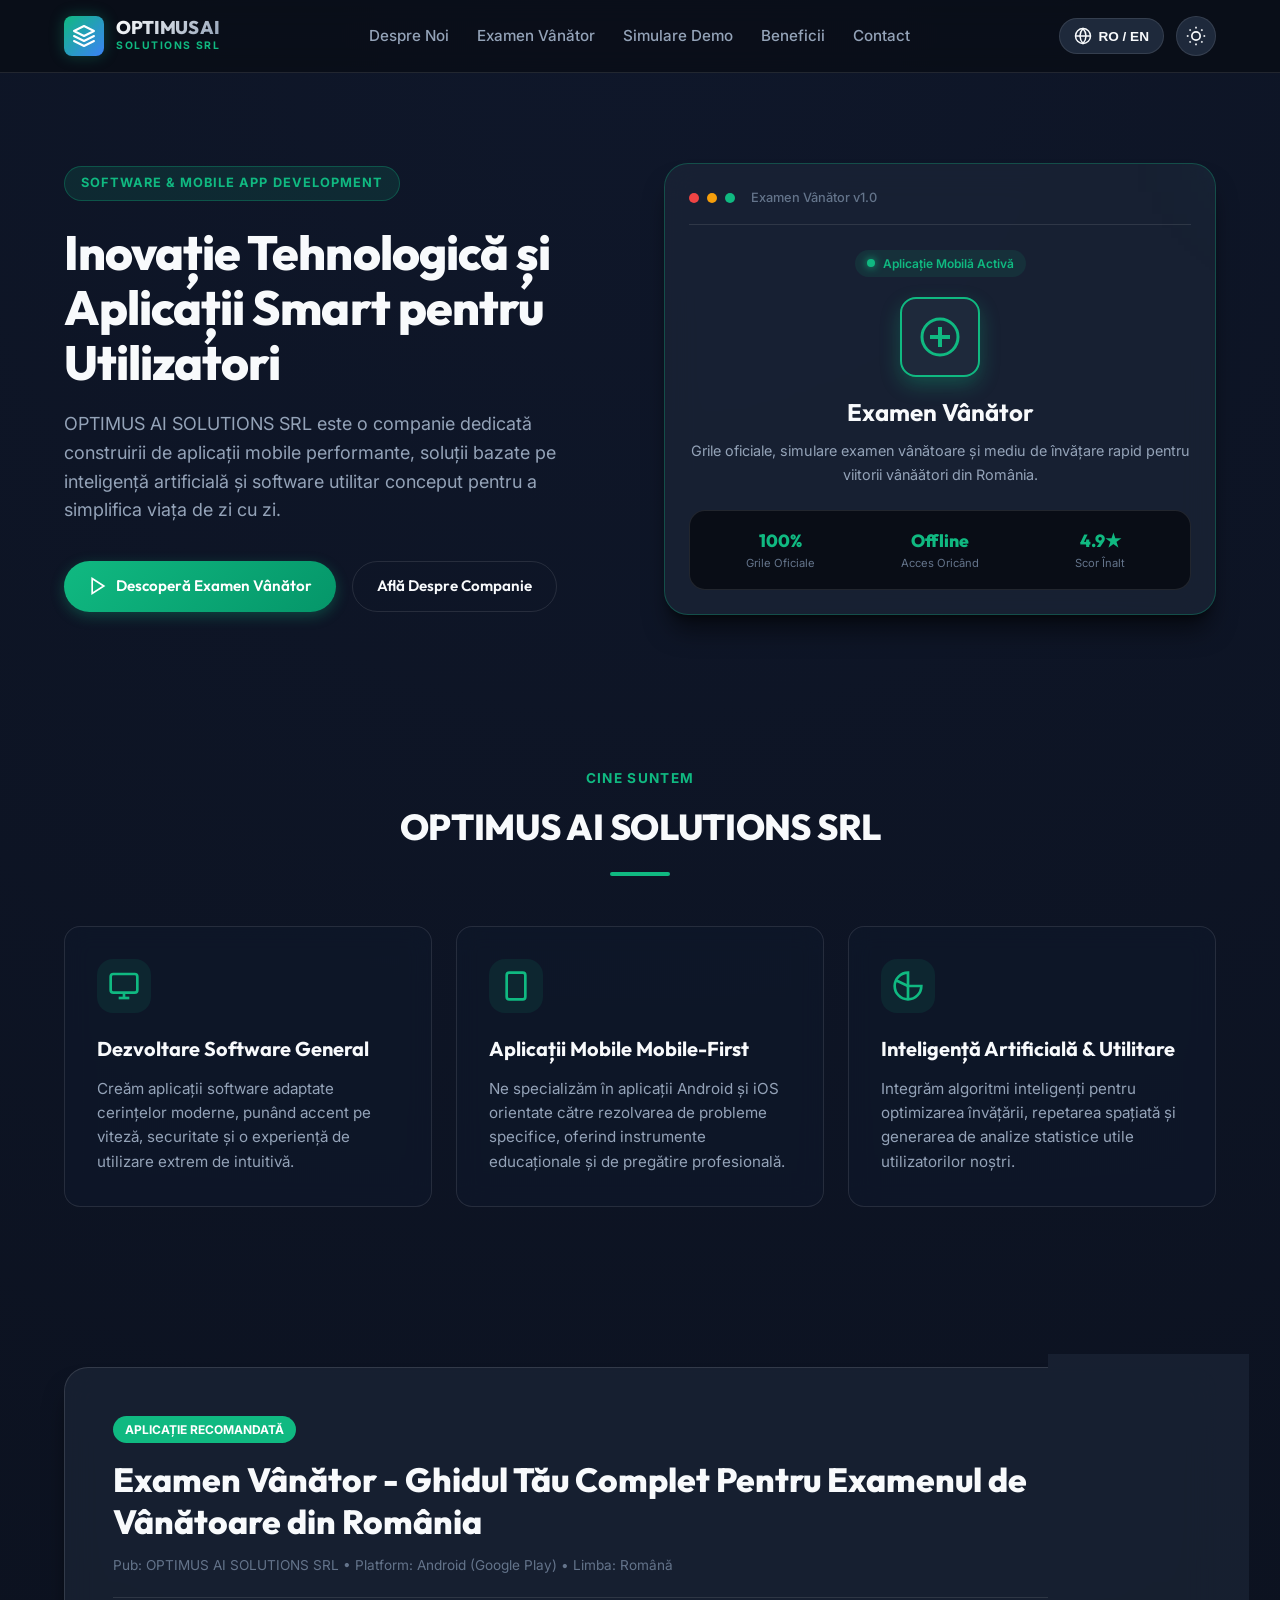
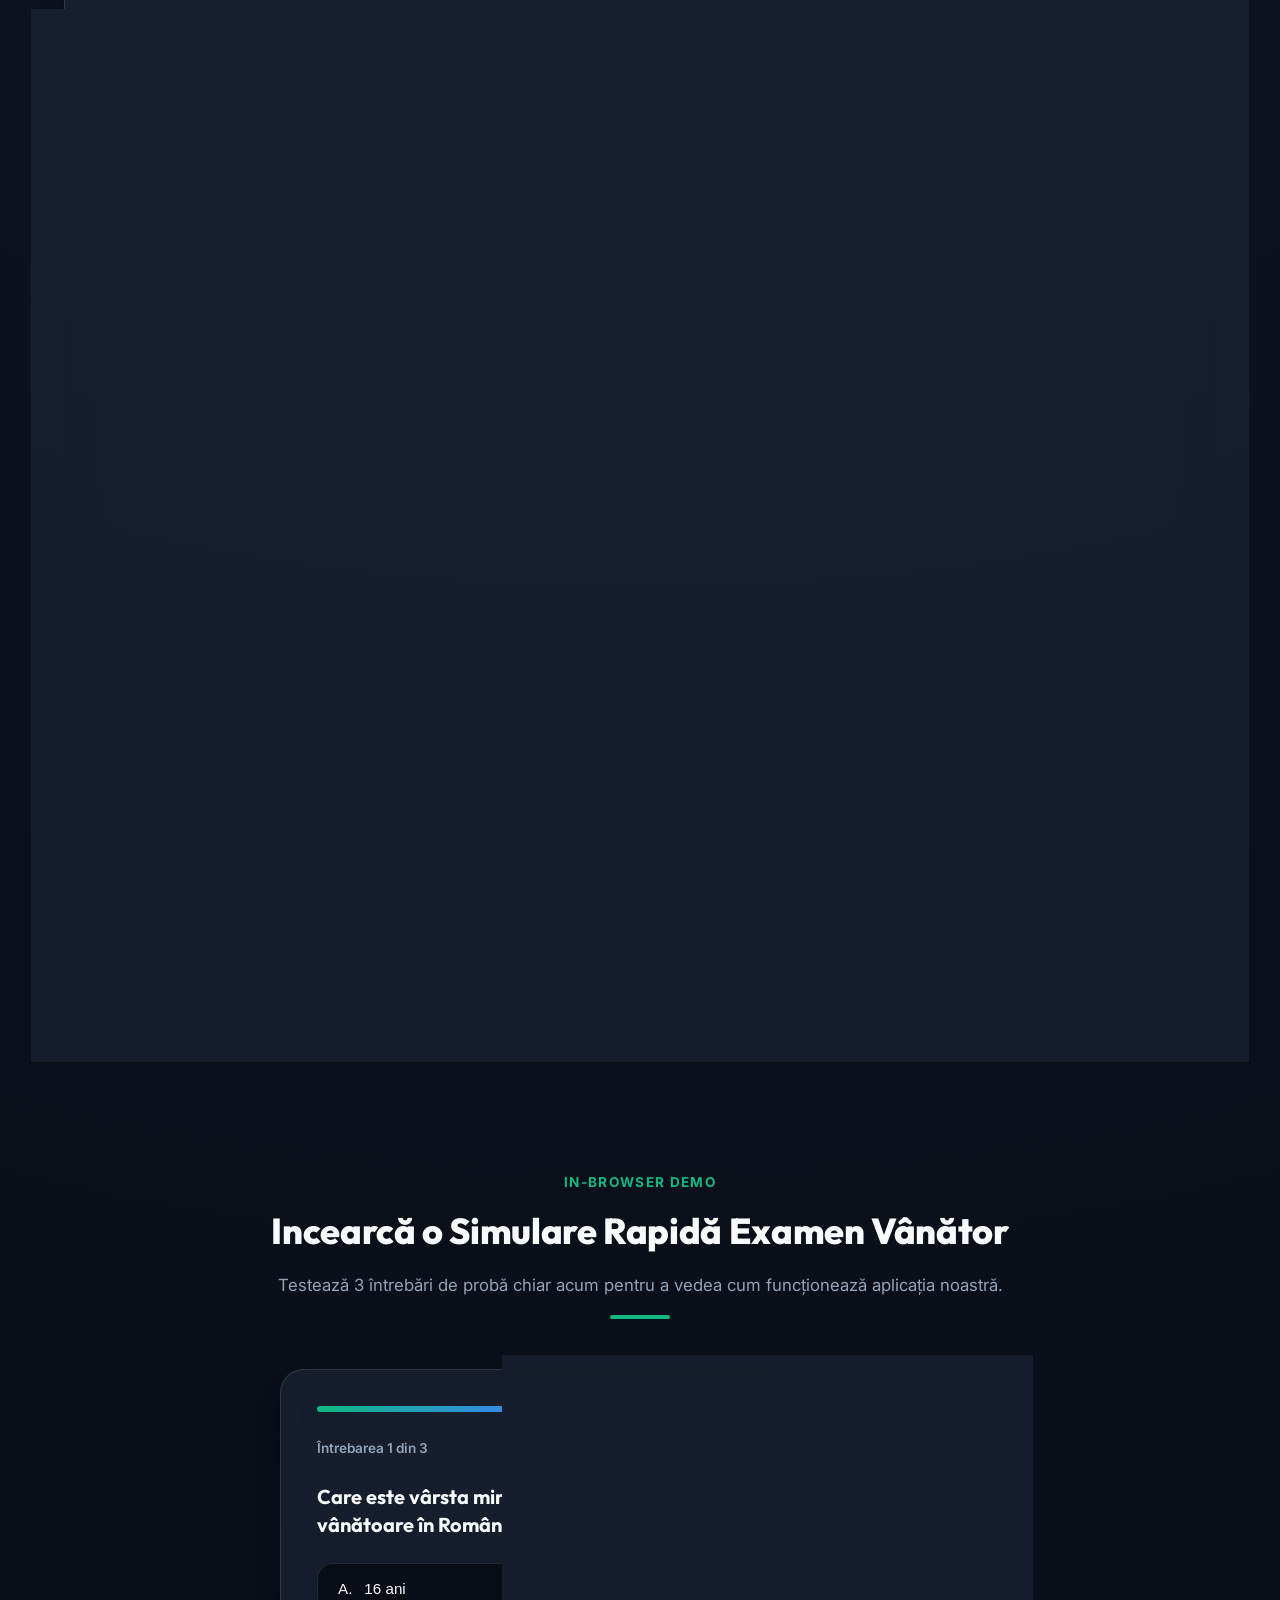
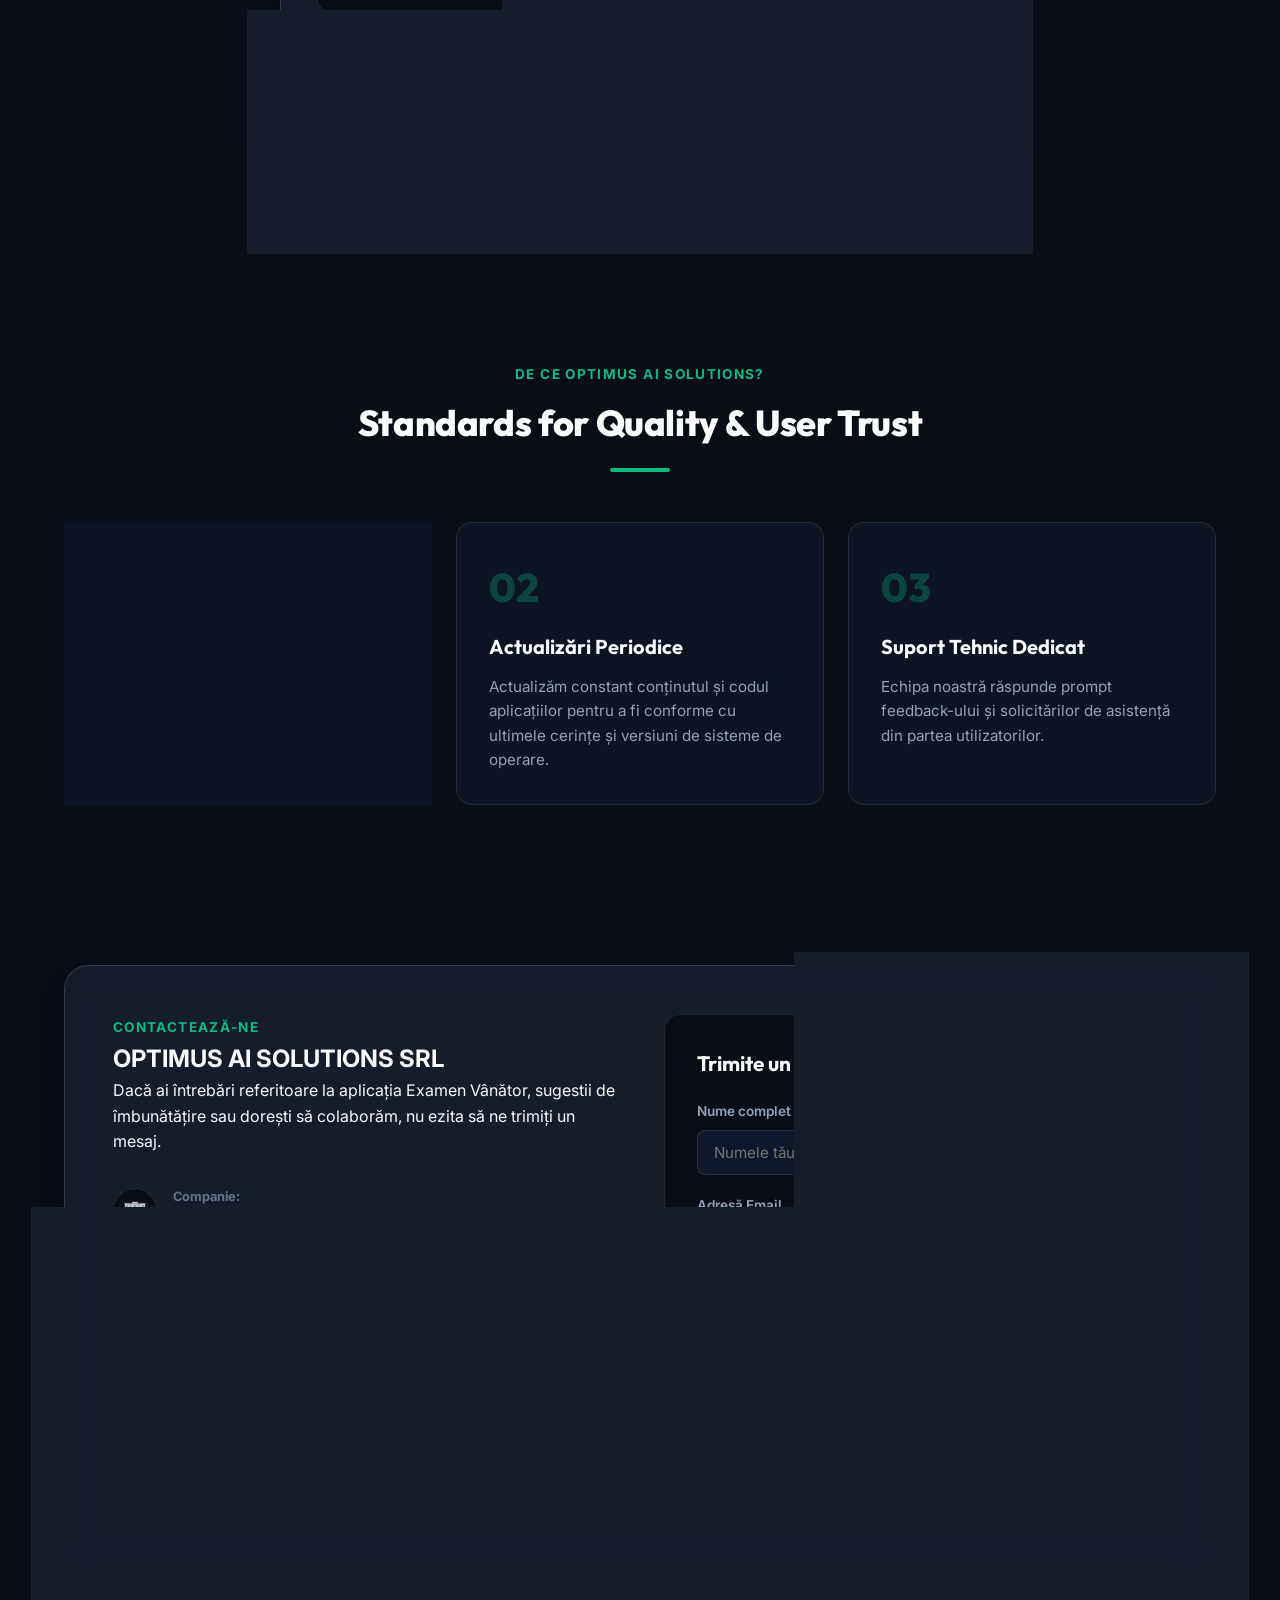
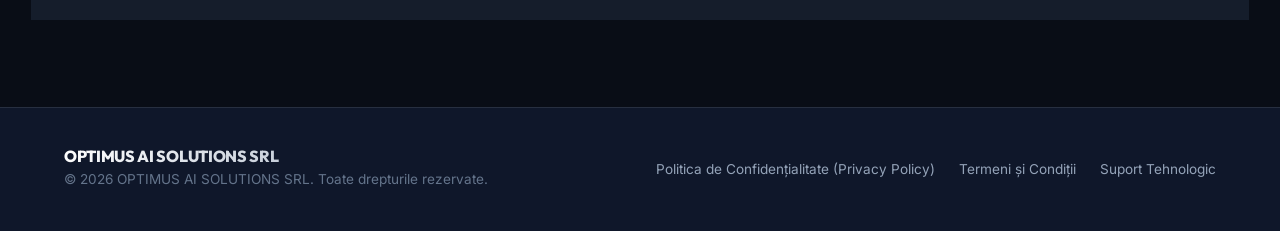
==== index.html @ a7fc26c2 "Initial commit: OPTIMUS AI SOLUTIONS SRL static website" ====
<!DOCTYPE html>
<html lang="ro" data-theme="dark">
<head>
  <meta charset="UTF-8" />
  <meta name="viewport" content="width=device-width, initial-scale=1.0" />
  <title>OPTIMUS AI SOLUTIONS SRL | Apps & Software Solutions</title>
  <meta name="description" content="OPTIMUS AI SOLUTIONS SRL - Dezvoltare aplicații mobile și soluții software. Descoperă Examen Vânător - aplicația completă de pregătire pentru examenul de vânătoare." />
  
  <!-- Google Search Console Verification Meta Tag Placeholder -->
  <!-- REPLACE 'YOUR_GOOGLE_VERIFICATION_CODE_HERE' with your code from Search Console -->
  <meta name="google-site-verification" content="YOUR_GOOGLE_VERIFICATION_CODE_HERE" />

  <!-- Open Graph / Social Media -->
  <meta property="og:type" content="website" />
  <meta property="og:title" content="OPTIMUS AI SOLUTIONS SRL | Mobile Apps & Software" />
  <meta property="og:description" content="Official website of OPTIMUS AI SOLUTIONS SRL. Developers of Examen Vânător app and general software solutions." />
  
  <!-- Google Fonts -->
  <link rel="preconnect" href="https://fonts.googleapis.com">
  <link rel="preconnect" href="https://fonts.gstatic.com" crossorigin>
  <link href="https://fonts.googleapis.com/css2?family=Inter:wght@300;400;500;600;700&family=Outfit:wght@400;500;600;700;800&display=swap" rel="stylesheet">
  
  <link rel="stylesheet" href="styles.css" />
</head>
<body>
  <!-- Header / Navigation -->
  <header class="site-header" id="header">
    <div class="container header-container">
      <a href="#" class="brand-logo" aria-label="OPTIMUS AI SOLUTIONS SRL Home">
        <div class="logo-icon">
          <svg width="24" height="24" viewBox="0 0 24 24" fill="none" xmlns="http://www.w3.org/2000/svg">
            <path d="M12 2L2 7L12 12L22 7L12 2Z" stroke="currentColor" stroke-width="2" stroke-linecap="round" stroke-linejoin="round"/>
            <path d="M2 17L12 22L22 17" stroke="currentColor" stroke-width="2" stroke-linecap="round" stroke-linejoin="round"/>
            <path d="M2 12L12 17L22 12" stroke="currentColor" stroke-width="2" stroke-linecap="round" stroke-linejoin="round"/>
          </svg>
        </div>
        <div class="brand-text">
          <span class="brand-name">OPTIMUS AI</span>
          <span class="brand-sub">SOLUTIONS SRL</span>
        </div>
      </a>

      <nav class="nav-menu" id="nav-menu">
        <a href="#about" class="nav-link" data-i18n="nav_about">Despre Noi</a>
        <a href="#examen-vanator" class="nav-link" data-i18n="nav_app">Examen Vânător</a>
        <a href="#quiz-demo" class="nav-link" data-i18n="nav_demo">Simulare Demo</a>
        <a href="#features" class="nav-link" data-i18n="nav_features">Beneficii</a>
        <a href="#contact" class="nav-link" data-i18n="nav_contact">Contact</a>
      </nav>

      <div class="header-actions">
        <!-- Language Switcher Button -->
        <button id="lang-toggle" class="btn-icon-text" aria-label="Switch language">
          <svg width="18" height="18" viewBox="0 0 24 24" fill="none" stroke="currentColor" stroke-width="2">
            <circle cx="12" cy="12" r="10"></circle>
            <line x1="2" y1="12" x2="22" y2="12"></line>
            <path d="M12 2a15.3 15.3 0 0 1 4 10 15.3 15.3 0 0 1-4 10 15.3 15.3 0 0 1-4-10 15.3 15.3 0 0 1 4-10z"></path>
          </svg>
          <span id="lang-label">RO / EN</span>
        </button>

        <!-- Theme Switcher Button -->
        <button id="theme-toggle" class="btn-icon" aria-label="Toggle theme">
          <svg class="sun-icon" width="20" height="20" viewBox="0 0 24 24" fill="none" stroke="currentColor" stroke-width="2">
            <circle cx="12" cy="12" r="5"></circle>
            <line x1="12" y1="1" x2="12" y2="3"></line>
            <line x1="12" y1="21" x2="12" y2="23"></line>
            <line x1="4.22" y1="4.22" x2="5.64" y2="5.64"></line>
            <line x1="18.36" y1="18.36" x2="19.78" y2="19.78"></line>
            <line x1="1" y1="12" x2="3" y2="12"></line>
            <line x1="21" y1="12" x2="23" y2="12"></line>
            <line x1="4.22" y1="19.78" x2="5.64" y2="18.36"></line>
            <line x1="18.36" y1="5.64" x2="19.78" y2="4.22"></line>
          </svg>
          <svg class="moon-icon" width="20" height="20" viewBox="0 0 24 24" fill="none" stroke="currentColor" stroke-width="2">
            <path d="M21 12.79A9 9 0 1 1 11.21 3 7 7 0 0 0 21 12.79z"></path>
          </svg>
        </button>
      </div>
    </div>
  </header>

  <main>
    <!-- Hero Section -->
    <section class="hero-section">
      <div class="container hero-grid">
        <div class="hero-content">
          <div class="badge glow-badge" data-i18n="hero_badge">Software & Mobile App Development</div>
          <h1 class="hero-title" data-i18n="hero_title">
            Inovație Tehnologică și Aplicații Smart pentru Utilizatori
          </h1>
          <p class="hero-subtitle" data-i18n="hero_subtitle">
            OPTIMUS AI SOLUTIONS SRL este o companie dedicată construirii de aplicații mobile performante, soluții bazate pe inteligență artificială și software utilitar conceput pentru a simplifica viața de zi cu zi.
          </p>
          <div class="hero-buttons">
            <a href="#examen-vanator" class="btn btn-primary" data-i18n="hero_btn_app">
              <svg width="20" height="20" viewBox="0 0 24 24" fill="none" stroke="currentColor" stroke-width="2">
                <polygon points="5 3 19 12 5 21 5 3"></polygon>
              </svg>
              Descoperă Examen Vânător
            </a>
            <a href="#about" class="btn btn-outline" data-i18n="hero_btn_about">Află Despre Companie</a>
          </div>
        </div>

        <div class="hero-visual">
          <div class="app-mockup-card glass-panel">
            <div class="mockup-header">
              <span class="dot red"></span>
              <span class="dot yellow"></span>
              <span class="dot green"></span>
              <span class="mockup-title">Examen Vânător v1.0</span>
            </div>
            <div class="mockup-body">
              <div class="mockup-badge">
                <span class="live-pulse"></span>
                <span data-i18n="mockup_badge">Aplicație Mobilă Activă</span>
              </div>
              <div class="mockup-app-icon">
                <svg width="48" height="48" viewBox="0 0 24 24" fill="none" stroke="currentColor" stroke-width="1.5">
                  <circle cx="12" cy="12" r="9" stroke="var(--accent)"/>
                  <path d="M12 7V17M7 12H17" stroke="var(--accent)" stroke-width="2"/>
                </svg>
              </div>
              <h3 class="mockup-app-title">Examen Vânător</h3>
              <p class="mockup-app-desc" data-i18n="mockup_desc">Grile oficiale, simulare examen vânătoare și mediu de învățare rapid pentru viitorii vânăători din România.</p>
              <div class="mockup-stats">
                <div class="stat-item">
                  <span class="stat-num">100%</span>
                  <span class="stat-lbl" data-i18n="stat_official">Grile Oficiale</span>
                </div>
                <div class="stat-item">
                  <span class="stat-num">Offline</span>
                  <span class="stat-lbl" data-i18n="stat_access">Acces Oricând</span>
                </div>
                <div class="stat-item">
                  <span class="stat-num">4.9★</span>
                  <span class="stat-lbl" data-i18n="stat_rating">Scor Înalt</span>
                </div>
              </div>
            </div>
          </div>
        </div>
      </div>
    </section>

    <!-- Company Overview / About Us Section -->
    <section class="section about-section" id="about">
      <div class="container">
        <div class="section-header center">
          <span class="section-subtitle" data-i18n="about_subtitle">Cine Suntem</span>
          <h2 class="section-title" data-i18n="about_title">OPTIMUS AI SOLUTIONS SRL</h2>
          <div class="title-bar"></div>
        </div>

        <div class="about-grid">
          <div class="about-card glass-card">
            <div class="card-icon">
              <svg width="32" height="32" viewBox="0 0 24 24" fill="none" stroke="currentColor" stroke-width="2">
                <rect x="2" y="3" width="20" height="14" rx="2" ry="2"></rect>
                <line x1="8" y1="21" x2="16" y2="21"></line>
                <line x1="12" y1="17" x2="12" y2="21"></line>
              </svg>
            </div>
            <h3 data-i18n="about_card1_title">Dezvoltare Software General</h3>
            <p data-i18n="about_card1_text">Creăm aplicații software adaptate cerințelor moderne, punând accent pe viteză, securitate și o experiență de utilizare extrem de intuitivă.</p>
          </div>

          <div class="about-card glass-card">
            <div class="card-icon">
              <svg width="32" height="32" viewBox="0 0 24 24" fill="none" stroke="currentColor" stroke-width="2">
                <rect x="5" y="2" width="14" height="20" rx="2" ry="2"></rect>
                <line x1="12" y1="18" x2="12.01" y2="18"></line>
              </svg>
            </div>
            <h3 data-i18n="about_card2_title">Aplicații Mobile Mobile-First</h3>
            <p data-i18n="about_card2_text">Ne specializăm în aplicații Android și iOS orientate către rezolvarea de probleme specifice, oferind instrumente educaționale și de pregătire profesională.</p>
          </div>

          <div class="about-card glass-card">
            <div class="card-icon">
              <svg width="32" height="32" viewBox="0 0 24 24" fill="none" stroke="currentColor" stroke-width="2">
                <path d="M12 2a10 10 0 1 0 10 10H12V2z"></path>
                <path d="M12 12L2.5 7.5"></path>
                <path d="M12 12V22"></path>
              </svg>
            </div>
            <h3 data-i18n="about_card3_title">Inteligență Artificială & Utilitare</h3>
            <p data-i18n="about_card3_text">Integrăm algoritmi inteligenți pentru optimizarea învățării, repetarea spațiată și generarea de analize statistice utile utilizatorilor noștri.</p>
          </div>
        </div>
      </div>
    </section>

    <!-- Main Feature Article: Examen Vanator App -->
    <section class="section app-showcase-section" id="examen-vanator">
      <div class="container">
        <div class="article-wrapper glass-panel">
          <div class="article-header">
            <span class="category-tag" data-i18n="article_tag">Aplicație Recomandată</span>
            <h2 class="article-title" data-i18n="article_title">Examen Vânător - Ghidul Tău Complet Pentru Examenul de Vânătoare din România</h2>
            <div class="article-meta">
              <span>Pub: OPTIMUS AI SOLUTIONS SRL</span> • <span>Platform: Android (Google Play)</span> • <span data-i18n="article_lang">Limba: Română</span>
            </div>
          </div>

          <div class="article-content">
            <p class="lead-text" data-i18n="article_p1">
              Pregătirea pentru examenul teoretic de obținere a permisului de vânătoare necesită un studiu riguros al legislației cinegetice, al biologiei speciilor de vânat, al regulilor de siguranță a armelor și munițiilor, precum și al principiilor de protecție a mediului. Aplicația <strong>Examen Vânător</strong>, dezvoltată de <strong>OPTIMUS AI SOLUTIONS SRL</strong>, a fost concepută ca un asistent digital complet pentru a sprijini candidații în obținerea succesului la examen.
            </p>

            <h3 data-i18n="article_h2_1">Ce Oferă Aplicația Examen Vânător?</h3>
            <p data-i18n="article_p2">
              Aplicația noastră adună într-o interfață modernă și ușor de utilizat toate chestionarele oficiale actualizate, structurate pe domenii cheie de studiu. Utilizatorii pot parcurge grilele în modul de învățare cu explicații pas cu pas sau pot simula examenul real în condiții cronometrate.
            </p>

            <div class="features-grid-inline">
              <div class="feature-box">
                <div class="f-icon">📜</div>
                <h4 data-i18n="f1_title">Legislație Cinegetică</h4>
                <p data-i18n="f1_desc">Întrebări actualizate conform Legii vânătorii nr. 407/2006 și reglementărilor în vigoare.</p>
              </div>

              <div class="feature-box">
                <div class="f-icon">🦌</div>
                <h4 data-i18n="f2_title">Biologia Vânatului</h4>
                <p data-i18n="f2_desc">Identificarea speciilor de mamifere și păsări cinegetice, perioade de hunting și recunoaștere.</p>
              </div>

              <div class="feature-box">
                <div class="f-icon">🎯</div>
                <h4 data-i18n="f3_title">Arme și Balistică</h4>
                <p data-i18n="f3_desc">Reguli fundamentale de mânuire în siguranță a armelor de vânătoare, muniții și prim ajutor.</p>
              </div>

              <div class="feature-box">
                <div class="f-icon">📊</div>
                <h4 data-i18n="f4_title">Analiză Greșeli & Progres</h4>
                <p data-i18n="f4_desc">Salvarea automată a întrebărilor greșite pentru o reluare eficientă și vizualizarea evoluției.</p>
              </div>
            </div>

            <h3 data-i18n="article_h2_2">De Ce Să Alegi Examen Vânător?</h3>
            <ul class="styled-list">
              <li data-i18n="li_1"><strong>Interfață Curată fără Distrageri:</strong> Design conceput pentru o sesiune de studiu lungă fără oboseală vizuală.</li>
              <li data-i18n="li_2"><strong>Mod de Simulare Realist:</strong> Examen cronometrat cu același număr de întrebări și prag de promovare ca la testul oficial.</li>
              <li data-i18n="li_3"><strong>Funcționează Offline:</strong> Poți învăța oriunde, fără a fi nevoie de o conexiune permanentă la internet.</li>
              <li data-i18n="li_4"><strong>Actualizări Constante:</strong> Menținem baza de date actualizată cu ultimele schimbări legislative.</li>
            </ul>
          </div>
        </div>
      </div>
    </section>

    <!-- Interactive Quiz Demo Section -->
    <section class="section quiz-demo-section" id="quiz-demo">
      <div class="container">
        <div class="section-header center">
          <span class="section-subtitle" data-i18n="demo_subtitle">In-Browser Demo</span>
          <h2 class="section-title" data-i18n="demo_title">Incearcă o Simulare Rapidă Examen Vânător</h2>
          <p class="section-desc" data-i18n="demo_desc">Testează 3 întrebări de probă chiar acum pentru a vedea cum funcționează aplicația noastră.</p>
          <div class="title-bar"></div>
        </div>

        <div class="quiz-container glass-panel" id="quiz-widget">
          <div class="quiz-progress-bar">
            <div class="quiz-progress-fill" id="quiz-progress" style="width: 33%;"></div>
          </div>
          
          <div class="quiz-header">
            <span class="quiz-step" id="quiz-step-text">Întrebarea 1 din 3</span>
            <span class="quiz-badge" id="quiz-category">Legislație</span>
          </div>

          <div class="quiz-card" id="quiz-card">
            <h3 class="quiz-question" id="quiz-question-text">
              Care este vârsta minimă legală pentru obținerea dreptului de a purta și folosi arme de vânătoare în România?
            </h3>

            <div class="quiz-options" id="quiz-options">
              <!-- Rendered via JS -->
            </div>
          </div>

          <div class="quiz-footer">
            <div id="quiz-feedback" class="quiz-feedback"></div>
            <button id="quiz-next-btn" class="btn btn-primary" style="display: none;" data-i18n="quiz_next">Următoarea Întrebare</button>
          </div>
        </div>
      </div>
    </section>

    <!-- Key App Benefits Section -->
    <section class="section features-section" id="features">
      <div class="container">
        <div class="section-header center">
          <span class="section-subtitle" data-i18n="feat_subtitle">De Ce OPTIMUS AI SOLUTIONS?</span>
          <h2 class="section-title" data-i18n="feat_title">Standards for Quality & User Trust</h2>
          <div class="title-bar"></div>
        </div>

        <div class="features-grid">
          <div class="feature-card glass-card">
            <div class="f-num">01</div>
            <h3 data-i18n="f_card1_title">Garanția Calității</h3>
            <p data-i18n="f_card1_text">Toate aplicațiile noastre sunt verificate riguros pentru a oferi stabilitate maximă și securitate datelor utilizatorilor.</p>
          </div>
          <div class="feature-card glass-card">
            <div class="f-num">02</div>
            <h3 data-i18n="f_card2_title">Actualizări Periodice</h3>
            <p data-i18n="f_card2_text">Actualizăm constant conținutul și codul aplicațiilor pentru a fi conforme cu ultimele cerințe și versiuni de sisteme de operare.</p>
          </div>
          <div class="feature-card glass-card">
            <div class="f-num">03</div>
            <h3 data-i18n="f_card3_title">Suport Tehnic Dedicat</h3>
            <p data-i18n="f_card3_text">Echipa noastră răspunde prompt feedback-ului și solicitărilor de asistență din partea utilizatorilor.</p>
          </div>
        </div>
      </div>
    </section>

    <!-- Contact & Company Details Section -->
    <section class="section contact-section" id="contact">
      <div class="container">
        <div class="contact-card glass-panel">
          <div class="contact-grid">
            <div class="contact-info">
              <span class="section-subtitle" data-i18n="contact_subtitle">Contactează-ne</span>
              <h2 data-i18n="contact_title">OPTIMUS AI SOLUTIONS SRL</h2>
              <p data-i18n="contact_desc">
                Dacă ai întrebări referitoare la aplicația Examen Vânător, sugestii de îmbunătățire sau dorești să colaborăm, nu ezita să ne trimiți un mesaj.
              </p>

              <div class="info-list">
                <div class="info-item">
                  <div class="info-icon">🏢</div>
                  <div>
                    <strong data-i18n="c_company_lbl">Companie:</strong>
                    <span>OPTIMUS AI SOLUTIONS SRL</span>
                  </div>
                </div>
                <div class="info-item">
                  <div class="info-icon">📍</div>
                  <div>
                    <strong data-i18n="c_location_lbl">Sediu:</strong>
                    <span>România</span>
                  </div>
                </div>
                <div class="info-item">
                  <div class="info-icon">📧</div>
                  <div>
                    <strong data-i18n="c_email_lbl">Email Suport:</strong>
                    <a href="mailto:contact@optimus-ai-solutions.ro">contact@optimus-ai-solutions.ro</a>
                  </div>
                </div>
              </div>
            </div>

            <form class="contact-form" id="contact-form" onsubmit="event.preventDefault(); alert('Vă mulțumim! Mesajul dvs. a fost înregistrat.');">
              <h3 data-i18n="form_title">Trimite un Mesaj</h3>
              <div class="form-group">
                <label for="name" data-i18n="form_name">Nume complet</label>
                <input type="text" id="name" required placeholder="Numele tău" />
              </div>
              <div class="form-group">
                <label for="email" data-i18n="form_email">Adresă Email</label>
                <input type="email" id="email" required placeholder="nume@exemplu.ro" />
              </div>
              <div class="form-group">
                <label for="message" data-i18n="form_message">Mesaj</label>
                <textarea id="message" rows="4" required placeholder="Scrie mesajul tău aici..."></textarea>
              </div>
              <button type="submit" class="btn btn-primary btn-block" data-i18n="form_submit">Trimite Mesajul</button>
            </form>
          </div>
        </div>
      </div>
    </section>
  </main>

  <!-- Footer -->
  <footer class="site-footer">
    <div class="container footer-content">
      <div class="footer-brand">
        <div class="brand-name">OPTIMUS AI SOLUTIONS SRL</div>
        <p data-i18n="footer_rights">© 2026 OPTIMUS AI SOLUTIONS SRL. Toate drepturile rezervate.</p>
      </div>

      <div class="footer-links">
        <a href="#privacy-modal" id="open-privacy-link" data-i18n="footer_privacy">Politica de Confidențialitate (Privacy Policy)</a>
        <a href="#terms-modal" id="open-terms-link" data-i18n="footer_terms">Termeni și Condiții</a>
        <a href="#contact" data-i18n="nav_contact">Suport Tehnologic</a>
      </div>
    </div>
  </footer>

  <!-- Modal for Privacy Policy (Required for Google Play Store Developer Account Verification) -->
  <div id="privacy-modal" class="modal-overlay" style="display: none;">
    <div class="modal-content glass-panel">
      <button class="modal-close" id="close-privacy-btn" aria-label="Close modal">&times;</button>
      <h2 data-i18n="privacy_modal_title">Politica de Confidențialitate - OPTIMUS AI SOLUTIONS SRL</h2>
      <div class="modal-scroll-body">
        <p><strong>Ultima actualizare: 2026</strong></p>
        <p>OPTIMUS AI SOLUTIONS SRL operează aplicația <strong>Examen Vânător</strong> și alte servicii software. Această pagină informează vizitatorii și utilizatorii cu privire la politicile noastre privind colectarea, utilizarea și divulgarea Informațiilor Personale.</p>
        
        <h3>1. Colectarea și Utilizarea Datelor</h3>
        <p>Aplicația Examen Vânător funcționează preponderent offline. Nu colectăm date cu caracter personal fără consimțământul explicit al utilizatorului. Eventualele statistici anonimizate sunt folosite exclusiv pentru îmbunătățirea performanței aplicației.</p>

        <h3>2. Securitatea Datelor</h3>
        <p>Apreciem încrederea acordată prin furnizarea de informații. Utilizăm mijloace comerciale acceptabile pentru a vă proteja datele, deși nicio metodă de transmisie prin internet nu este 100% sigură.</p>

        <h3>3. Contact pentru Confidențialitate</h3>
        <p>Pentru orice întrebare sau solicitare legată de confidențialitatea datelor dvs., ne puteți contacta la adresa de email: <strong>contact@optimus-ai-solutions.ro</strong>.</p>
      </div>
    </div>
  </div>

  <!-- Modal for Terms of Service -->
  <div id="terms-modal" class="modal-overlay" style="display: none;">
    <div class="modal-content glass-panel">
      <button class="modal-close" id="close-terms-btn" aria-label="Close modal">&times;</button>
      <h2 data-i18n="terms_modal_title">Termeni și Condiții de Utilizare</h2>
      <div class="modal-scroll-body">
        <p>Prin accesarea și utilizarea aplicațiilor dezvoltate de OPTIMUS AI SOLUTIONS SRL, inclusiv aplicația Examen Vânător, sunteți de acord să respectați acești Termeni și Condiții.</p>
        <p>Conținutul educațional și întrebările grilă furnizate au caracter de pregătire și învățare. Ne străduim să menținem acuratețea maximă a grilelor oficiale.</p>
      </div>
    </div>
  </div>

  <script src="script.js"></script>
</body>
</html>
---- styles.css ----
/* ==========================================================================
   OPTIMUS AI SOLUTIONS SRL - Main Stylesheet
   Design System: Modern Glassmorphism & High-Aesthetic UI
   ========================================================================== */

/* Theme Color Tokens */
:root {
  /* Default Dark Mode Palette */
  --bg-primary: #090d16;
  --bg-secondary: #0f172a;
  --bg-tertiary: #1e293b;
  
  --text-main: #f8fafc;
  --text-muted: #94a3b8;
  --text-dim: #64748b;
  
  --accent: #10b981;          /* Emerald accent for hunting/nature vibe */
  --accent-glow: rgba(16, 185, 129, 0.3);
  --accent-hover: #059669;
  
  --primary-brand: #3b82f6;   /* Tech Blue */
  --primary-glow: rgba(59, 130, 246, 0.25);
  
  --card-bg: rgba(15, 23, 42, 0.7);
  --card-border: rgba(255, 255, 255, 0.1);
  --glass-bg: rgba(30, 41, 59, 0.6);
  --glass-border: rgba(255, 255, 255, 0.12);
  
  --radius-sm: 8px;
  --radius-md: 16px;
  --radius-lg: 24px;
  --radius-full: 9999px;
  
  --shadow-sm: 0 4px 6px -1px rgba(0, 0, 0, 0.3);
  --shadow-lg: 0 20px 25px -5px rgba(0, 0, 0, 0.5), 0 8px 10px -6px rgba(0, 0, 0, 0.5);
  
  --font-heading: 'Outfit', sans-serif;
  --font-body: 'Inter', sans-serif;
  
  --transition: all 0.3s cubic-bezier(0.4, 0, 0.2, 1);
}

/* Light Theme Overrides */
[data-theme="light"] {
  --bg-primary: #f8fafc;
  --bg-secondary: #f1f5f9;
  --bg-tertiary: #e2e8f0;
  
  --text-main: #0f172a;
  --text-muted: #475569;
  --text-dim: #64748b;
  
  --accent: #059669;
  --accent-glow: rgba(5, 150, 105, 0.2);
  --accent-hover: #047857;
  
  --primary-brand: #2563eb;
  --primary-glow: rgba(37, 99, 235, 0.2);
  
  --card-bg: rgba(255, 255, 255, 0.85);
  --card-border: rgba(0, 0, 0, 0.08);
  --glass-bg: rgba(255, 255, 255, 0.75);
  --glass-border: rgba(0, 0, 0, 0.1);
  
  --shadow-sm: 0 4px 6px -1px rgba(0, 0, 0, 0.05);
  --shadow-lg: 0 20px 25px -5px rgba(0, 0, 0, 0.08), 0 8px 10px -6px rgba(0, 0, 0, 0.04);
}

/* Reset & Base Styles */
*, *::before, *::after {
  box-sizing: border-box;
  margin: 0;
  padding: 0;
}

html {
  scroll-behavior: smooth;
  font-family: var(--font-body);
  background-color: var(--bg-primary);
  color: var(--text-main);
  line-height: 1.6;
}

body {
  min-height: 100vh;
  overflow-x: hidden;
  background: radial-gradient(circle at 50% 0%, var(--bg-secondary) 0%, var(--bg-primary) 70%);
}

.container {
  max-width: 1200px;
  margin: 0 auto;
  padding: 0 24px;
}

/* Glassmorphism Panel Utility */
.glass-panel {
  background: var(--glass-bg);
  backdrop-filter: blur(16px);
  -webkit-backdrop-filter: blur(16px);
  border: 1px solid var(--glass-border);
  border-radius: var(--radius-lg);
  box-shadow: var(--shadow-lg);
}

.glass-card {
  background: var(--card-bg);
  backdrop-filter: blur(12px);
  -webkit-backdrop-filter: blur(12px);
  border: 1px solid var(--card-border);
  border-radius: var(--radius-md);
  padding: 32px;
  transition: var(--transition);
}

.glass-card:hover {
  transform: translateY(-4px);
  border-color: var(--accent);
  box-shadow: 0 12px 24px -10px var(--accent-glow);
}

/* Header & Nav */
.site-header {
  position: sticky;
  top: 0;
  z-index: 100;
  background: rgba(9, 13, 22, 0.8);
  backdrop-filter: blur(12px);
  -webkit-backdrop-filter: blur(12px);
  border-bottom: 1px solid var(--card-border);
  padding: 16px 0;
  transition: var(--transition);
}

[data-theme="light"] .site-header {
  background: rgba(248, 250, 252, 0.85);
}

.header-container {
  display: flex;
  align-items: center;
  justify-content: space-between;
}

.brand-logo {
  display: flex;
  align-items: center;
  gap: 12px;
  text-decoration: none;
  color: var(--text-main);
}

.logo-icon {
  width: 40px;
  height: 40px;
  background: linear-gradient(135deg, var(--accent) 0%, var(--primary-brand) 100%);
  border-radius: var(--radius-sm);
  display: flex;
  align-items: center;
  justify-content: center;
  color: #fff;
  box-shadow: 0 0 15px var(--accent-glow);
}

.brand-text {
  display: flex;
  flex-direction: column;
}

.brand-name {
  font-family: var(--font-heading);
  font-weight: 800;
  font-size: 1.15rem;
  letter-spacing: -0.02em;
  line-height: 1.1;
  background: linear-gradient(135deg, #fff 0%, var(--text-muted) 100%);
  -webkit-background-clip: text;
  -webkit-text-fill-color: transparent;
}

[data-theme="light"] .brand-name {
  background: linear-gradient(135deg, #0f172a 0%, #334155 100%);
  -webkit-background-clip: text;
  -webkit-text-fill-color: transparent;
}

.brand-sub {
  font-size: 0.65rem;
  font-weight: 700;
  letter-spacing: 0.15em;
  color: var(--accent);
}

.nav-menu {
  display: flex;
  align-items: center;
  gap: 28px;
}

.nav-link {
  color: var(--text-muted);
  text-decoration: none;
  font-size: 0.95rem;
  font-weight: 500;
  transition: var(--transition);
}

.nav-link:hover {
  color: var(--accent);
}

.header-actions {
  display: flex;
  align-items: center;
  gap: 12px;
}

/* Buttons & Controls */
.btn {
  display: inline-flex;
  align-items: center;
  gap: 8px;
  padding: 12px 24px;
  border-radius: var(--radius-full);
  font-family: var(--font-heading);
  font-weight: 600;
  font-size: 0.95rem;
  text-decoration: none;
  cursor: pointer;
  border: none;
  transition: var(--transition);
}

.btn-primary {
  background: linear-gradient(135deg, var(--accent) 0%, var(--accent-hover) 100%);
  color: #ffffff;
  box-shadow: 0 4px 14px var(--accent-glow);
}

.btn-primary:hover {
  transform: translateY(-2px);
  box-shadow: 0 6px 20px var(--accent-glow);
}

.btn-outline {
  background: transparent;
  color: var(--text-main);
  border: 1px solid var(--card-border);
}

.btn-outline:hover {
  border-color: var(--accent);
  color: var(--accent);
  background: rgba(16, 185, 129, 0.05);
}

.btn-icon-text {
  background: var(--bg-tertiary);
  color: var(--text-main);
  border: 1px solid var(--card-border);
  padding: 8px 14px;
  border-radius: var(--radius-full);
  display: flex;
  align-items: center;
  gap: 6px;
  font-size: 0.85rem;
  font-weight: 600;
  cursor: pointer;
  transition: var(--transition);
}

.btn-icon-text:hover {
  border-color: var(--accent);
  color: var(--accent);
}

.btn-icon {
  width: 40px;
  height: 40px;
  border-radius: 50%;
  background: var(--bg-tertiary);
  border: 1px solid var(--card-border);
  color: var(--text-main);
  display: flex;
  align-items: center;
  justify-content: center;
  cursor: pointer;
  transition: var(--transition);
}

.btn-icon:hover {
  border-color: var(--accent);
  color: var(--accent);
}

/* Theme Icons state */
[data-theme="dark"] .sun-icon { display: block; }
[data-theme="dark"] .moon-icon { display: none; }
[data-theme="light"] .sun-icon { display: none; }
[data-theme="light"] .moon-icon { display: block; }

/* Hero Section */
.hero-section {
  padding: 90px 0 70px;
  position: relative;
}

.hero-grid {
  display: grid;
  grid-template-columns: 1fr 1fr;
  gap: 48px;
  align-items: center;
}

.badge {
  display: inline-block;
  padding: 6px 16px;
  border-radius: var(--radius-full);
  font-size: 0.8rem;
  font-weight: 700;
  text-transform: uppercase;
  letter-spacing: 0.08em;
  margin-bottom: 24px;
}

.glow-badge {
  background: rgba(16, 185, 129, 0.12);
  color: var(--accent);
  border: 1px solid rgba(16, 185, 129, 0.3);
}

.hero-title {
  font-family: var(--font-heading);
  font-size: 3rem;
  font-weight: 800;
  line-height: 1.15;
  letter-spacing: -0.02em;
  margin-bottom: 20px;
}

.hero-subtitle {
  color: var(--text-muted);
  font-size: 1.125rem;
  margin-bottom: 36px;
  max-width: 540px;
}

.hero-buttons {
  display: flex;
  gap: 16px;
  flex-wrap: wrap;
}

/* Hero App Mockup Visual */
.app-mockup-card {
  padding: 24px;
  border: 1px solid rgba(16, 185, 129, 0.3);
  position: relative;
  overflow: hidden;
}

.app-mockup-card::before {
  content: '';
  position: absolute;
  top: -50%;
  right: -50%;
  width: 200px;
  height: 200px;
  background: var(--accent-glow);
  filter: blur(80px);
  pointer-events: none;
}

.mockup-header {
  display: flex;
  align-items: center;
  gap: 8px;
  padding-bottom: 16px;
  border-bottom: 1px solid var(--card-border);
  margin-bottom: 24px;
}

.dot {
  width: 10px;
  height: 10px;
  border-radius: 50%;
}
.dot.red { background: #ef4444; }
.dot.yellow { background: #f59e0b; }
.dot.green { background: #10b981; }

.mockup-title {
  font-size: 0.8rem;
  color: var(--text-dim);
  margin-left: 8px;
  font-weight: 500;
}

.mockup-body {
  text-align: center;
}

.mockup-badge {
  display: inline-flex;
  align-items: center;
  gap: 8px;
  padding: 4px 12px;
  background: rgba(16, 185, 129, 0.1);
  color: var(--accent);
  border-radius: var(--radius-full);
  font-size: 0.75rem;
  font-weight: 600;
  margin-bottom: 20px;
}

.live-pulse {
  width: 8px;
  height: 8px;
  background: var(--accent);
  border-radius: 50%;
  box-shadow: 0 0 8px var(--accent);
  animation: pulse 2s infinite;
}

@keyframes pulse {
  0% { transform: scale(0.95); box-shadow: 0 0 0 0 rgba(16, 185, 129, 0.7); }
  70% { transform: scale(1); box-shadow: 0 0 0 8px rgba(16, 185, 129, 0); }
  100% { transform: scale(0.95); box-shadow: 0 0 0 0 rgba(16, 185, 129, 0); }
}

.mockup-app-icon {
  width: 80px;
  height: 80px;
  background: var(--bg-tertiary);
  border: 2px solid var(--accent);
  border-radius: var(--radius-md);
  margin: 0 auto 16px;
  display: flex;
  align-items: center;
  justify-content: center;
  box-shadow: 0 8px 20px var(--accent-glow);
}

.mockup-app-title {
  font-family: var(--font-heading);
  font-size: 1.5rem;
  font-weight: 700;
  margin-bottom: 8px;
}

.mockup-app-desc {
  color: var(--text-muted);
  font-size: 0.9rem;
  margin-bottom: 24px;
}

.mockup-stats {
  display: grid;
  grid-template-columns: repeat(3, 1fr);
  gap: 12px;
  background: var(--bg-primary);
  padding: 16px;
  border-radius: var(--radius-md);
  border: 1px solid var(--card-border);
}

.stat-item {
  display: flex;
  flex-direction: column;
}

.stat-num {
  font-family: var(--font-heading);
  font-weight: 800;
  font-size: 1.1rem;
  color: var(--accent);
}

.stat-lbl {
  font-size: 0.7rem;
  color: var(--text-dim);
}

/* Common Section Layout */
.section {
  padding: 80px 0;
}

.section-header {
  margin-bottom: 50px;
}

.section-header.center {
  text-align: center;
}

.section-subtitle {
  color: var(--accent);
  font-weight: 700;
  font-size: 0.85rem;
  text-transform: uppercase;
  letter-spacing: 0.1em;
}

.section-title {
  font-family: var(--font-heading);
  font-size: 2.25rem;
  font-weight: 800;
  letter-spacing: -0.01em;
  margin-top: 8px;
}

.section-desc {
  color: var(--text-muted);
  font-size: 1.05rem;
  margin-top: 12px;
}

.title-bar {
  width: 60px;
  height: 4px;
  background: var(--accent);
  border-radius: var(--radius-full);
  margin: 16px auto 0;
}

/* About Cards */
.about-grid {
  display: grid;
  grid-template-columns: repeat(3, 1fr);
  gap: 24px;
}

.card-icon {
  width: 54px;
  height: 54px;
  background: rgba(16, 185, 129, 0.1);
  color: var(--accent);
  border-radius: var(--radius-md);
  display: flex;
  align-items: center;
  justify-content: center;
  margin-bottom: 20px;
}

.glass-card h3 {
  font-family: var(--font-heading);
  font-size: 1.25rem;
  font-weight: 700;
  margin-bottom: 12px;
}

.glass-card p {
  color: var(--text-muted);
  font-size: 0.95rem;
}

/* Examen Vanator Article Showcase */
.article-wrapper {
  padding: 48px;
  position: relative;
  overflow: hidden;
}

.category-tag {
  display: inline-block;
  background: var(--accent);
  color: #fff;
  font-size: 0.75rem;
  font-weight: 700;
  padding: 4px 12px;
  border-radius: var(--radius-full);
  text-transform: uppercase;
  margin-bottom: 16px;
}

.article-title {
  font-family: var(--font-heading);
  font-size: 2.1rem;
  font-weight: 800;
  line-height: 1.25;
  margin-bottom: 12px;
}

.article-meta {
  color: var(--text-dim);
  font-size: 0.85rem;
  margin-bottom: 32px;
  padding-bottom: 20px;
  border-bottom: 1px solid var(--card-border);
}

.lead-text {
  font-size: 1.1rem;
  line-height: 1.7;
  color: var(--text-main);
  margin-bottom: 28px;
}

.article-content h3 {
  font-family: var(--font-heading);
  font-size: 1.4rem;
  font-weight: 700;
  margin: 32px 0 16px;
  color: var(--accent);
}

.article-content p {
  color: var(--text-muted);
  margin-bottom: 20px;
}

.features-grid-inline {
  display: grid;
  grid-template-columns: repeat(2, 1fr);
  gap: 20px;
  margin: 32px 0;
}

.feature-box {
  background: var(--bg-primary);
  border: 1px solid var(--card-border);
  padding: 24px;
  border-radius: var(--radius-md);
}

.f-icon {
  font-size: 2rem;
  margin-bottom: 12px;
}

.feature-box h4 {
  font-family: var(--font-heading);
  font-size: 1.1rem;
  font-weight: 700;
  margin-bottom: 8px;
}

.feature-box p {
  font-size: 0.88rem;
  margin-bottom: 0;
}

.styled-list {
  list-style: none;
  margin-top: 16px;
}

.styled-list li {
  position: relative;
  padding-left: 28px;
  margin-bottom: 12px;
  color: var(--text-muted);
}

.styled-list li::before {
  content: '✓';
  position: absolute;
  left: 0;
  top: 0;
  color: var(--accent);
  font-weight: 800;
}

/* Quiz Interactive Demo */
.quiz-container {
  max-width: 720px;
  margin: 0 auto;
  padding: 36px;
}

.quiz-progress-bar {
  width: 100%;
  height: 6px;
  background: var(--bg-tertiary);
  border-radius: var(--radius-full);
  overflow: hidden;
  margin-bottom: 24px;
}

.quiz-progress-fill {
  height: 100%;
  background: linear-gradient(90deg, var(--accent) 0%, var(--primary-brand) 100%);
  transition: width 0.4s ease;
}

.quiz-header {
  display: flex;
  justify-content: space-between;
  align-items: center;
  margin-bottom: 20px;
}

.quiz-step {
  font-size: 0.85rem;
  font-weight: 600;
  color: var(--text-muted);
}

.quiz-badge {
  background: rgba(59, 130, 246, 0.15);
  color: var(--primary-brand);
  padding: 4px 12px;
  border-radius: var(--radius-full);
  font-size: 0.75rem;
  font-weight: 700;
}

.quiz-question {
  font-family: var(--font-heading);
  font-size: 1.25rem;
  font-weight: 700;
  margin-bottom: 24px;
  line-height: 1.4;
}

.quiz-options {
  display: flex;
  flex-direction: column;
  gap: 12px;

}

.option-btn {
  background: var(--bg-primary);
  border: 1px solid var(--card-border);
  color: var(--text-main);
  padding: 16px 20px;
  border-radius: var(--radius-md);
  text-align: left;
  font-size: 0.95rem;
  cursor: pointer;
  transition: var(--transition);
  display: flex;
  align-items: center;
  gap: 12px;
}

.option-btn:hover {
  border-color: var(--accent);
  background: rgba(16, 185, 129, 0.05);
}

.option-btn.correct {
  background: rgba(16, 185, 129, 0.2) !important;
  border-color: var(--accent) !important;
  color: #fff !important;
}

.option-btn.wrong {
  background: rgba(239, 68, 68, 0.2) !important;
  border-color: #ef4444 !important;
  color: #fff !important;
}

.quiz-footer {
  margin-top: 24px;
  display: flex;
  justify-content: space-between;
  align-items: center;
}

.quiz-feedback {
  font-size: 0.95rem;
  font-weight: 600;
}

.quiz-feedback.success { color: var(--accent); }
.quiz-feedback.error { color: #ef4444; }

/* Features Grid */
.features-grid {
  display: grid;
  grid-template-columns: repeat(3, 1fr);
  gap: 24px;
}

.feature-card {
  position: relative;
}

.f-num {
  font-family: var(--font-heading);
  font-size: 2.5rem;
  font-weight: 800;
  color: var(--accent);
  opacity: 0.3;
  margin-bottom: 12px;
}

/* Contact Section */
.contact-card {
  padding: 48px;
}

.contact-grid {
  display: grid;
  grid-template-columns: 1fr 1fr;
  gap: 48px;
}

.info-list {
  margin-top: 32px;
  display: flex;
  flex-direction: column;
  gap: 20px;
}

.info-item {
  display: flex;
  align-items: center;
  gap: 16px;
}

.info-icon {
  width: 44px;
  height: 44px;
  background: var(--bg-primary);
  border: 1px solid var(--card-border);
  border-radius: 50%;
  display: flex;
  align-items: center;
  justify-content: center;
  font-size: 1.2rem;
}

.info-item div {
  display: flex;
  flex-direction: column;
}

.info-item strong {
  font-size: 0.8rem;
  color: var(--text-dim);
}

.info-item a, .info-item span {
  color: var(--text-main);
  text-decoration: none;
  font-weight: 600;
}

.info-item a:hover {
  color: var(--accent);
}

.contact-form {
  background: var(--bg-primary);
  border: 1px solid var(--card-border);
  padding: 32px;
  border-radius: var(--radius-md);
  display: flex;
  flex-direction: column;
  gap: 20px;
}

.contact-form h3 {
  font-family: var(--font-heading);
  font-size: 1.3rem;
  font-weight: 700;
}

.form-group {
  display: flex;
  flex-direction: column;
  gap: 8px;
}

.form-group label {
  font-size: 0.85rem;
  font-weight: 600;
  color: var(--text-muted);
}

.form-group input,
.form-group textarea {
  background: var(--bg-secondary);
  border: 1px solid var(--card-border);
  border-radius: var(--radius-sm);
  padding: 12px 16px;
  color: var(--text-main);
  font-family: var(--font-body);
  font-size: 0.95rem;
  transition: var(--transition);
}

.form-group input:focus,
.form-group textarea:focus {
  outline: none;
  border-color: var(--accent);
  box-shadow: 0 0 0 3px var(--accent-glow);
}

.btn-block {
  width: 100%;
  justify-content: center;
}

/* Footer */
.site-footer {
  border-top: 1px solid var(--card-border);
  padding: 40px 0;
  margin-top: 60px;
  background: var(--bg-secondary);
}

.footer-content {
  display: flex;
  justify-content: space-between;
  align-items: center;
  flex-wrap: wrap;
  gap: 20px;
}

.footer-brand .brand-name {
  font-size: 1rem;
  margin-bottom: 4px;
}

.footer-brand p {
  color: var(--text-dim);
  font-size: 0.85rem;
}

.footer-links {
  display: flex;
  gap: 24px;
}

.footer-links a {
  color: var(--text-muted);
  text-decoration: none;
  font-size: 0.85rem;
  transition: var(--transition);
}

.footer-links a:hover {
  color: var(--accent);
}

/* Modal Overlay & Dialogs */
.modal-overlay {
  position: fixed;
  top: 0;
  left: 0;
  width: 100vw;
  height: 100vh;
  background: rgba(0, 0, 0, 0.75);
  backdrop-filter: blur(8px);
  z-index: 1000;
  display: flex;
  align-items: center;
  justify-content: center;
  padding: 24px;
}

.modal-content {
  max-width: 650px;
  width: 100%;
  max-height: 80vh;
  position: relative;
  padding: 36px;
  display: flex;
  flex-direction: column;
}

.modal-close {
  position: absolute;
  top: 20px;
  right: 20px;
  background: var(--bg-tertiary);
  border: 1px solid var(--card-border);
  color: var(--text-main);
  width: 36px;
  height: 36px;
  border-radius: 50%;
  font-size: 1.4rem;
  cursor: pointer;
  display: flex;
  align-items: center;
  justify-content: center;
}

.modal-content h2 {
  font-family: var(--font-heading);
  font-size: 1.5rem;
  font-weight: 700;
  margin-bottom: 16px;
}

.modal-scroll-body {
  overflow-y: auto;
  padding-right: 12px;
  color: var(--text-muted);
  font-size: 0.92rem;
  display: flex;
  flex-direction: column;
  gap: 16px;
}

/* Responsive Media Queries */
@media (max-width: 992px) {
  .hero-grid,
  .about-grid,
  .features-grid,
  .contact-grid,
  .features-grid-inline {
    grid-template-columns: 1fr;
  }
  
  .hero-title {
    font-size: 2.25rem;
  }
  
  .article-wrapper, .contact-card {
    padding: 28px;
  }
  
  .nav-menu {
    display: none; /* Can be expanded if hamburger added */
  }
}
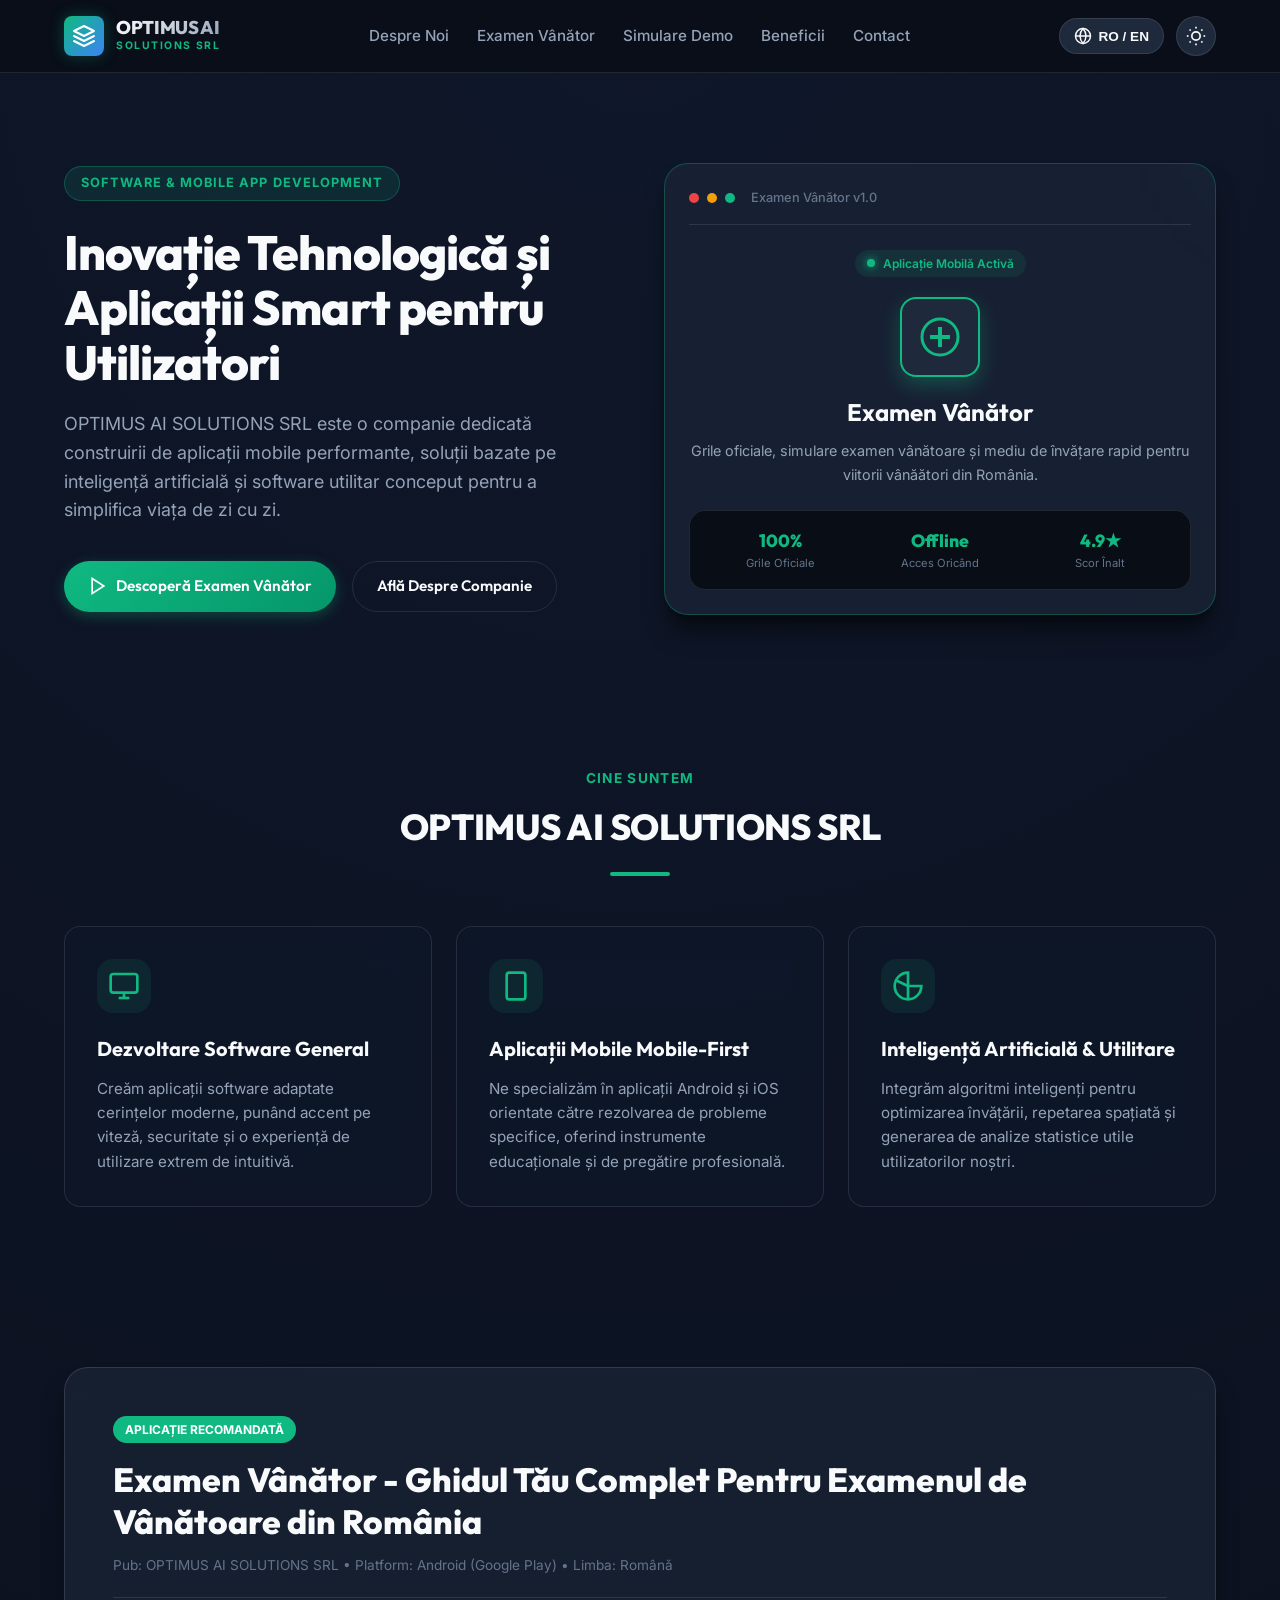
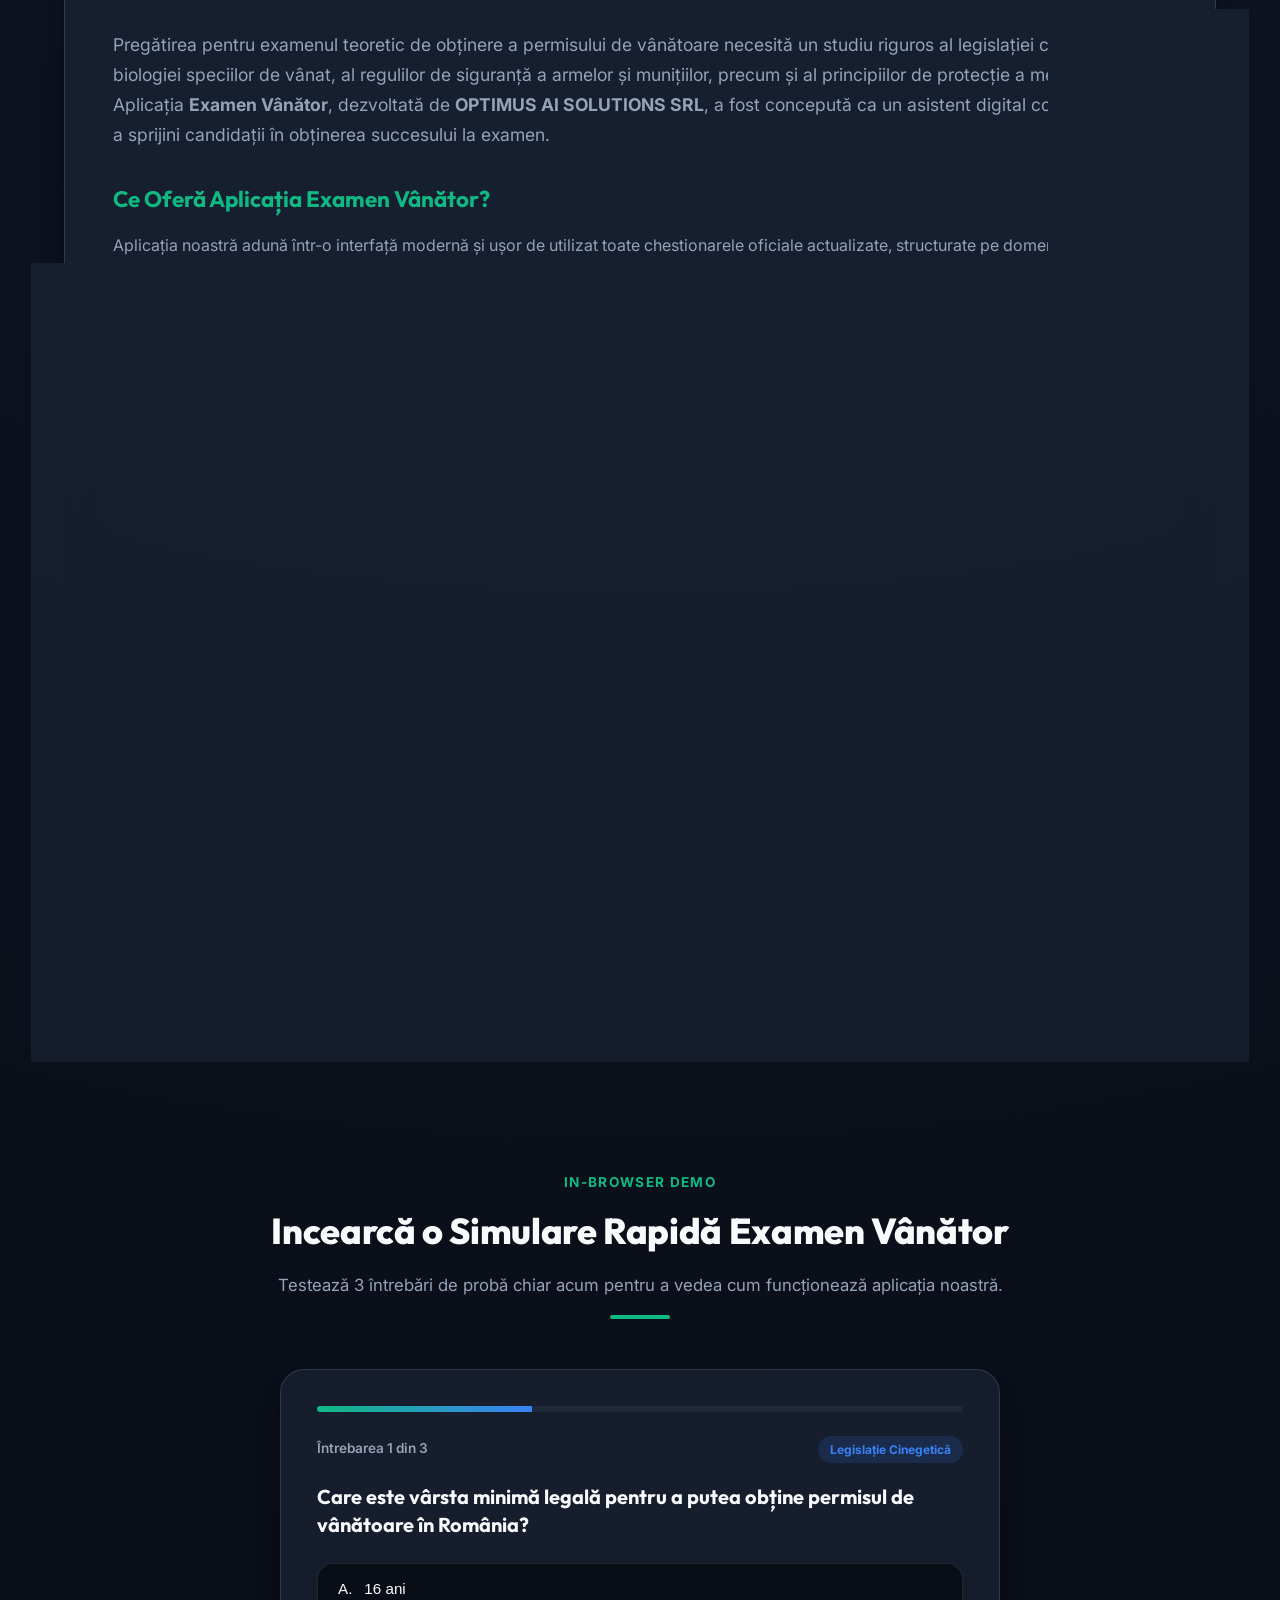
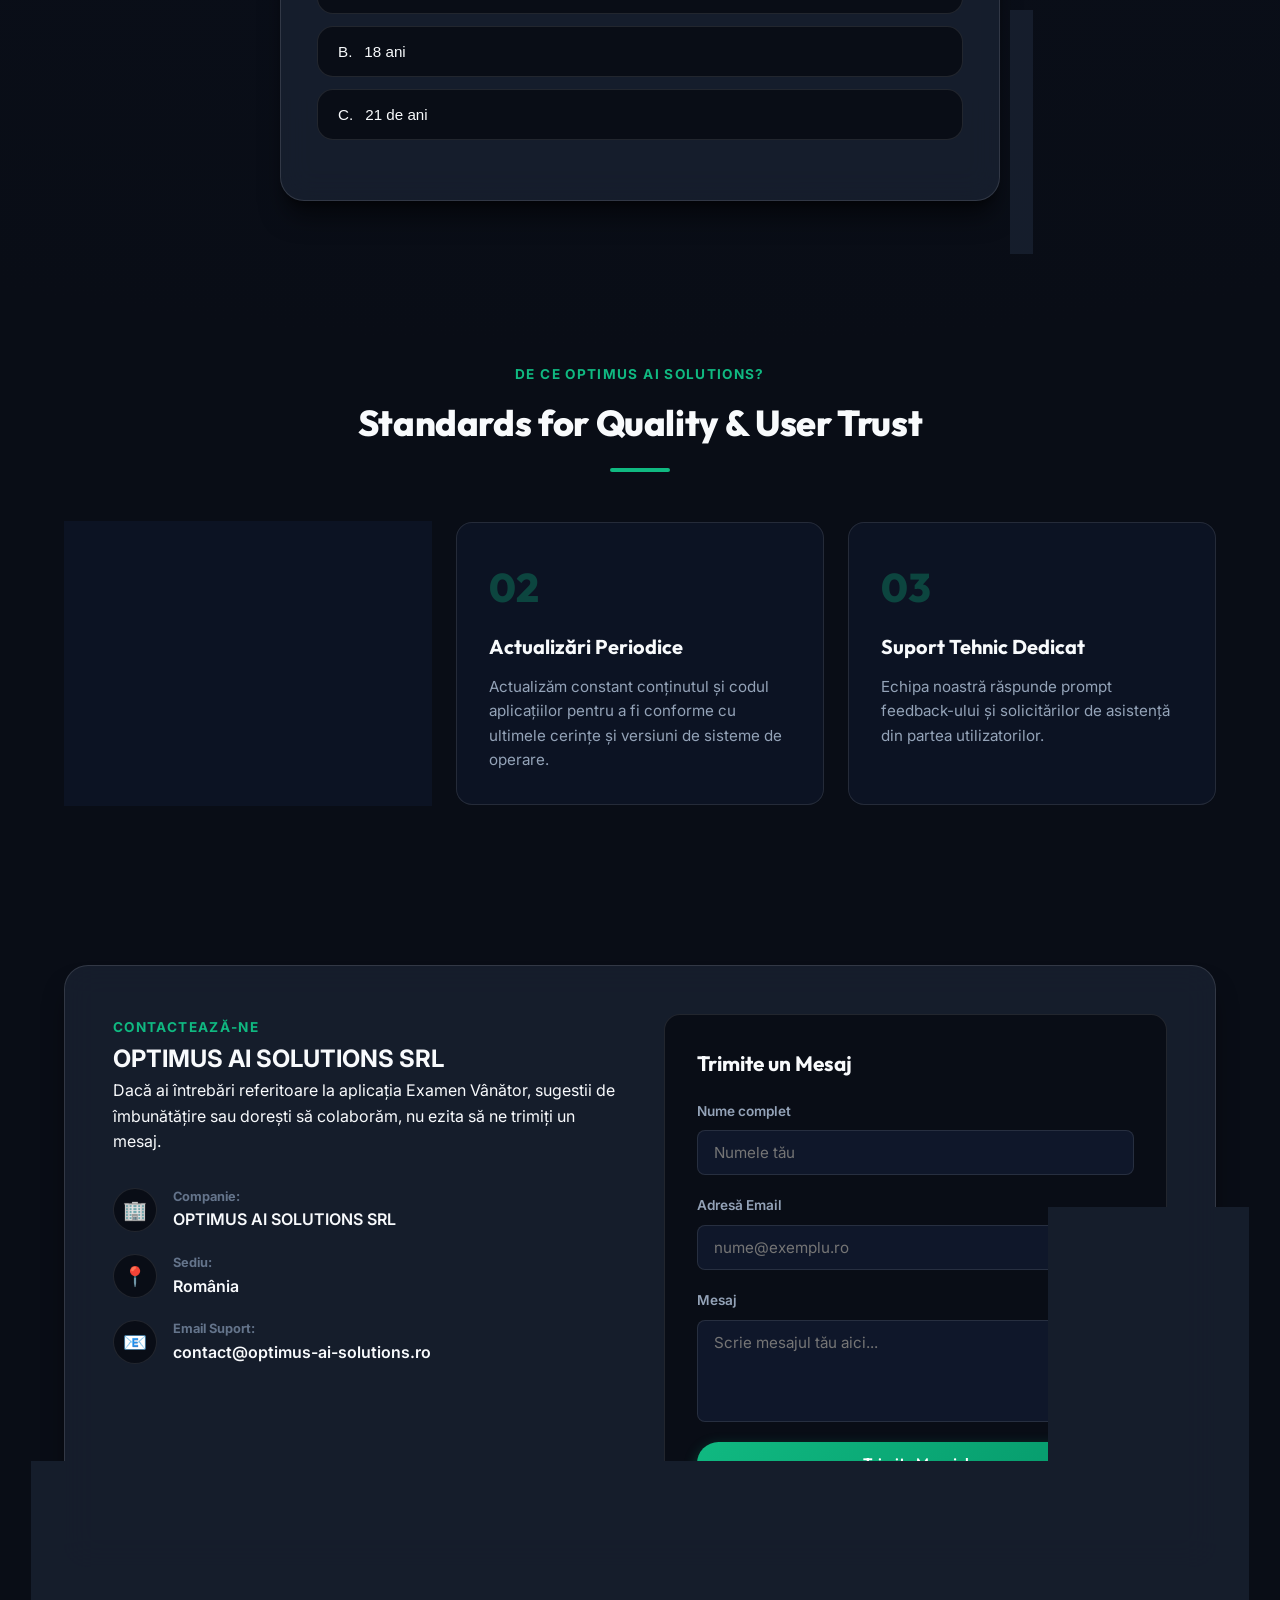
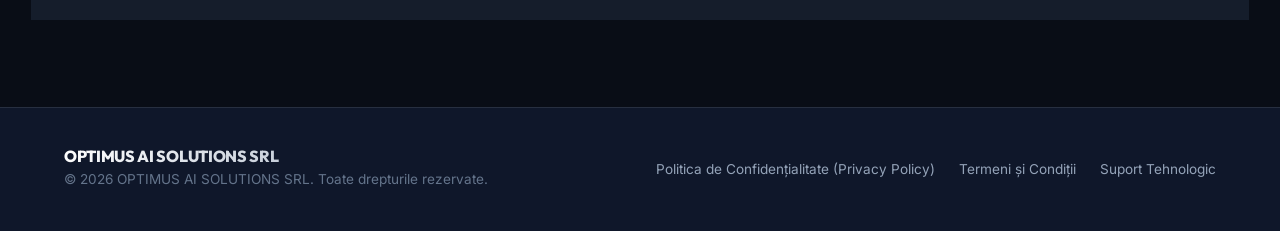
==== commit fddeb1b3: "Update Google Search Console verification meta tag" ====
--- a/index.html
+++ b/index.html
@@ -8,7 +8,7 @@
   
   <!-- Google Search Console Verification Meta Tag Placeholder -->
   <!-- REPLACE 'YOUR_GOOGLE_VERIFICATION_CODE_HERE' with your code from Search Console -->
-  <meta name="google-site-verification" content="YOUR_GOOGLE_VERIFICATION_CODE_HERE" />
+  <meta name="google-site-verification" content="KTGLfPyaPjV80IaAhPNQSvZlslFzIyE0q-LJDLgHIGs" />
 
   <!-- Open Graph / Social Media -->
   <meta property="og:type" content="website" />
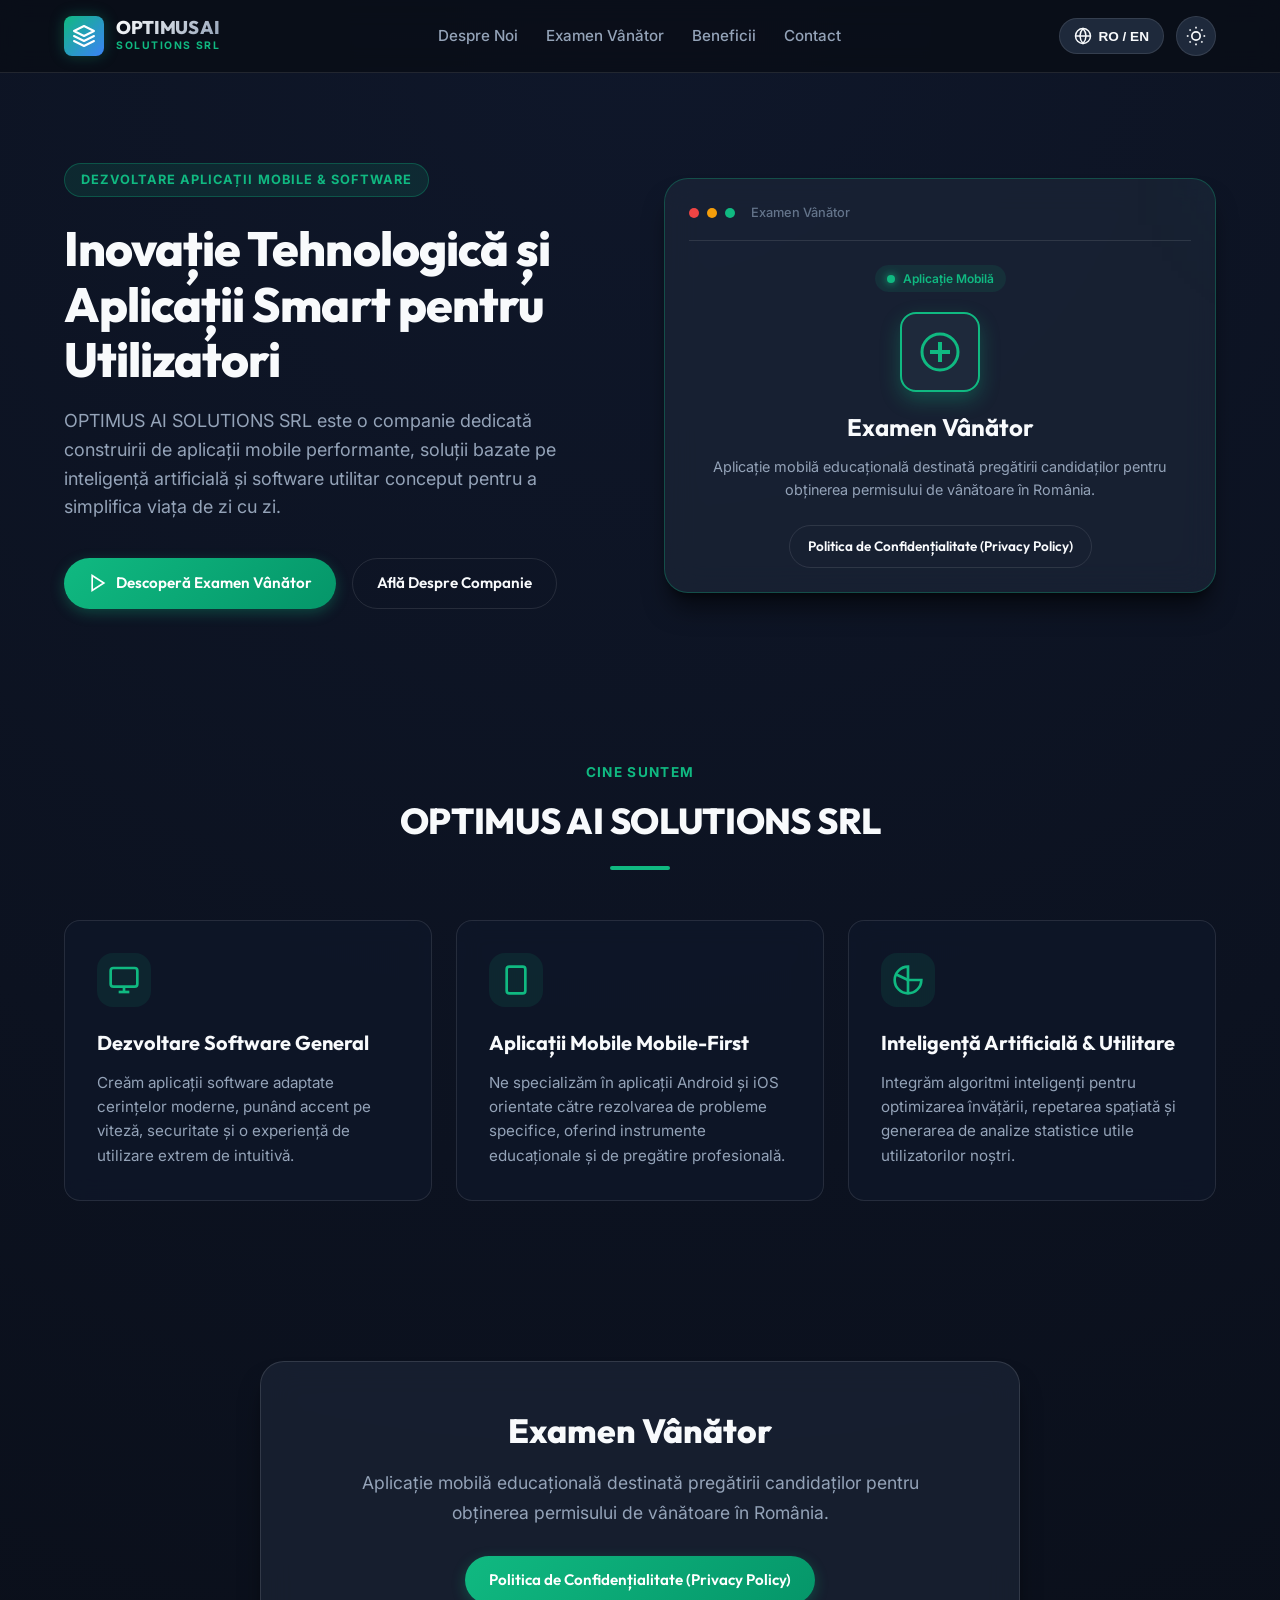
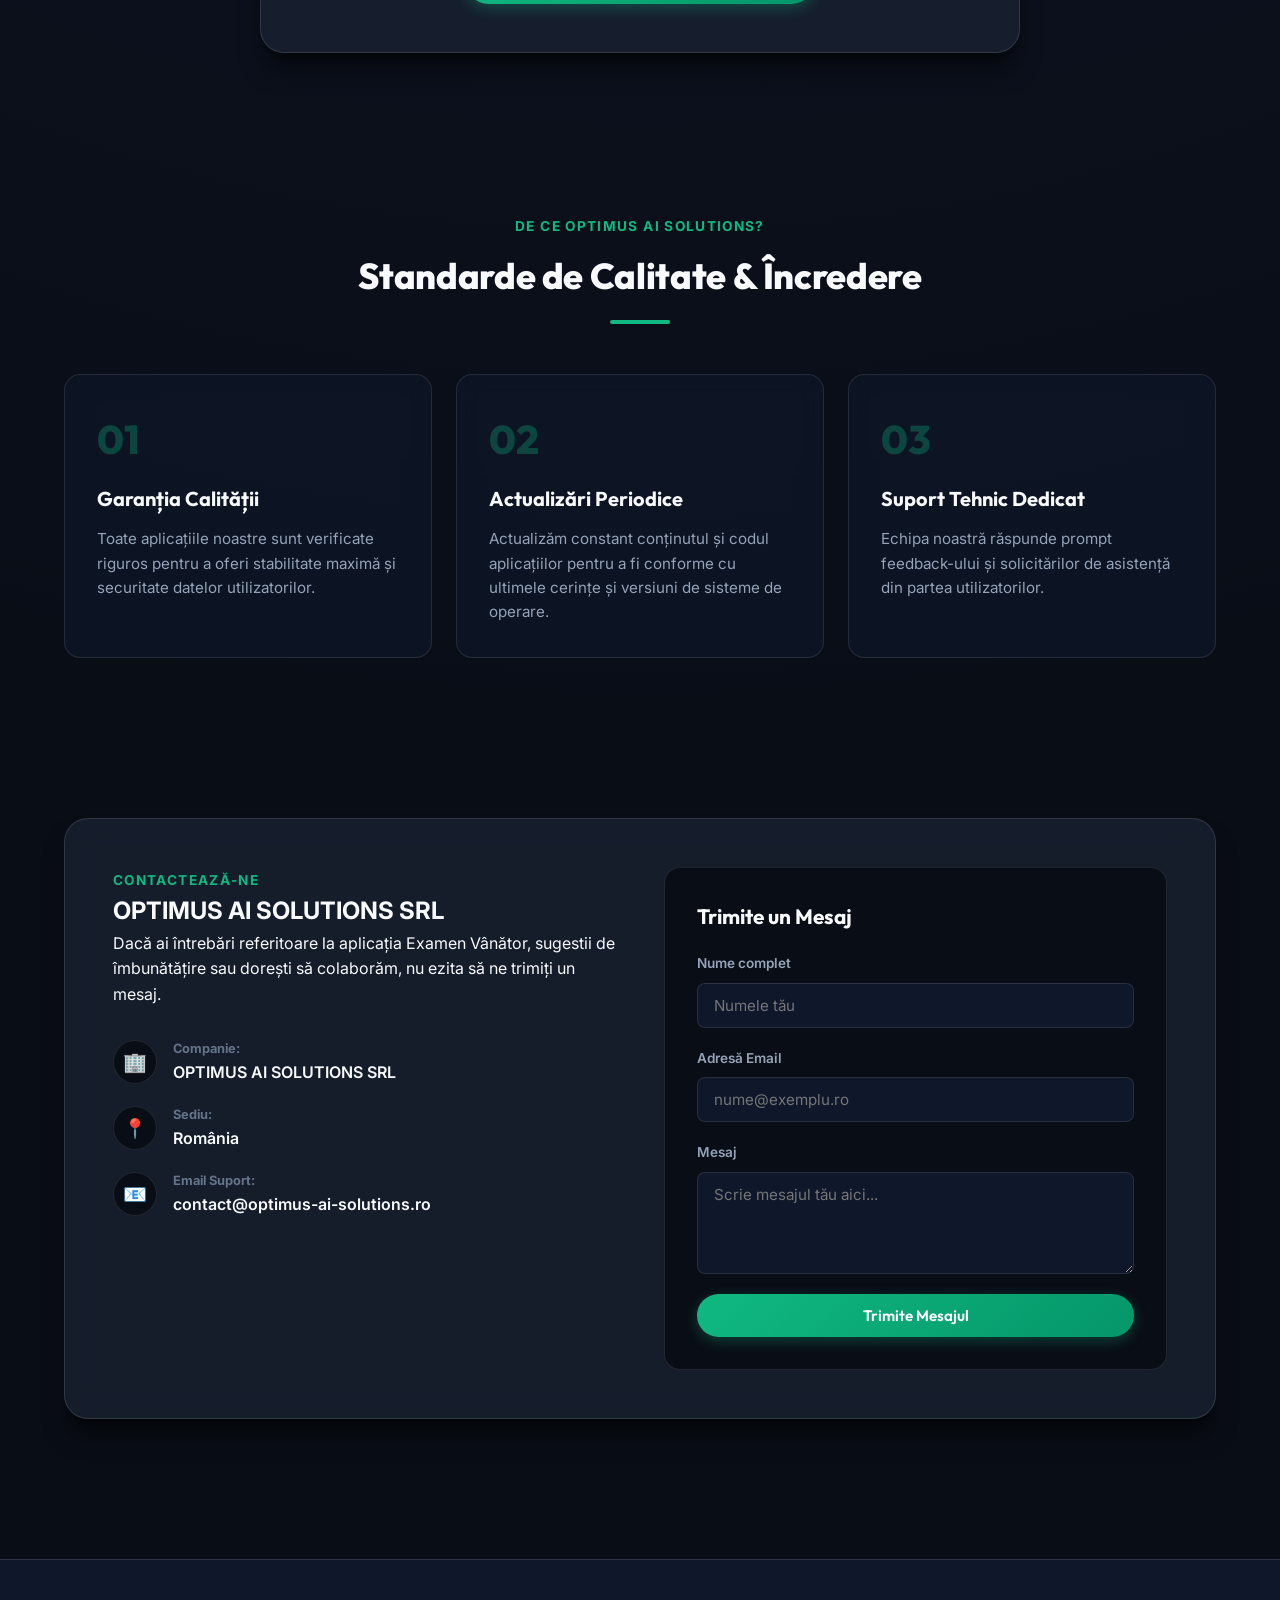
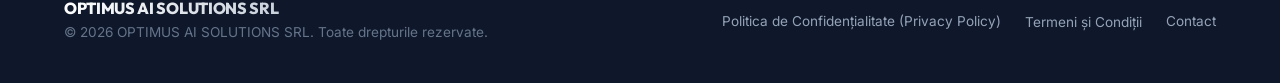
==== commit 5fdd7c2c: "Update site URLs, host Examen Vanator privacy policy, and remove quiz demo" ====
--- a/index.html
+++ b/index.html
@@ -3,23 +3,22 @@
 <head>
   <meta charset="UTF-8" />
   <meta name="viewport" content="width=device-width, initial-scale=1.0" />
-  <title>OPTIMUS AI SOLUTIONS SRL | Apps & Software Solutions</title>
-  <meta name="description" content="OPTIMUS AI SOLUTIONS SRL - Dezvoltare aplicații mobile și soluții software. Descoperă Examen Vânător - aplicația completă de pregătire pentru examenul de vânătoare." />
-  
-  <!-- Google Search Console Verification Meta Tag Placeholder -->
-  <!-- REPLACE 'YOUR_GOOGLE_VERIFICATION_CODE_HERE' with your code from Search Console -->
+  <title>OPTIMUS AI SOLUTIONS SRL | Apps &amp; Software Solutions</title>
+  <meta name="description" content="OPTIMUS AI SOLUTIONS SRL - Dezvoltare aplicații mobile și soluții software. Descoperă Examen Vânător - aplicația de pregătire pentru examenul de vânătoare din România." />
+
+  <!-- Google Search Console Verification Meta Tag -->
   <meta name="google-site-verification" content="KTGLfPyaPjV80IaAhPNQSvZlslFzIyE0q-LJDLgHIGs" />
 
   <!-- Open Graph / Social Media -->
   <meta property="og:type" content="website" />
-  <meta property="og:title" content="OPTIMUS AI SOLUTIONS SRL | Mobile Apps & Software" />
+  <meta property="og:title" content="OPTIMUS AI SOLUTIONS SRL | Mobile Apps &amp; Software" />
   <meta property="og:description" content="Official website of OPTIMUS AI SOLUTIONS SRL. Developers of Examen Vânător app and general software solutions." />
-  
+
   <!-- Google Fonts -->
   <link rel="preconnect" href="https://fonts.googleapis.com">
   <link rel="preconnect" href="https://fonts.gstatic.com" crossorigin>
   <link href="https://fonts.googleapis.com/css2?family=Inter:wght@300;400;500;600;700&family=Outfit:wght@400;500;600;700;800&display=swap" rel="stylesheet">
-  
+
   <link rel="stylesheet" href="styles.css" />
 </head>
 <body>
@@ -28,7 +27,7 @@
     <div class="container header-container">
       <a href="#" class="brand-logo" aria-label="OPTIMUS AI SOLUTIONS SRL Home">
         <div class="logo-icon">
-          <svg width="24" height="24" viewBox="0 0 24 24" fill="none" xmlns="http://www.w3.org/2000/svg">
+          <svg width="24" height="24" viewBox="0 0 24 24" fill="none" xmlns="http://www.w3.org/2000/svg" aria-hidden="true">
             <path d="M12 2L2 7L12 12L22 7L12 2Z" stroke="currentColor" stroke-width="2" stroke-linecap="round" stroke-linejoin="round"/>
             <path d="M2 17L12 22L22 17" stroke="currentColor" stroke-width="2" stroke-linecap="round" stroke-linejoin="round"/>
             <path d="M2 12L12 17L22 12" stroke="currentColor" stroke-width="2" stroke-linecap="round" stroke-linejoin="round"/>
@@ -40,18 +39,17 @@
         </div>
       </a>
 
-      <nav class="nav-menu" id="nav-menu">
+      <nav class="nav-menu" id="nav-menu" aria-label="Navigare principală">
         <a href="#about" class="nav-link" data-i18n="nav_about">Despre Noi</a>
         <a href="#examen-vanator" class="nav-link" data-i18n="nav_app">Examen Vânător</a>
-        <a href="#quiz-demo" class="nav-link" data-i18n="nav_demo">Simulare Demo</a>
         <a href="#features" class="nav-link" data-i18n="nav_features">Beneficii</a>
         <a href="#contact" class="nav-link" data-i18n="nav_contact">Contact</a>
       </nav>
 
       <div class="header-actions">
         <!-- Language Switcher Button -->
-        <button id="lang-toggle" class="btn-icon-text" aria-label="Switch language">
-          <svg width="18" height="18" viewBox="0 0 24 24" fill="none" stroke="currentColor" stroke-width="2">
+        <button type="button" id="lang-toggle" class="btn-icon-text" aria-label="Switch language">
+          <svg width="18" height="18" viewBox="0 0 24 24" fill="none" stroke="currentColor" stroke-width="2" aria-hidden="true">
             <circle cx="12" cy="12" r="10"></circle>
             <line x1="2" y1="12" x2="22" y2="12"></line>
             <path d="M12 2a15.3 15.3 0 0 1 4 10 15.3 15.3 0 0 1-4 10 15.3 15.3 0 0 1-4-10 15.3 15.3 0 0 1 4-10z"></path>
@@ -60,8 +58,8 @@
         </button>
 
         <!-- Theme Switcher Button -->
-        <button id="theme-toggle" class="btn-icon" aria-label="Toggle theme">
-          <svg class="sun-icon" width="20" height="20" viewBox="0 0 24 24" fill="none" stroke="currentColor" stroke-width="2">
+        <button type="button" id="theme-toggle" class="btn-icon" aria-label="Toggle theme">
+          <svg class="sun-icon" width="20" height="20" viewBox="0 0 24 24" fill="none" stroke="currentColor" stroke-width="2" aria-hidden="true">
             <circle cx="12" cy="12" r="5"></circle>
             <line x1="12" y1="1" x2="12" y2="3"></line>
             <line x1="12" y1="21" x2="12" y2="23"></line>
@@ -72,7 +70,7 @@
             <line x1="4.22" y1="19.78" x2="5.64" y2="18.36"></line>
             <line x1="18.36" y1="5.64" x2="19.78" y2="4.22"></line>
           </svg>
-          <svg class="moon-icon" width="20" height="20" viewBox="0 0 24 24" fill="none" stroke="currentColor" stroke-width="2">
+          <svg class="moon-icon" width="20" height="20" viewBox="0 0 24 24" fill="none" stroke="currentColor" stroke-width="2" aria-hidden="true">
             <path d="M21 12.79A9 9 0 1 1 11.21 3 7 7 0 0 0 21 12.79z"></path>
           </svg>
         </button>
@@ -85,7 +83,7 @@
     <section class="hero-section">
       <div class="container hero-grid">
         <div class="hero-content">
-          <div class="badge glow-badge" data-i18n="hero_badge">Software & Mobile App Development</div>
+          <div class="badge glow-badge" data-i18n="hero_badge">Dezvoltare Aplicații Mobile &amp; Software</div>
           <h1 class="hero-title" data-i18n="hero_title">
             Inovație Tehnologică și Aplicații Smart pentru Utilizatori
           </h1>
@@ -93,11 +91,11 @@
             OPTIMUS AI SOLUTIONS SRL este o companie dedicată construirii de aplicații mobile performante, soluții bazate pe inteligență artificială și software utilitar conceput pentru a simplifica viața de zi cu zi.
           </p>
           <div class="hero-buttons">
-            <a href="#examen-vanator" class="btn btn-primary" data-i18n="hero_btn_app">
-              <svg width="20" height="20" viewBox="0 0 24 24" fill="none" stroke="currentColor" stroke-width="2">
+            <a href="#examen-vanator" class="btn btn-primary">
+              <svg width="20" height="20" viewBox="0 0 24 24" fill="none" stroke="currentColor" stroke-width="2" aria-hidden="true">
                 <polygon points="5 3 19 12 5 21 5 3"></polygon>
               </svg>
-              Descoperă Examen Vânător
+              <span data-i18n="hero_btn_app">Descoperă Examen Vânător</span>
             </a>
             <a href="#about" class="btn btn-outline" data-i18n="hero_btn_about">Află Despre Companie</a>
           </div>
@@ -109,34 +107,27 @@
               <span class="dot red"></span>
               <span class="dot yellow"></span>
               <span class="dot green"></span>
-              <span class="mockup-title">Examen Vânător v1.0</span>
+              <span class="mockup-title">Examen Vânător</span>
             </div>
             <div class="mockup-body">
               <div class="mockup-badge">
-                <span class="live-pulse"></span>
-                <span data-i18n="mockup_badge">Aplicație Mobilă Activă</span>
+                <span class="live-pulse" aria-hidden="true"></span>
+                <span data-i18n="mockup_badge">Aplicație Mobilă</span>
               </div>
               <div class="mockup-app-icon">
-                <svg width="48" height="48" viewBox="0 0 24 24" fill="none" stroke="currentColor" stroke-width="1.5">
+                <svg width="48" height="48" viewBox="0 0 24 24" fill="none" stroke="currentColor" stroke-width="1.5" aria-hidden="true">
                   <circle cx="12" cy="12" r="9" stroke="var(--accent)"/>
                   <path d="M12 7V17M7 12H17" stroke="var(--accent)" stroke-width="2"/>
                 </svg>
               </div>
-              <h3 class="mockup-app-title">Examen Vânător</h3>
-              <p class="mockup-app-desc" data-i18n="mockup_desc">Grile oficiale, simulare examen vânătoare și mediu de învățare rapid pentru viitorii vânăători din România.</p>
-              <div class="mockup-stats">
-                <div class="stat-item">
-                  <span class="stat-num">100%</span>
-                  <span class="stat-lbl" data-i18n="stat_official">Grile Oficiale</span>
-                </div>
-                <div class="stat-item">
-                  <span class="stat-num">Offline</span>
-                  <span class="stat-lbl" data-i18n="stat_access">Acces Oricând</span>
-                </div>
-                <div class="stat-item">
-                  <span class="stat-num">4.9★</span>
-                  <span class="stat-lbl" data-i18n="stat_rating">Scor Înalt</span>
-                </div>
+              <h2 class="mockup-app-title">Examen Vânător</h2>
+              <p class="mockup-app-desc" data-i18n="mockup_desc">
+                Aplicație mobilă educațională destinată pregătirii candidaților pentru obținerea permisului de vânătoare în România.
+              </p>
+              <div class="mockup-actions">
+                <a href="/examen-vanator/privacy-policy" class="btn btn-outline btn-sm" data-i18n="app_privacy_link">
+                  Politica de Confidențialitate (Privacy Policy)
+                </a>
               </div>
             </div>
           </div>
@@ -156,7 +147,7 @@
         <div class="about-grid">
           <div class="about-card glass-card">
             <div class="card-icon">
-              <svg width="32" height="32" viewBox="0 0 24 24" fill="none" stroke="currentColor" stroke-width="2">
+              <svg width="32" height="32" viewBox="0 0 24 24" fill="none" stroke="currentColor" stroke-width="2" aria-hidden="true">
                 <rect x="2" y="3" width="20" height="14" rx="2" ry="2"></rect>
                 <line x1="8" y1="21" x2="16" y2="21"></line>
                 <line x1="12" y1="17" x2="12" y2="21"></line>
@@ -168,7 +159,7 @@
 
           <div class="about-card glass-card">
             <div class="card-icon">
-              <svg width="32" height="32" viewBox="0 0 24 24" fill="none" stroke="currentColor" stroke-width="2">
+              <svg width="32" height="32" viewBox="0 0 24 24" fill="none" stroke="currentColor" stroke-width="2" aria-hidden="true">
                 <rect x="5" y="2" width="14" height="20" rx="2" ry="2"></rect>
                 <line x1="12" y1="18" x2="12.01" y2="18"></line>
               </svg>
@@ -179,112 +170,31 @@
 
           <div class="about-card glass-card">
             <div class="card-icon">
-              <svg width="32" height="32" viewBox="0 0 24 24" fill="none" stroke="currentColor" stroke-width="2">
+              <svg width="32" height="32" viewBox="0 0 24 24" fill="none" stroke="currentColor" stroke-width="2" aria-hidden="true">
                 <path d="M12 2a10 10 0 1 0 10 10H12V2z"></path>
                 <path d="M12 12L2.5 7.5"></path>
                 <path d="M12 12V22"></path>
               </svg>
             </div>
-            <h3 data-i18n="about_card3_title">Inteligență Artificială & Utilitare</h3>
+            <h3 data-i18n="about_card3_title">Inteligență Artificială &amp; Utilitare</h3>
             <p data-i18n="about_card3_text">Integrăm algoritmi inteligenți pentru optimizarea învățării, repetarea spațiată și generarea de analize statistice utile utilizatorilor noștri.</p>
           </div>
         </div>
       </div>
     </section>
 
-    <!-- Main Feature Article: Examen Vanator App -->
+    <!-- Examen Vanator App Section -->
     <section class="section app-showcase-section" id="examen-vanator">
       <div class="container">
-        <div class="article-wrapper glass-panel">
-          <div class="article-header">
-            <span class="category-tag" data-i18n="article_tag">Aplicație Recomandată</span>
-            <h2 class="article-title" data-i18n="article_title">Examen Vânător - Ghidul Tău Complet Pentru Examenul de Vânătoare din România</h2>
-            <div class="article-meta">
-              <span>Pub: OPTIMUS AI SOLUTIONS SRL</span> • <span>Platform: Android (Google Play)</span> • <span data-i18n="article_lang">Limba: Română</span>
-            </div>
-          </div>
-
-          <div class="article-content">
-            <p class="lead-text" data-i18n="article_p1">
-              Pregătirea pentru examenul teoretic de obținere a permisului de vânătoare necesită un studiu riguros al legislației cinegetice, al biologiei speciilor de vânat, al regulilor de siguranță a armelor și munițiilor, precum și al principiilor de protecție a mediului. Aplicația <strong>Examen Vânător</strong>, dezvoltată de <strong>OPTIMUS AI SOLUTIONS SRL</strong>, a fost concepută ca un asistent digital complet pentru a sprijini candidații în obținerea succesului la examen.
-            </p>
-
-            <h3 data-i18n="article_h2_1">Ce Oferă Aplicația Examen Vânător?</h3>
-            <p data-i18n="article_p2">
-              Aplicația noastră adună într-o interfață modernă și ușor de utilizat toate chestionarele oficiale actualizate, structurate pe domenii cheie de studiu. Utilizatorii pot parcurge grilele în modul de învățare cu explicații pas cu pas sau pot simula examenul real în condiții cronometrate.
-            </p>
-
-            <div class="features-grid-inline">
-              <div class="feature-box">
-                <div class="f-icon">📜</div>
-                <h4 data-i18n="f1_title">Legislație Cinegetică</h4>
-                <p data-i18n="f1_desc">Întrebări actualizate conform Legii vânătorii nr. 407/2006 și reglementărilor în vigoare.</p>
-              </div>
-
-              <div class="feature-box">
-                <div class="f-icon">🦌</div>
-                <h4 data-i18n="f2_title">Biologia Vânatului</h4>
-                <p data-i18n="f2_desc">Identificarea speciilor de mamifere și păsări cinegetice, perioade de hunting și recunoaștere.</p>
-              </div>
-
-              <div class="feature-box">
-                <div class="f-icon">🎯</div>
-                <h4 data-i18n="f3_title">Arme și Balistică</h4>
-                <p data-i18n="f3_desc">Reguli fundamentale de mânuire în siguranță a armelor de vânătoare, muniții și prim ajutor.</p>
-              </div>
-
-              <div class="feature-box">
-                <div class="f-icon">📊</div>
-                <h4 data-i18n="f4_title">Analiză Greșeli & Progres</h4>
-                <p data-i18n="f4_desc">Salvarea automată a întrebărilor greșite pentru o reluare eficientă și vizualizarea evoluției.</p>
-              </div>
-            </div>
-
-            <h3 data-i18n="article_h2_2">De Ce Să Alegi Examen Vânător?</h3>
-            <ul class="styled-list">
-              <li data-i18n="li_1"><strong>Interfață Curată fără Distrageri:</strong> Design conceput pentru o sesiune de studiu lungă fără oboseală vizuală.</li>
-              <li data-i18n="li_2"><strong>Mod de Simulare Realist:</strong> Examen cronometrat cu același număr de întrebări și prag de promovare ca la testul oficial.</li>
-              <li data-i18n="li_3"><strong>Funcționează Offline:</strong> Poți învăța oriunde, fără a fi nevoie de o conexiune permanentă la internet.</li>
-              <li data-i18n="li_4"><strong>Actualizări Constante:</strong> Menținem baza de date actualizată cu ultimele schimbări legislative.</li>
-            </ul>
-          </div>
-        </div>
-      </div>
-    </section>
-
-    <!-- Interactive Quiz Demo Section -->
-    <section class="section quiz-demo-section" id="quiz-demo">
-      <div class="container">
-        <div class="section-header center">
-          <span class="section-subtitle" data-i18n="demo_subtitle">In-Browser Demo</span>
-          <h2 class="section-title" data-i18n="demo_title">Incearcă o Simulare Rapidă Examen Vânător</h2>
-          <p class="section-desc" data-i18n="demo_desc">Testează 3 întrebări de probă chiar acum pentru a vedea cum funcționează aplicația noastră.</p>
-          <div class="title-bar"></div>
-        </div>
-
-        <div class="quiz-container glass-panel" id="quiz-widget">
-          <div class="quiz-progress-bar">
-            <div class="quiz-progress-fill" id="quiz-progress" style="width: 33%;"></div>
-          </div>
-          
-          <div class="quiz-header">
-            <span class="quiz-step" id="quiz-step-text">Întrebarea 1 din 3</span>
-            <span class="quiz-badge" id="quiz-category">Legislație</span>
-          </div>
-
-          <div class="quiz-card" id="quiz-card">
-            <h3 class="quiz-question" id="quiz-question-text">
-              Care este vârsta minimă legală pentru obținerea dreptului de a purta și folosi arme de vânătoare în România?
-            </h3>
-
-            <div class="quiz-options" id="quiz-options">
-              <!-- Rendered via JS -->
-            </div>
-          </div>
-
-          <div class="quiz-footer">
-            <div id="quiz-feedback" class="quiz-feedback"></div>
-            <button id="quiz-next-btn" class="btn btn-primary" style="display: none;" data-i18n="quiz_next">Următoarea Întrebare</button>
+        <div class="article-wrapper app-summary-card glass-panel">
+          <h2 class="article-title">Examen Vânător</h2>
+          <p class="lead-text app-summary-desc" data-i18n="app_short_desc">
+            Aplicație mobilă educațională destinată pregătirii candidaților pentru obținerea permisului de vânătoare în România.
+          </p>
+          <div class="app-summary-actions">
+            <a href="/examen-vanator/privacy-policy" class="btn btn-primary" data-i18n="app_privacy_link">
+              Politica de Confidențialitate (Privacy Policy)
+            </a>
           </div>
         </div>
       </div>
@@ -295,7 +205,7 @@
       <div class="container">
         <div class="section-header center">
           <span class="section-subtitle" data-i18n="feat_subtitle">De Ce OPTIMUS AI SOLUTIONS?</span>
-          <h2 class="section-title" data-i18n="feat_title">Standards for Quality & User Trust</h2>
+          <h2 class="section-title" data-i18n="feat_title">Standarde de Calitate &amp; Încredere</h2>
           <div class="title-bar"></div>
         </div>
 
@@ -333,21 +243,21 @@
 
               <div class="info-list">
                 <div class="info-item">
-                  <div class="info-icon">🏢</div>
+                  <div class="info-icon" aria-hidden="true">🏢</div>
                   <div>
                     <strong data-i18n="c_company_lbl">Companie:</strong>
                     <span>OPTIMUS AI SOLUTIONS SRL</span>
                   </div>
                 </div>
                 <div class="info-item">
-                  <div class="info-icon">📍</div>
+                  <div class="info-icon" aria-hidden="true">📍</div>
                   <div>
                     <strong data-i18n="c_location_lbl">Sediu:</strong>
                     <span>România</span>
                   </div>
                 </div>
                 <div class="info-item">
-                  <div class="info-icon">📧</div>
+                  <div class="info-icon" aria-hidden="true">📧</div>
                   <div>
                     <strong data-i18n="c_email_lbl">Email Suport:</strong>
                     <a href="mailto:contact@optimus-ai-solutions.ro">contact@optimus-ai-solutions.ro</a>
@@ -356,19 +266,19 @@
               </div>
             </div>
 
-            <form class="contact-form" id="contact-form" onsubmit="event.preventDefault(); alert('Vă mulțumim! Mesajul dvs. a fost înregistrat.');">
+            <form class="contact-form" id="contact-form">
               <h3 data-i18n="form_title">Trimite un Mesaj</h3>
               <div class="form-group">
                 <label for="name" data-i18n="form_name">Nume complet</label>
-                <input type="text" id="name" required placeholder="Numele tău" />
+                <input type="text" id="name" name="name" autocomplete="name" required placeholder="Numele tău" />
               </div>
               <div class="form-group">
                 <label for="email" data-i18n="form_email">Adresă Email</label>
-                <input type="email" id="email" required placeholder="nume@exemplu.ro" />
+                <input type="email" id="email" name="email" inputmode="email" autocomplete="email" required placeholder="nume@exemplu.ro" />
               </div>
               <div class="form-group">
                 <label for="message" data-i18n="form_message">Mesaj</label>
-                <textarea id="message" rows="4" required placeholder="Scrie mesajul tău aici..."></textarea>
+                <textarea id="message" name="message" rows="4" required placeholder="Scrie mesajul tău aici..."></textarea>
               </div>
               <button type="submit" class="btn btn-primary btn-block" data-i18n="form_submit">Trimite Mesajul</button>
             </form>
@@ -387,45 +297,24 @@
       </div>
 
       <div class="footer-links">
-        <a href="#privacy-modal" id="open-privacy-link" data-i18n="footer_privacy">Politica de Confidențialitate (Privacy Policy)</a>
-        <a href="#terms-modal" id="open-terms-link" data-i18n="footer_terms">Termeni și Condiții</a>
-        <a href="#contact" data-i18n="nav_contact">Suport Tehnologic</a>
+        <a href="/examen-vanator/privacy-policy" data-i18n="footer_privacy">Politica de Confidențialitate (Privacy Policy)</a>
+        <button type="button" class="footer-link-btn" command="show-modal" commandfor="terms-modal" id="open-terms-btn" data-i18n="footer_terms">Termeni și Condiții</button>
+        <a href="#contact" data-i18n="nav_contact">Contact</a>
       </div>
     </div>
   </footer>
 
-  <!-- Modal for Privacy Policy (Required for Google Play Store Developer Account Verification) -->
-  <div id="privacy-modal" class="modal-overlay" style="display: none;">
-    <div class="modal-content glass-panel">
-      <button class="modal-close" id="close-privacy-btn" aria-label="Close modal">&times;</button>
-      <h2 data-i18n="privacy_modal_title">Politica de Confidențialitate - OPTIMUS AI SOLUTIONS SRL</h2>
-      <div class="modal-scroll-body">
-        <p><strong>Ultima actualizare: 2026</strong></p>
-        <p>OPTIMUS AI SOLUTIONS SRL operează aplicația <strong>Examen Vânător</strong> și alte servicii software. Această pagină informează vizitatorii și utilizatorii cu privire la politicile noastre privind colectarea, utilizarea și divulgarea Informațiilor Personale.</p>
-        
-        <h3>1. Colectarea și Utilizarea Datelor</h3>
-        <p>Aplicația Examen Vânător funcționează preponderent offline. Nu colectăm date cu caracter personal fără consimțământul explicit al utilizatorului. Eventualele statistici anonimizate sunt folosite exclusiv pentru îmbunătățirea performanței aplicației.</p>
-
-        <h3>2. Securitatea Datelor</h3>
-        <p>Apreciem încrederea acordată prin furnizarea de informații. Utilizăm mijloace comerciale acceptabile pentru a vă proteja datele, deși nicio metodă de transmisie prin internet nu este 100% sigură.</p>
-
-        <h3>3. Contact pentru Confidențialitate</h3>
-        <p>Pentru orice întrebare sau solicitare legată de confidențialitatea datelor dvs., ne puteți contacta la adresa de email: <strong>contact@optimus-ai-solutions.ro</strong>.</p>
-      </div>
+  <!-- Native Modal Dialog for Terms of Service -->
+  <dialog id="terms-modal" class="modal-dialog glass-panel" aria-labelledby="terms-modal-title" closedby="any">
+    <form method="dialog" class="modal-close-form">
+      <button type="submit" class="modal-close" id="close-terms-btn" aria-label="Închide" autofocus>&times;</button>
+    </form>
+    <h2 id="terms-modal-title" data-i18n="terms_modal_title">Termeni și Condiții de Utilizare</h2>
+    <div class="modal-scroll-body">
+      <p data-i18n="terms_p1">Prin accesarea și utilizarea aplicațiilor dezvoltate de OPTIMUS AI SOLUTIONS SRL, inclusiv aplicația Examen Vânător, sunteți de acord să respectați acești Termeni și Condiții.</p>
+      <p data-i18n="terms_p2">Conținutul educațional furnizat are caracter de pregătire și învățare individuală. Utilizarea aplicației se face exclusiv pe propria răspundere a utilizatorului.</p>
     </div>
-  </div>
-
-  <!-- Modal for Terms of Service -->
-  <div id="terms-modal" class="modal-overlay" style="display: none;">
-    <div class="modal-content glass-panel">
-      <button class="modal-close" id="close-terms-btn" aria-label="Close modal">&times;</button>
-      <h2 data-i18n="terms_modal_title">Termeni și Condiții de Utilizare</h2>
-      <div class="modal-scroll-body">
-        <p>Prin accesarea și utilizarea aplicațiilor dezvoltate de OPTIMUS AI SOLUTIONS SRL, inclusiv aplicația Examen Vânător, sunteți de acord să respectați acești Termeni și Condiții.</p>
-        <p>Conținutul educațional și întrebările grilă furnizate au caracter de pregătire și învățare. Ne străduim să menținem acuratețea maximă a grilelor oficiale.</p>
-      </div>
-    </div>
-  </div>
+  </dialog>
 
   <script src="script.js"></script>
 </body>
--- a/styles.css
+++ b/styles.css
@@ -454,31 +454,15 @@
   margin-bottom: 24px;
 }
 
-.mockup-stats {
-  display: grid;
-  grid-template-columns: repeat(3, 1fr);
-  gap: 12px;
-  background: var(--bg-primary);
-  padding: 16px;
-  border-radius: var(--radius-md);
-  border: 1px solid var(--card-border);
-}
-
-.stat-item {
-  display: flex;
-  flex-direction: column;
-}
-
-.stat-num {
-  font-family: var(--font-heading);
-  font-weight: 800;
-  font-size: 1.1rem;
-  color: var(--accent);
-}
-
-.stat-lbl {
-  font-size: 0.7rem;
-  color: var(--text-dim);
+.mockup-actions {
+  display: flex;
+  justify-content: center;
+  margin-top: 8px;
+}
+
+.btn-sm {
+  padding: 10px 18px;
+  font-size: 0.85rem;
 }
 
 /* Common Section Layout */
@@ -555,23 +539,17 @@
   font-size: 0.95rem;
 }
 
-/* Examen Vanator Article Showcase */
+/* Examen Vanator App Summary */
 .article-wrapper {
   padding: 48px;
   position: relative;
   overflow: hidden;
 }
 
-.category-tag {
-  display: inline-block;
-  background: var(--accent);
-  color: #fff;
-  font-size: 0.75rem;
-  font-weight: 700;
-  padding: 4px 12px;
-  border-radius: var(--radius-full);
-  text-transform: uppercase;
-  margin-bottom: 16px;
+.app-summary-card {
+  max-width: 760px;
+  margin: 0 auto;
+  text-align: center;
 }
 
 .article-title {
@@ -579,194 +557,26 @@
   font-size: 2.1rem;
   font-weight: 800;
   line-height: 1.25;
-  margin-bottom: 12px;
-}
-
-.article-meta {
-  color: var(--text-dim);
-  font-size: 0.85rem;
-  margin-bottom: 32px;
-  padding-bottom: 20px;
-  border-bottom: 1px solid var(--card-border);
+  margin-bottom: 16px;
 }
 
 .lead-text {
   font-size: 1.1rem;
   line-height: 1.7;
-  color: var(--text-main);
+  color: var(--text-muted);
   margin-bottom: 28px;
 }
 
-.article-content h3 {
-  font-family: var(--font-heading);
-  font-size: 1.4rem;
-  font-weight: 700;
-  margin: 32px 0 16px;
-  color: var(--accent);
-}
-
-.article-content p {
-  color: var(--text-muted);
-  margin-bottom: 20px;
-}
-
-.features-grid-inline {
-  display: grid;
-  grid-template-columns: repeat(2, 1fr);
-  gap: 20px;
-  margin: 32px 0;
-}
-
-.feature-box {
-  background: var(--bg-primary);
-  border: 1px solid var(--card-border);
-  padding: 24px;
-  border-radius: var(--radius-md);
-}
-
-.f-icon {
-  font-size: 2rem;
-  margin-bottom: 12px;
-}
-
-.feature-box h4 {
-  font-family: var(--font-heading);
-  font-size: 1.1rem;
-  font-weight: 700;
-  margin-bottom: 8px;
-}
-
-.feature-box p {
-  font-size: 0.88rem;
-  margin-bottom: 0;
-}
-
-.styled-list {
-  list-style: none;
-  margin-top: 16px;
-}
-
-.styled-list li {
-  position: relative;
-  padding-left: 28px;
-  margin-bottom: 12px;
-  color: var(--text-muted);
-}
-
-.styled-list li::before {
-  content: '✓';
-  position: absolute;
-  left: 0;
-  top: 0;
-  color: var(--accent);
-  font-weight: 800;
-}
-
-/* Quiz Interactive Demo */
-.quiz-container {
-  max-width: 720px;
-  margin: 0 auto;
-  padding: 36px;
-}
-
-.quiz-progress-bar {
-  width: 100%;
-  height: 6px;
-  background: var(--bg-tertiary);
-  border-radius: var(--radius-full);
-  overflow: hidden;
-  margin-bottom: 24px;
-}
-
-.quiz-progress-fill {
-  height: 100%;
-  background: linear-gradient(90deg, var(--accent) 0%, var(--primary-brand) 100%);
-  transition: width 0.4s ease;
-}
-
-.quiz-header {
-  display: flex;
-  justify-content: space-between;
-  align-items: center;
-  margin-bottom: 20px;
-}
-
-.quiz-step {
-  font-size: 0.85rem;
-  font-weight: 600;
-  color: var(--text-muted);
-}
-
-.quiz-badge {
-  background: rgba(59, 130, 246, 0.15);
-  color: var(--primary-brand);
-  padding: 4px 12px;
-  border-radius: var(--radius-full);
-  font-size: 0.75rem;
-  font-weight: 700;
-}
-
-.quiz-question {
-  font-family: var(--font-heading);
-  font-size: 1.25rem;
-  font-weight: 700;
-  margin-bottom: 24px;
-  line-height: 1.4;
-}
-
-.quiz-options {
-  display: flex;
-  flex-direction: column;
-  gap: 12px;
-
-}
-
-.option-btn {
-  background: var(--bg-primary);
-  border: 1px solid var(--card-border);
-  color: var(--text-main);
-  padding: 16px 20px;
-  border-radius: var(--radius-md);
-  text-align: left;
-  font-size: 0.95rem;
-  cursor: pointer;
-  transition: var(--transition);
-  display: flex;
-  align-items: center;
-  gap: 12px;
-}
-
-.option-btn:hover {
-  border-color: var(--accent);
-  background: rgba(16, 185, 129, 0.05);
-}
-
-.option-btn.correct {
-  background: rgba(16, 185, 129, 0.2) !important;
-  border-color: var(--accent) !important;
-  color: #fff !important;
-}
-
-.option-btn.wrong {
-  background: rgba(239, 68, 68, 0.2) !important;
-  border-color: #ef4444 !important;
-  color: #fff !important;
-}
-
-.quiz-footer {
-  margin-top: 24px;
-  display: flex;
-  justify-content: space-between;
-  align-items: center;
-}
-
-.quiz-feedback {
-  font-size: 0.95rem;
-  font-weight: 600;
-}
-
-.quiz-feedback.success { color: var(--accent); }
-.quiz-feedback.error { color: #ef4444; }
+.app-summary-desc {
+  max-width: 600px;
+  margin-left: auto;
+  margin-right: auto;
+}
+
+.app-summary-actions {
+  display: flex;
+  justify-content: center;
+}
 
 /* Features Grid */
 .features-grid {
@@ -925,49 +735,61 @@
 .footer-links {
   display: flex;
   gap: 24px;
-}
-
-.footer-links a {
+  flex-wrap: wrap;
+}
+
+.footer-links a,
+.footer-link-btn {
   color: var(--text-muted);
   text-decoration: none;
   font-size: 0.85rem;
+  font-family: inherit;
+  background: none;
+  border: none;
+  padding: 0;
+  cursor: pointer;
   transition: var(--transition);
 }
 
-.footer-links a:hover {
-  color: var(--accent);
-}
-
-/* Modal Overlay & Dialogs */
-.modal-overlay {
-  position: fixed;
-  top: 0;
-  left: 0;
-  width: 100vw;
-  height: 100vh;
+.footer-links a:hover,
+.footer-link-btn:hover {
+  color: var(--accent);
+}
+
+/* Native Modal Dialog */
+.modal-dialog {
+  max-width: 650px;
+  width: calc(100% - 32px);
+  max-height: 80vh;
+  margin: auto;
+  padding: 36px;
+  color: var(--text-main);
+  position: relative;
+}
+
+.modal-dialog[open] {
+  display: flex;
+  flex-direction: column;
+}
+
+.modal-dialog:modal {
+  overscroll-behavior: contain;
+}
+
+.modal-dialog::backdrop {
   background: rgba(0, 0, 0, 0.75);
   backdrop-filter: blur(8px);
-  z-index: 1000;
-  display: flex;
-  align-items: center;
-  justify-content: center;
-  padding: 24px;
-}
-
-.modal-content {
-  max-width: 650px;
-  width: 100%;
-  max-height: 80vh;
-  position: relative;
-  padding: 36px;
-  display: flex;
-  flex-direction: column;
-}
-
-.modal-close {
+  overflow: hidden;
+  overscroll-behavior: contain;
+}
+
+.modal-close-form {
   position: absolute;
   top: 20px;
   right: 20px;
+}
+
+.modal-close {
   background: var(--bg-tertiary);
   border: 1px solid var(--card-border);
   color: var(--text-main);
@@ -981,11 +803,12 @@
   justify-content: center;
 }
 
-.modal-content h2 {
+.modal-dialog h2 {
   font-family: var(--font-heading);
   font-size: 1.5rem;
   font-weight: 700;
   margin-bottom: 16px;
+  padding-right: 40px;
 }
 
 .modal-scroll-body {
@@ -1003,8 +826,7 @@
   .hero-grid,
   .about-grid,
   .features-grid,
-  .contact-grid,
-  .features-grid-inline {
+  .contact-grid {
     grid-template-columns: 1fr;
   }
   
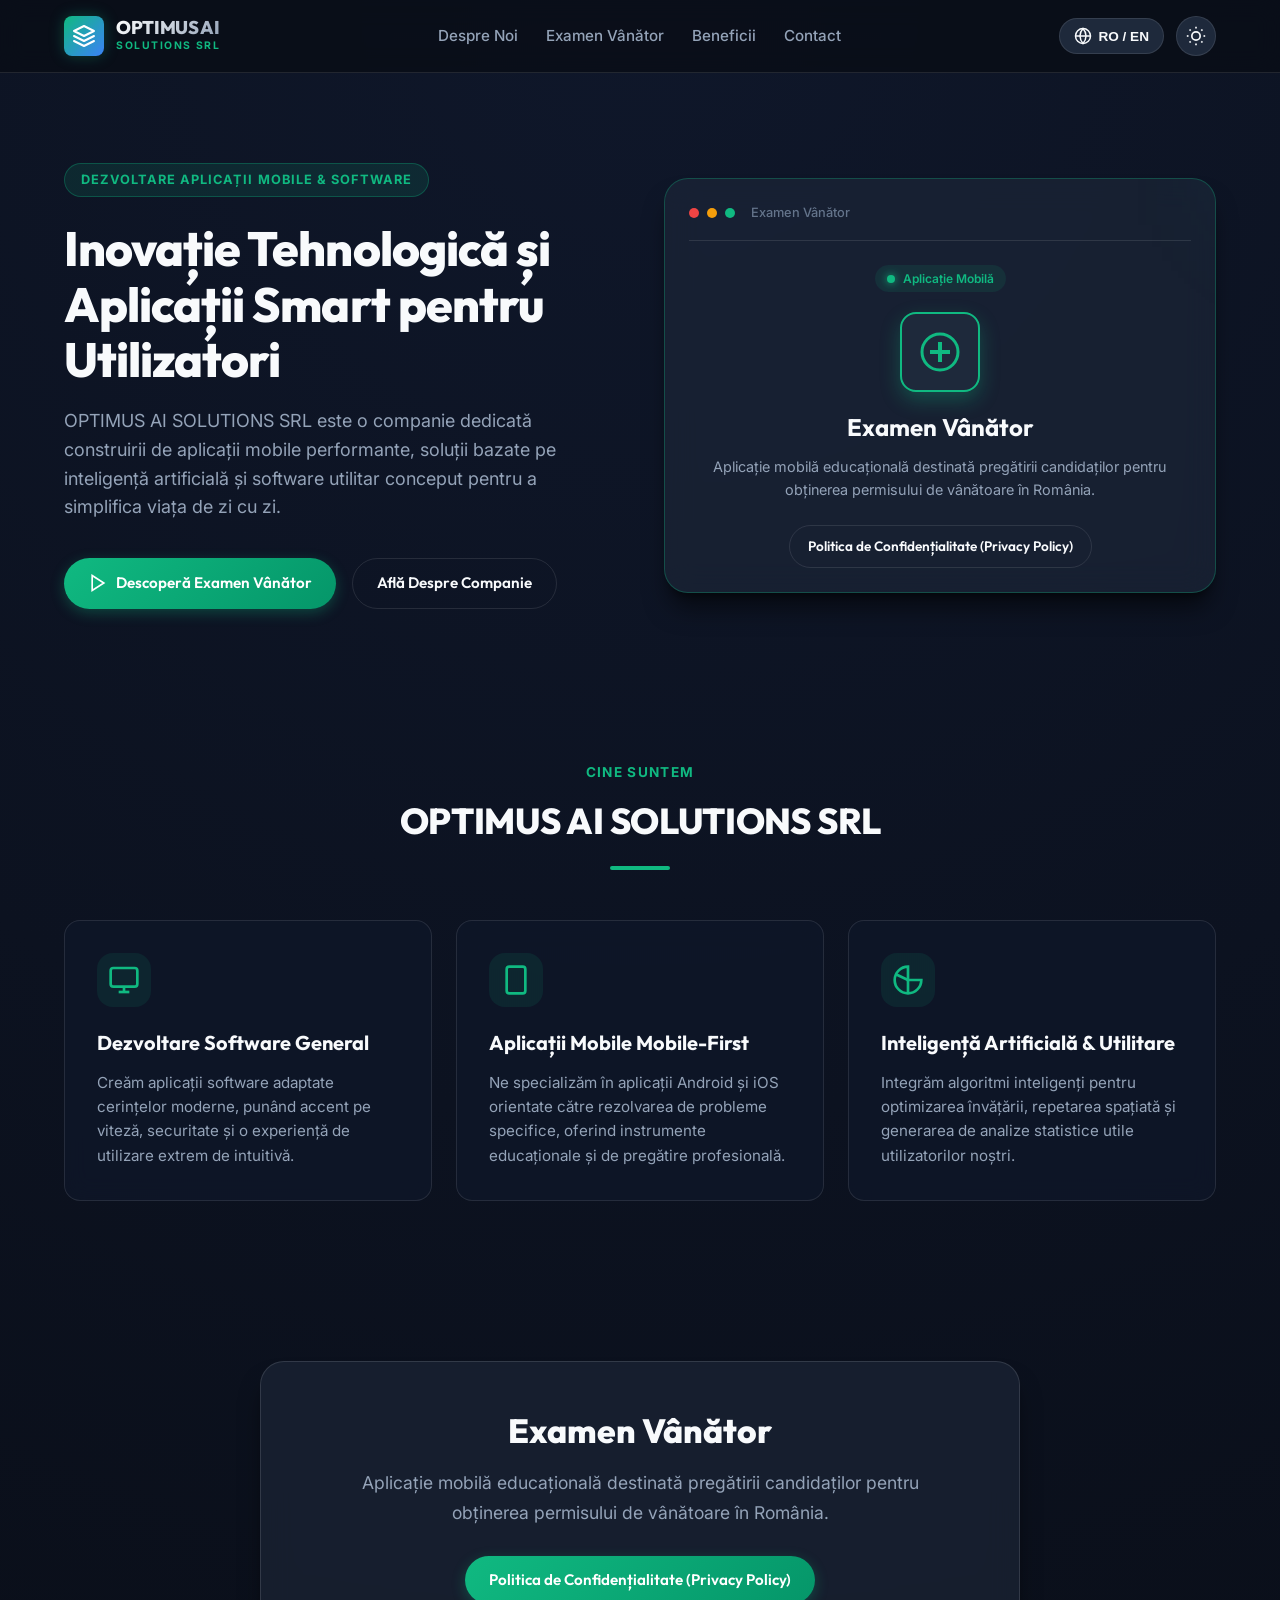
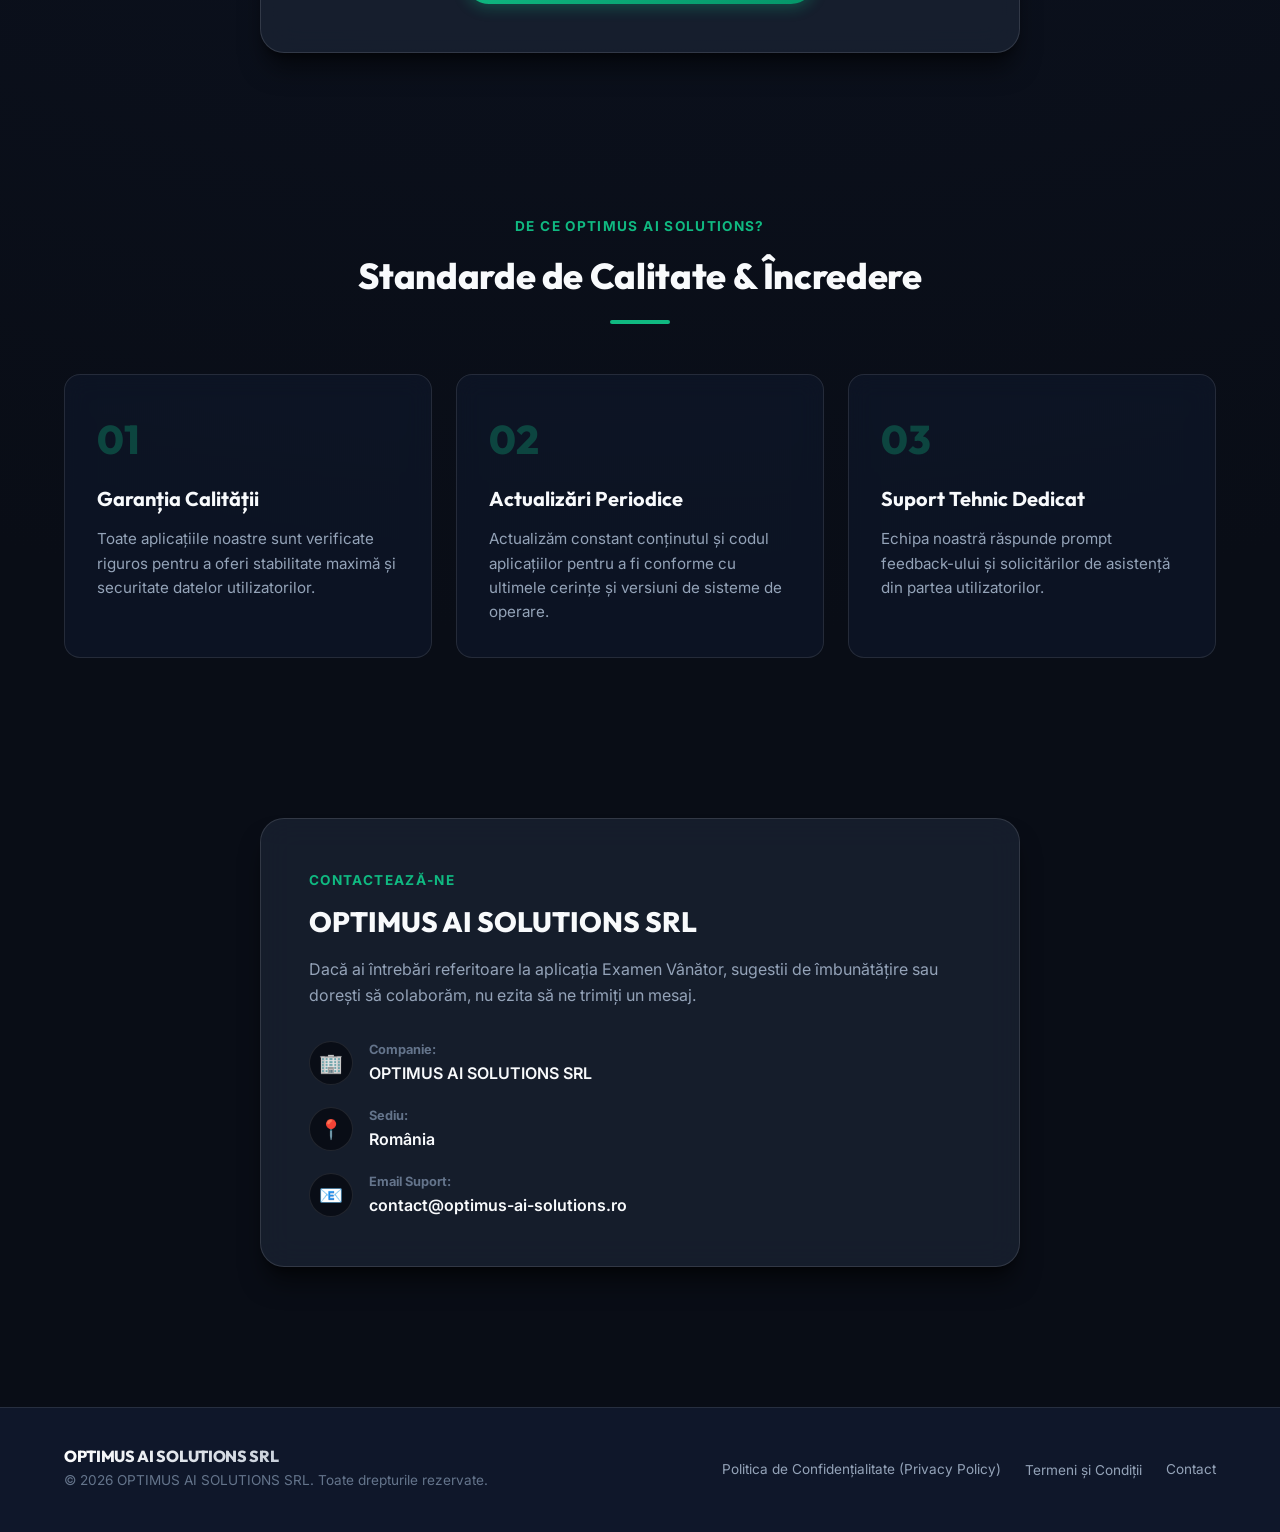
==== commit 09aead70: "Remove contact form from contact section" ====
--- a/index.html
+++ b/index.html
@@ -233,55 +233,36 @@
     <section class="section contact-section" id="contact">
       <div class="container">
         <div class="contact-card glass-panel">
-          <div class="contact-grid">
-            <div class="contact-info">
-              <span class="section-subtitle" data-i18n="contact_subtitle">Contactează-ne</span>
-              <h2 data-i18n="contact_title">OPTIMUS AI SOLUTIONS SRL</h2>
-              <p data-i18n="contact_desc">
-                Dacă ai întrebări referitoare la aplicația Examen Vânător, sugestii de îmbunătățire sau dorești să colaborăm, nu ezita să ne trimiți un mesaj.
-              </p>
-
-              <div class="info-list">
-                <div class="info-item">
-                  <div class="info-icon" aria-hidden="true">🏢</div>
-                  <div>
-                    <strong data-i18n="c_company_lbl">Companie:</strong>
-                    <span>OPTIMUS AI SOLUTIONS SRL</span>
-                  </div>
+          <div class="contact-info">
+            <span class="section-subtitle" data-i18n="contact_subtitle">Contactează-ne</span>
+            <h2 data-i18n="contact_title">OPTIMUS AI SOLUTIONS SRL</h2>
+            <p data-i18n="contact_desc">
+              Dacă ai întrebări referitoare la aplicația Examen Vânător, sugestii de îmbunătățire sau dorești să colaborăm, nu ezita să ne trimiți un mesaj.
+            </p>
+
+            <div class="info-list">
+              <div class="info-item">
+                <div class="info-icon" aria-hidden="true">🏢</div>
+                <div>
+                  <strong data-i18n="c_company_lbl">Companie:</strong>
+                  <span>OPTIMUS AI SOLUTIONS SRL</span>
                 </div>
-                <div class="info-item">
-                  <div class="info-icon" aria-hidden="true">📍</div>
-                  <div>
-                    <strong data-i18n="c_location_lbl">Sediu:</strong>
-                    <span>România</span>
-                  </div>
+              </div>
+              <div class="info-item">
+                <div class="info-icon" aria-hidden="true">📍</div>
+                <div>
+                  <strong data-i18n="c_location_lbl">Sediu:</strong>
+                  <span>România</span>
                 </div>
-                <div class="info-item">
-                  <div class="info-icon" aria-hidden="true">📧</div>
-                  <div>
-                    <strong data-i18n="c_email_lbl">Email Suport:</strong>
-                    <a href="mailto:contact@optimus-ai-solutions.ro">contact@optimus-ai-solutions.ro</a>
-                  </div>
+              </div>
+              <div class="info-item">
+                <div class="info-icon" aria-hidden="true">📧</div>
+                <div>
+                  <strong data-i18n="c_email_lbl">Email Suport:</strong>
+                  <a href="mailto:contact@optimus-ai-solutions.ro">contact@optimus-ai-solutions.ro</a>
                 </div>
               </div>
             </div>
-
-            <form class="contact-form" id="contact-form">
-              <h3 data-i18n="form_title">Trimite un Mesaj</h3>
-              <div class="form-group">
-                <label for="name" data-i18n="form_name">Nume complet</label>
-                <input type="text" id="name" name="name" autocomplete="name" required placeholder="Numele tău" />
-              </div>
-              <div class="form-group">
-                <label for="email" data-i18n="form_email">Adresă Email</label>
-                <input type="email" id="email" name="email" inputmode="email" autocomplete="email" required placeholder="nume@exemplu.ro" />
-              </div>
-              <div class="form-group">
-                <label for="message" data-i18n="form_message">Mesaj</label>
-                <textarea id="message" name="message" rows="4" required placeholder="Scrie mesajul tău aici..."></textarea>
-              </div>
-              <button type="submit" class="btn btn-primary btn-block" data-i18n="form_submit">Trimite Mesajul</button>
-            </form>
           </div>
         </div>
       </div>
--- a/styles.css
+++ b/styles.css
@@ -600,13 +600,20 @@
 
 /* Contact Section */
 .contact-card {
+  max-inline-size: 760px;
+  margin-inline: auto;
   padding: 48px;
 }
 
-.contact-grid {
-  display: grid;
-  grid-template-columns: 1fr 1fr;
-  gap: 48px;
+.contact-info h2 {
+  font-family: var(--font-heading);
+  font-size: 1.75rem;
+  font-weight: 800;
+  margin-block: 8px 12px;
+}
+
+.contact-info p {
+  color: var(--text-muted);
 }
 
 .info-list {
@@ -623,6 +630,7 @@
 }
 
 .info-icon {
+  flex-shrink: 0;
   width: 44px;
   height: 44px;
   background: var(--bg-primary);
@@ -637,6 +645,7 @@
 .info-item div {
   display: flex;
   flex-direction: column;
+  min-inline-size: 0;
 }
 
 .info-item strong {
@@ -648,62 +657,11 @@
   color: var(--text-main);
   text-decoration: none;
   font-weight: 600;
+  overflow-wrap: anywhere;
 }
 
 .info-item a:hover {
   color: var(--accent);
-}
-
-.contact-form {
-  background: var(--bg-primary);
-  border: 1px solid var(--card-border);
-  padding: 32px;
-  border-radius: var(--radius-md);
-  display: flex;
-  flex-direction: column;
-  gap: 20px;
-}
-
-.contact-form h3 {
-  font-family: var(--font-heading);
-  font-size: 1.3rem;
-  font-weight: 700;
-}
-
-.form-group {
-  display: flex;
-  flex-direction: column;
-  gap: 8px;
-}
-
-.form-group label {
-  font-size: 0.85rem;
-  font-weight: 600;
-  color: var(--text-muted);
-}
-
-.form-group input,
-.form-group textarea {
-  background: var(--bg-secondary);
-  border: 1px solid var(--card-border);
-  border-radius: var(--radius-sm);
-  padding: 12px 16px;
-  color: var(--text-main);
-  font-family: var(--font-body);
-  font-size: 0.95rem;
-  transition: var(--transition);
-}
-
-.form-group input:focus,
-.form-group textarea:focus {
-  outline: none;
-  border-color: var(--accent);
-  box-shadow: 0 0 0 3px var(--accent-glow);
-}
-
-.btn-block {
-  width: 100%;
-  justify-content: center;
 }
 
 /* Footer */
@@ -825,8 +783,7 @@
 @media (max-width: 992px) {
   .hero-grid,
   .about-grid,
-  .features-grid,
-  .contact-grid {
+  .features-grid {
     grid-template-columns: 1fr;
   }
   
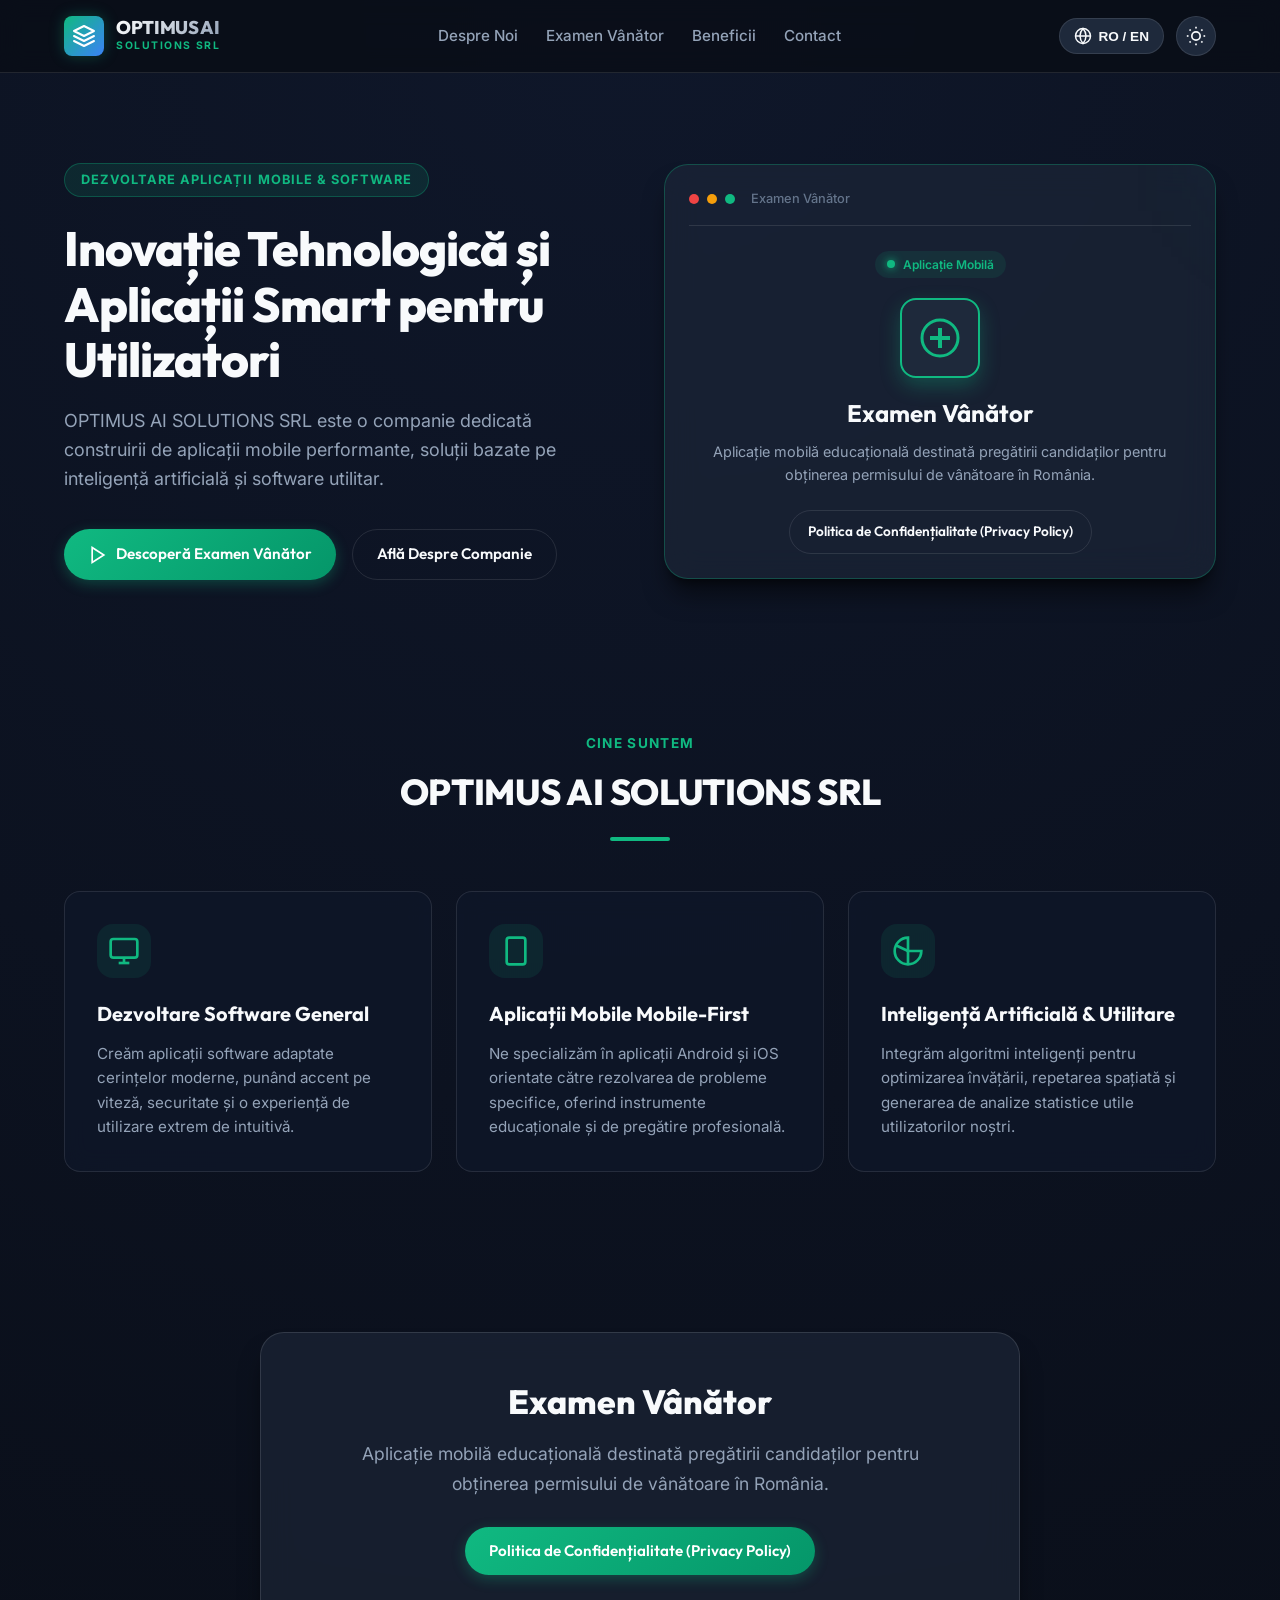
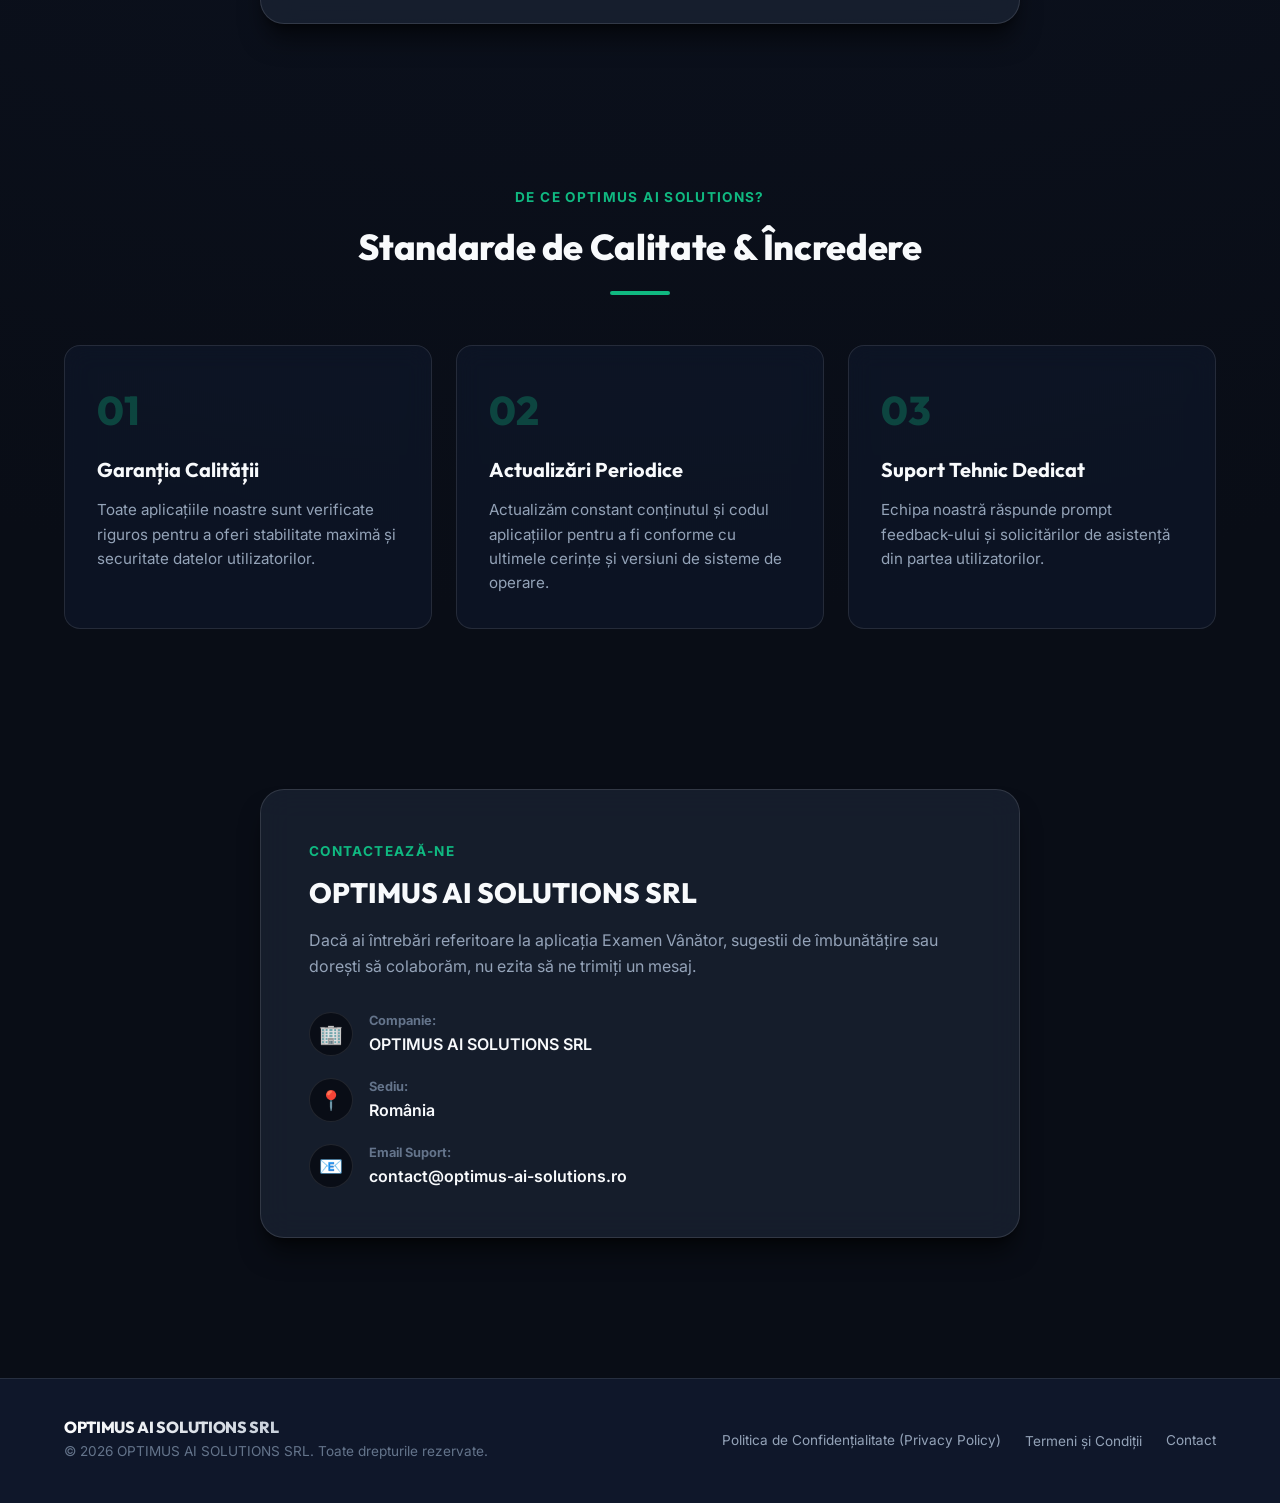
==== commit 3b479d67: "text" ====
--- a/index.html
+++ b/index.html
@@ -1,302 +1,529 @@
-<!DOCTYPE html>
+<!doctype html>
 <html lang="ro" data-theme="dark">
-<head>
-  <meta charset="UTF-8" />
-  <meta name="viewport" content="width=device-width, initial-scale=1.0" />
-  <title>OPTIMUS AI SOLUTIONS SRL | Apps &amp; Software Solutions</title>
-  <meta name="description" content="OPTIMUS AI SOLUTIONS SRL - Dezvoltare aplicații mobile și soluții software. Descoperă Examen Vânător - aplicația de pregătire pentru examenul de vânătoare din România." />
-
-  <!-- Google Search Console Verification Meta Tag -->
-  <meta name="google-site-verification" content="KTGLfPyaPjV80IaAhPNQSvZlslFzIyE0q-LJDLgHIGs" />
-
-  <!-- Open Graph / Social Media -->
-  <meta property="og:type" content="website" />
-  <meta property="og:title" content="OPTIMUS AI SOLUTIONS SRL | Mobile Apps &amp; Software" />
-  <meta property="og:description" content="Official website of OPTIMUS AI SOLUTIONS SRL. Developers of Examen Vânător app and general software solutions." />
-
-  <!-- Google Fonts -->
-  <link rel="preconnect" href="https://fonts.googleapis.com">
-  <link rel="preconnect" href="https://fonts.gstatic.com" crossorigin>
-  <link href="https://fonts.googleapis.com/css2?family=Inter:wght@300;400;500;600;700&family=Outfit:wght@400;500;600;700;800&display=swap" rel="stylesheet">
-
-  <link rel="stylesheet" href="styles.css" />
-</head>
-<body>
-  <!-- Header / Navigation -->
-  <header class="site-header" id="header">
-    <div class="container header-container">
-      <a href="#" class="brand-logo" aria-label="OPTIMUS AI SOLUTIONS SRL Home">
-        <div class="logo-icon">
-          <svg width="24" height="24" viewBox="0 0 24 24" fill="none" xmlns="http://www.w3.org/2000/svg" aria-hidden="true">
-            <path d="M12 2L2 7L12 12L22 7L12 2Z" stroke="currentColor" stroke-width="2" stroke-linecap="round" stroke-linejoin="round"/>
-            <path d="M2 17L12 22L22 17" stroke="currentColor" stroke-width="2" stroke-linecap="round" stroke-linejoin="round"/>
-            <path d="M2 12L12 17L22 12" stroke="currentColor" stroke-width="2" stroke-linecap="round" stroke-linejoin="round"/>
-          </svg>
-        </div>
-        <div class="brand-text">
-          <span class="brand-name">OPTIMUS AI</span>
-          <span class="brand-sub">SOLUTIONS SRL</span>
-        </div>
-      </a>
-
-      <nav class="nav-menu" id="nav-menu" aria-label="Navigare principală">
-        <a href="#about" class="nav-link" data-i18n="nav_about">Despre Noi</a>
-        <a href="#examen-vanator" class="nav-link" data-i18n="nav_app">Examen Vânător</a>
-        <a href="#features" class="nav-link" data-i18n="nav_features">Beneficii</a>
-        <a href="#contact" class="nav-link" data-i18n="nav_contact">Contact</a>
-      </nav>
-
-      <div class="header-actions">
-        <!-- Language Switcher Button -->
-        <button type="button" id="lang-toggle" class="btn-icon-text" aria-label="Switch language">
-          <svg width="18" height="18" viewBox="0 0 24 24" fill="none" stroke="currentColor" stroke-width="2" aria-hidden="true">
-            <circle cx="12" cy="12" r="10"></circle>
-            <line x1="2" y1="12" x2="22" y2="12"></line>
-            <path d="M12 2a15.3 15.3 0 0 1 4 10 15.3 15.3 0 0 1-4 10 15.3 15.3 0 0 1-4-10 15.3 15.3 0 0 1 4-10z"></path>
-          </svg>
-          <span id="lang-label">RO / EN</span>
-        </button>
-
-        <!-- Theme Switcher Button -->
-        <button type="button" id="theme-toggle" class="btn-icon" aria-label="Toggle theme">
-          <svg class="sun-icon" width="20" height="20" viewBox="0 0 24 24" fill="none" stroke="currentColor" stroke-width="2" aria-hidden="true">
-            <circle cx="12" cy="12" r="5"></circle>
-            <line x1="12" y1="1" x2="12" y2="3"></line>
-            <line x1="12" y1="21" x2="12" y2="23"></line>
-            <line x1="4.22" y1="4.22" x2="5.64" y2="5.64"></line>
-            <line x1="18.36" y1="18.36" x2="19.78" y2="19.78"></line>
-            <line x1="1" y1="12" x2="3" y2="12"></line>
-            <line x1="21" y1="12" x2="23" y2="12"></line>
-            <line x1="4.22" y1="19.78" x2="5.64" y2="18.36"></line>
-            <line x1="18.36" y1="5.64" x2="19.78" y2="4.22"></line>
-          </svg>
-          <svg class="moon-icon" width="20" height="20" viewBox="0 0 24 24" fill="none" stroke="currentColor" stroke-width="2" aria-hidden="true">
-            <path d="M21 12.79A9 9 0 1 1 11.21 3 7 7 0 0 0 21 12.79z"></path>
-          </svg>
-        </button>
+  <head>
+    <meta charset="UTF-8" />
+    <meta name="viewport" content="width=device-width, initial-scale=1.0" />
+    <title>OPTIMUS AI SOLUTIONS SRL | Apps &amp; Software Solutions</title>
+    <meta
+      name="description"
+      content="OPTIMUS AI SOLUTIONS SRL - Dezvoltare aplicații mobile și soluții software. Descoperă Examen Vânător - aplicația de pregătire pentru examenul de vânătoare din România."
+    />
+
+    <!-- Google Search Console Verification Meta Tag -->
+    <meta
+      name="google-site-verification"
+      content="KTGLfPyaPjV80IaAhPNQSvZlslFzIyE0q-LJDLgHIGs"
+    />
+
+    <!-- Open Graph / Social Media -->
+    <meta property="og:type" content="website" />
+    <meta
+      property="og:title"
+      content="OPTIMUS AI SOLUTIONS SRL | Mobile Apps &amp; Software"
+    />
+    <meta
+      property="og:description"
+      content="Official website of OPTIMUS AI SOLUTIONS SRL. Developers of Examen Vânător app and general software solutions."
+    />
+
+    <!-- Google Fonts -->
+    <link rel="preconnect" href="https://fonts.googleapis.com" />
+    <link rel="preconnect" href="https://fonts.gstatic.com" crossorigin />
+    <link
+      href="https://fonts.googleapis.com/css2?family=Inter:wght@300;400;500;600;700&family=Outfit:wght@400;500;600;700;800&display=swap"
+      rel="stylesheet"
+    />
+
+    <link rel="stylesheet" href="styles.css" />
+  </head>
+  <body>
+    <!-- Header / Navigation -->
+    <header class="site-header" id="header">
+      <div class="container header-container">
+        <a
+          href="#"
+          class="brand-logo"
+          aria-label="OPTIMUS AI SOLUTIONS SRL Home"
+        >
+          <div class="logo-icon">
+            <svg
+              width="24"
+              height="24"
+              viewBox="0 0 24 24"
+              fill="none"
+              xmlns="http://www.w3.org/2000/svg"
+              aria-hidden="true"
+            >
+              <path
+                d="M12 2L2 7L12 12L22 7L12 2Z"
+                stroke="currentColor"
+                stroke-width="2"
+                stroke-linecap="round"
+                stroke-linejoin="round"
+              />
+              <path
+                d="M2 17L12 22L22 17"
+                stroke="currentColor"
+                stroke-width="2"
+                stroke-linecap="round"
+                stroke-linejoin="round"
+              />
+              <path
+                d="M2 12L12 17L22 12"
+                stroke="currentColor"
+                stroke-width="2"
+                stroke-linecap="round"
+                stroke-linejoin="round"
+              />
+            </svg>
+          </div>
+          <div class="brand-text">
+            <span class="brand-name">OPTIMUS AI</span>
+            <span class="brand-sub">SOLUTIONS SRL</span>
+          </div>
+        </a>
+
+        <nav class="nav-menu" id="nav-menu" aria-label="Navigare principală">
+          <a href="#about" class="nav-link" data-i18n="nav_about">Despre Noi</a>
+          <a href="#examen-vanator" class="nav-link" data-i18n="nav_app"
+            >Examen Vânător</a
+          >
+          <a href="#features" class="nav-link" data-i18n="nav_features"
+            >Beneficii</a
+          >
+          <a href="#contact" class="nav-link" data-i18n="nav_contact"
+            >Contact</a
+          >
+        </nav>
+
+        <div class="header-actions">
+          <!-- Language Switcher Button -->
+          <button
+            type="button"
+            id="lang-toggle"
+            class="btn-icon-text"
+            aria-label="Switch language"
+          >
+            <svg
+              width="18"
+              height="18"
+              viewBox="0 0 24 24"
+              fill="none"
+              stroke="currentColor"
+              stroke-width="2"
+              aria-hidden="true"
+            >
+              <circle cx="12" cy="12" r="10"></circle>
+              <line x1="2" y1="12" x2="22" y2="12"></line>
+              <path
+                d="M12 2a15.3 15.3 0 0 1 4 10 15.3 15.3 0 0 1-4 10 15.3 15.3 0 0 1-4-10 15.3 15.3 0 0 1 4-10z"
+              ></path>
+            </svg>
+            <span id="lang-label">RO / EN</span>
+          </button>
+
+          <!-- Theme Switcher Button -->
+          <button
+            type="button"
+            id="theme-toggle"
+            class="btn-icon"
+            aria-label="Toggle theme"
+          >
+            <svg
+              class="sun-icon"
+              width="20"
+              height="20"
+              viewBox="0 0 24 24"
+              fill="none"
+              stroke="currentColor"
+              stroke-width="2"
+              aria-hidden="true"
+            >
+              <circle cx="12" cy="12" r="5"></circle>
+              <line x1="12" y1="1" x2="12" y2="3"></line>
+              <line x1="12" y1="21" x2="12" y2="23"></line>
+              <line x1="4.22" y1="4.22" x2="5.64" y2="5.64"></line>
+              <line x1="18.36" y1="18.36" x2="19.78" y2="19.78"></line>
+              <line x1="1" y1="12" x2="3" y2="12"></line>
+              <line x1="21" y1="12" x2="23" y2="12"></line>
+              <line x1="4.22" y1="19.78" x2="5.64" y2="18.36"></line>
+              <line x1="18.36" y1="5.64" x2="19.78" y2="4.22"></line>
+            </svg>
+            <svg
+              class="moon-icon"
+              width="20"
+              height="20"
+              viewBox="0 0 24 24"
+              fill="none"
+              stroke="currentColor"
+              stroke-width="2"
+              aria-hidden="true"
+            >
+              <path d="M21 12.79A9 9 0 1 1 11.21 3 7 7 0 0 0 21 12.79z"></path>
+            </svg>
+          </button>
+        </div>
       </div>
-    </div>
-  </header>
-
-  <main>
-    <!-- Hero Section -->
-    <section class="hero-section">
-      <div class="container hero-grid">
-        <div class="hero-content">
-          <div class="badge glow-badge" data-i18n="hero_badge">Dezvoltare Aplicații Mobile &amp; Software</div>
-          <h1 class="hero-title" data-i18n="hero_title">
-            Inovație Tehnologică și Aplicații Smart pentru Utilizatori
-          </h1>
-          <p class="hero-subtitle" data-i18n="hero_subtitle">
-            OPTIMUS AI SOLUTIONS SRL este o companie dedicată construirii de aplicații mobile performante, soluții bazate pe inteligență artificială și software utilitar conceput pentru a simplifica viața de zi cu zi.
-          </p>
-          <div class="hero-buttons">
-            <a href="#examen-vanator" class="btn btn-primary">
-              <svg width="20" height="20" viewBox="0 0 24 24" fill="none" stroke="currentColor" stroke-width="2" aria-hidden="true">
-                <polygon points="5 3 19 12 5 21 5 3"></polygon>
-              </svg>
-              <span data-i18n="hero_btn_app">Descoperă Examen Vânător</span>
-            </a>
-            <a href="#about" class="btn btn-outline" data-i18n="hero_btn_about">Află Despre Companie</a>
-          </div>
-        </div>
-
-        <div class="hero-visual">
-          <div class="app-mockup-card glass-panel">
-            <div class="mockup-header">
-              <span class="dot red"></span>
-              <span class="dot yellow"></span>
-              <span class="dot green"></span>
-              <span class="mockup-title">Examen Vânător</span>
-            </div>
-            <div class="mockup-body">
-              <div class="mockup-badge">
-                <span class="live-pulse" aria-hidden="true"></span>
-                <span data-i18n="mockup_badge">Aplicație Mobilă</span>
+    </header>
+
+    <main>
+      <!-- Hero Section -->
+      <section class="hero-section">
+        <div class="container hero-grid">
+          <div class="hero-content">
+            <div class="badge glow-badge" data-i18n="hero_badge">
+              Dezvoltare Aplicații Mobile &amp; Software
+            </div>
+            <h1 class="hero-title" data-i18n="hero_title">
+              Inovație Tehnologică și Aplicații Smart pentru Utilizatori
+            </h1>
+            <p class="hero-subtitle" data-i18n="hero_subtitle">
+              OPTIMUS AI SOLUTIONS SRL este o companie dedicată construirii de
+              aplicații mobile performante, soluții bazate pe inteligență
+              artificială și software utilitar.
+            </p>
+            <div class="hero-buttons">
+              <a href="#examen-vanator" class="btn btn-primary">
+                <svg
+                  width="20"
+                  height="20"
+                  viewBox="0 0 24 24"
+                  fill="none"
+                  stroke="currentColor"
+                  stroke-width="2"
+                  aria-hidden="true"
+                >
+                  <polygon points="5 3 19 12 5 21 5 3"></polygon>
+                </svg>
+                <span data-i18n="hero_btn_app">Descoperă Examen Vânător</span>
+              </a>
+              <a
+                href="#about"
+                class="btn btn-outline"
+                data-i18n="hero_btn_about"
+                >Află Despre Companie</a
+              >
+            </div>
+          </div>
+
+          <div class="hero-visual">
+            <div class="app-mockup-card glass-panel">
+              <div class="mockup-header">
+                <span class="dot red"></span>
+                <span class="dot yellow"></span>
+                <span class="dot green"></span>
+                <span class="mockup-title">Examen Vânător</span>
               </div>
-              <div class="mockup-app-icon">
-                <svg width="48" height="48" viewBox="0 0 24 24" fill="none" stroke="currentColor" stroke-width="1.5" aria-hidden="true">
-                  <circle cx="12" cy="12" r="9" stroke="var(--accent)"/>
-                  <path d="M12 7V17M7 12H17" stroke="var(--accent)" stroke-width="2"/>
+              <div class="mockup-body">
+                <div class="mockup-badge">
+                  <span class="live-pulse" aria-hidden="true"></span>
+                  <span data-i18n="mockup_badge">Aplicație Mobilă</span>
+                </div>
+                <div class="mockup-app-icon">
+                  <svg
+                    width="48"
+                    height="48"
+                    viewBox="0 0 24 24"
+                    fill="none"
+                    stroke="currentColor"
+                    stroke-width="1.5"
+                    aria-hidden="true"
+                  >
+                    <circle cx="12" cy="12" r="9" stroke="var(--accent)" />
+                    <path
+                      d="M12 7V17M7 12H17"
+                      stroke="var(--accent)"
+                      stroke-width="2"
+                    />
+                  </svg>
+                </div>
+                <h2 class="mockup-app-title">Examen Vânător</h2>
+                <p class="mockup-app-desc" data-i18n="mockup_desc">
+                  Aplicație mobilă educațională destinată pregătirii
+                  candidaților pentru obținerea permisului de vânătoare în
+                  România.
+                </p>
+                <div class="mockup-actions">
+                  <a
+                    href="/examen-vanator/privacy-policy"
+                    class="btn btn-outline btn-sm"
+                    data-i18n="app_privacy_link"
+                  >
+                    Politica de Confidențialitate (Privacy Policy)
+                  </a>
+                </div>
+              </div>
+            </div>
+          </div>
+        </div>
+      </section>
+
+      <!-- Company Overview / About Us Section -->
+      <section class="section about-section" id="about">
+        <div class="container">
+          <div class="section-header center">
+            <span class="section-subtitle" data-i18n="about_subtitle"
+              >Cine Suntem</span
+            >
+            <h2 class="section-title" data-i18n="about_title">
+              OPTIMUS AI SOLUTIONS SRL
+            </h2>
+            <div class="title-bar"></div>
+          </div>
+
+          <div class="about-grid">
+            <div class="about-card glass-card">
+              <div class="card-icon">
+                <svg
+                  width="32"
+                  height="32"
+                  viewBox="0 0 24 24"
+                  fill="none"
+                  stroke="currentColor"
+                  stroke-width="2"
+                  aria-hidden="true"
+                >
+                  <rect x="2" y="3" width="20" height="14" rx="2" ry="2"></rect>
+                  <line x1="8" y1="21" x2="16" y2="21"></line>
+                  <line x1="12" y1="17" x2="12" y2="21"></line>
                 </svg>
               </div>
-              <h2 class="mockup-app-title">Examen Vânător</h2>
-              <p class="mockup-app-desc" data-i18n="mockup_desc">
-                Aplicație mobilă educațională destinată pregătirii candidaților pentru obținerea permisului de vânătoare în România.
-              </p>
-              <div class="mockup-actions">
-                <a href="/examen-vanator/privacy-policy" class="btn btn-outline btn-sm" data-i18n="app_privacy_link">
-                  Politica de Confidențialitate (Privacy Policy)
-                </a>
+              <h3 data-i18n="about_card1_title">Dezvoltare Software General</h3>
+              <p data-i18n="about_card1_text">
+                Creăm aplicații software adaptate cerințelor moderne, punând
+                accent pe viteză, securitate și o experiență de utilizare extrem
+                de intuitivă.
+              </p>
+            </div>
+
+            <div class="about-card glass-card">
+              <div class="card-icon">
+                <svg
+                  width="32"
+                  height="32"
+                  viewBox="0 0 24 24"
+                  fill="none"
+                  stroke="currentColor"
+                  stroke-width="2"
+                  aria-hidden="true"
+                >
+                  <rect x="5" y="2" width="14" height="20" rx="2" ry="2"></rect>
+                  <line x1="12" y1="18" x2="12.01" y2="18"></line>
+                </svg>
               </div>
-            </div>
-          </div>
-        </div>
-      </div>
-    </section>
-
-    <!-- Company Overview / About Us Section -->
-    <section class="section about-section" id="about">
-      <div class="container">
-        <div class="section-header center">
-          <span class="section-subtitle" data-i18n="about_subtitle">Cine Suntem</span>
-          <h2 class="section-title" data-i18n="about_title">OPTIMUS AI SOLUTIONS SRL</h2>
-          <div class="title-bar"></div>
-        </div>
-
-        <div class="about-grid">
-          <div class="about-card glass-card">
-            <div class="card-icon">
-              <svg width="32" height="32" viewBox="0 0 24 24" fill="none" stroke="currentColor" stroke-width="2" aria-hidden="true">
-                <rect x="2" y="3" width="20" height="14" rx="2" ry="2"></rect>
-                <line x1="8" y1="21" x2="16" y2="21"></line>
-                <line x1="12" y1="17" x2="12" y2="21"></line>
-              </svg>
-            </div>
-            <h3 data-i18n="about_card1_title">Dezvoltare Software General</h3>
-            <p data-i18n="about_card1_text">Creăm aplicații software adaptate cerințelor moderne, punând accent pe viteză, securitate și o experiență de utilizare extrem de intuitivă.</p>
-          </div>
-
-          <div class="about-card glass-card">
-            <div class="card-icon">
-              <svg width="32" height="32" viewBox="0 0 24 24" fill="none" stroke="currentColor" stroke-width="2" aria-hidden="true">
-                <rect x="5" y="2" width="14" height="20" rx="2" ry="2"></rect>
-                <line x1="12" y1="18" x2="12.01" y2="18"></line>
-              </svg>
-            </div>
-            <h3 data-i18n="about_card2_title">Aplicații Mobile Mobile-First</h3>
-            <p data-i18n="about_card2_text">Ne specializăm în aplicații Android și iOS orientate către rezolvarea de probleme specifice, oferind instrumente educaționale și de pregătire profesională.</p>
-          </div>
-
-          <div class="about-card glass-card">
-            <div class="card-icon">
-              <svg width="32" height="32" viewBox="0 0 24 24" fill="none" stroke="currentColor" stroke-width="2" aria-hidden="true">
-                <path d="M12 2a10 10 0 1 0 10 10H12V2z"></path>
-                <path d="M12 12L2.5 7.5"></path>
-                <path d="M12 12V22"></path>
-              </svg>
-            </div>
-            <h3 data-i18n="about_card3_title">Inteligență Artificială &amp; Utilitare</h3>
-            <p data-i18n="about_card3_text">Integrăm algoritmi inteligenți pentru optimizarea învățării, repetarea spațiată și generarea de analize statistice utile utilizatorilor noștri.</p>
-          </div>
-        </div>
-      </div>
-    </section>
-
-    <!-- Examen Vanator App Section -->
-    <section class="section app-showcase-section" id="examen-vanator">
-      <div class="container">
-        <div class="article-wrapper app-summary-card glass-panel">
-          <h2 class="article-title">Examen Vânător</h2>
-          <p class="lead-text app-summary-desc" data-i18n="app_short_desc">
-            Aplicație mobilă educațională destinată pregătirii candidaților pentru obținerea permisului de vânătoare în România.
-          </p>
-          <div class="app-summary-actions">
-            <a href="/examen-vanator/privacy-policy" class="btn btn-primary" data-i18n="app_privacy_link">
-              Politica de Confidențialitate (Privacy Policy)
-            </a>
-          </div>
-        </div>
-      </div>
-    </section>
-
-    <!-- Key App Benefits Section -->
-    <section class="section features-section" id="features">
-      <div class="container">
-        <div class="section-header center">
-          <span class="section-subtitle" data-i18n="feat_subtitle">De Ce OPTIMUS AI SOLUTIONS?</span>
-          <h2 class="section-title" data-i18n="feat_title">Standarde de Calitate &amp; Încredere</h2>
-          <div class="title-bar"></div>
-        </div>
-
-        <div class="features-grid">
-          <div class="feature-card glass-card">
-            <div class="f-num">01</div>
-            <h3 data-i18n="f_card1_title">Garanția Calității</h3>
-            <p data-i18n="f_card1_text">Toate aplicațiile noastre sunt verificate riguros pentru a oferi stabilitate maximă și securitate datelor utilizatorilor.</p>
-          </div>
-          <div class="feature-card glass-card">
-            <div class="f-num">02</div>
-            <h3 data-i18n="f_card2_title">Actualizări Periodice</h3>
-            <p data-i18n="f_card2_text">Actualizăm constant conținutul și codul aplicațiilor pentru a fi conforme cu ultimele cerințe și versiuni de sisteme de operare.</p>
-          </div>
-          <div class="feature-card glass-card">
-            <div class="f-num">03</div>
-            <h3 data-i18n="f_card3_title">Suport Tehnic Dedicat</h3>
-            <p data-i18n="f_card3_text">Echipa noastră răspunde prompt feedback-ului și solicitărilor de asistență din partea utilizatorilor.</p>
-          </div>
-        </div>
-      </div>
-    </section>
-
-    <!-- Contact & Company Details Section -->
-    <section class="section contact-section" id="contact">
-      <div class="container">
-        <div class="contact-card glass-panel">
-          <div class="contact-info">
-            <span class="section-subtitle" data-i18n="contact_subtitle">Contactează-ne</span>
-            <h2 data-i18n="contact_title">OPTIMUS AI SOLUTIONS SRL</h2>
-            <p data-i18n="contact_desc">
-              Dacă ai întrebări referitoare la aplicația Examen Vânător, sugestii de îmbunătățire sau dorești să colaborăm, nu ezita să ne trimiți un mesaj.
+              <h3 data-i18n="about_card2_title">
+                Aplicații Mobile Mobile-First
+              </h3>
+              <p data-i18n="about_card2_text">
+                Ne specializăm în aplicații Android și iOS orientate către
+                rezolvarea de probleme specifice, oferind instrumente
+                educaționale și de pregătire profesională.
+              </p>
+            </div>
+
+            <div class="about-card glass-card">
+              <div class="card-icon">
+                <svg
+                  width="32"
+                  height="32"
+                  viewBox="0 0 24 24"
+                  fill="none"
+                  stroke="currentColor"
+                  stroke-width="2"
+                  aria-hidden="true"
+                >
+                  <path d="M12 2a10 10 0 1 0 10 10H12V2z"></path>
+                  <path d="M12 12L2.5 7.5"></path>
+                  <path d="M12 12V22"></path>
+                </svg>
+              </div>
+              <h3 data-i18n="about_card3_title">
+                Inteligență Artificială &amp; Utilitare
+              </h3>
+              <p data-i18n="about_card3_text">
+                Integrăm algoritmi inteligenți pentru optimizarea învățării,
+                repetarea spațiată și generarea de analize statistice utile
+                utilizatorilor noștri.
+              </p>
+            </div>
+          </div>
+        </div>
+      </section>
+
+      <!-- Examen Vanator App Section -->
+      <section class="section app-showcase-section" id="examen-vanator">
+        <div class="container">
+          <div class="article-wrapper app-summary-card glass-panel">
+            <h2 class="article-title">Examen Vânător</h2>
+            <p class="lead-text app-summary-desc" data-i18n="app_short_desc">
+              Aplicație mobilă educațională destinată pregătirii candidaților
+              pentru obținerea permisului de vânătoare în România.
             </p>
-
-            <div class="info-list">
-              <div class="info-item">
-                <div class="info-icon" aria-hidden="true">🏢</div>
-                <div>
-                  <strong data-i18n="c_company_lbl">Companie:</strong>
-                  <span>OPTIMUS AI SOLUTIONS SRL</span>
+            <div class="app-summary-actions">
+              <a
+                href="/examen-vanator/privacy-policy"
+                class="btn btn-primary"
+                data-i18n="app_privacy_link"
+              >
+                Politica de Confidențialitate (Privacy Policy)
+              </a>
+            </div>
+          </div>
+        </div>
+      </section>
+
+      <!-- Key App Benefits Section -->
+      <section class="section features-section" id="features">
+        <div class="container">
+          <div class="section-header center">
+            <span class="section-subtitle" data-i18n="feat_subtitle"
+              >De Ce OPTIMUS AI SOLUTIONS?</span
+            >
+            <h2 class="section-title" data-i18n="feat_title">
+              Standarde de Calitate &amp; Încredere
+            </h2>
+            <div class="title-bar"></div>
+          </div>
+
+          <div class="features-grid">
+            <div class="feature-card glass-card">
+              <div class="f-num">01</div>
+              <h3 data-i18n="f_card1_title">Garanția Calității</h3>
+              <p data-i18n="f_card1_text">
+                Toate aplicațiile noastre sunt verificate riguros pentru a oferi
+                stabilitate maximă și securitate datelor utilizatorilor.
+              </p>
+            </div>
+            <div class="feature-card glass-card">
+              <div class="f-num">02</div>
+              <h3 data-i18n="f_card2_title">Actualizări Periodice</h3>
+              <p data-i18n="f_card2_text">
+                Actualizăm constant conținutul și codul aplicațiilor pentru a fi
+                conforme cu ultimele cerințe și versiuni de sisteme de operare.
+              </p>
+            </div>
+            <div class="feature-card glass-card">
+              <div class="f-num">03</div>
+              <h3 data-i18n="f_card3_title">Suport Tehnic Dedicat</h3>
+              <p data-i18n="f_card3_text">
+                Echipa noastră răspunde prompt feedback-ului și solicitărilor de
+                asistență din partea utilizatorilor.
+              </p>
+            </div>
+          </div>
+        </div>
+      </section>
+
+      <!-- Contact & Company Details Section -->
+      <section class="section contact-section" id="contact">
+        <div class="container">
+          <div class="contact-card glass-panel">
+            <div class="contact-info">
+              <span class="section-subtitle" data-i18n="contact_subtitle"
+                >Contactează-ne</span
+              >
+              <h2 data-i18n="contact_title">OPTIMUS AI SOLUTIONS SRL</h2>
+              <p data-i18n="contact_desc">
+                Dacă ai întrebări referitoare la aplicația Examen Vânător,
+                sugestii de îmbunătățire sau dorești să colaborăm, nu ezita să
+                ne trimiți un mesaj.
+              </p>
+
+              <div class="info-list">
+                <div class="info-item">
+                  <div class="info-icon" aria-hidden="true">🏢</div>
+                  <div>
+                    <strong data-i18n="c_company_lbl">Companie:</strong>
+                    <span>OPTIMUS AI SOLUTIONS SRL</span>
+                  </div>
+                </div>
+                <div class="info-item">
+                  <div class="info-icon" aria-hidden="true">📍</div>
+                  <div>
+                    <strong data-i18n="c_location_lbl">Sediu:</strong>
+                    <span>România</span>
+                  </div>
+                </div>
+                <div class="info-item">
+                  <div class="info-icon" aria-hidden="true">📧</div>
+                  <div>
+                    <strong data-i18n="c_email_lbl">Email Suport:</strong>
+                    <a href="mailto:contact@optimus-ai-solutions.ro"
+                      >contact@optimus-ai-solutions.ro</a
+                    >
+                  </div>
                 </div>
               </div>
-              <div class="info-item">
-                <div class="info-icon" aria-hidden="true">📍</div>
-                <div>
-                  <strong data-i18n="c_location_lbl">Sediu:</strong>
-                  <span>România</span>
-                </div>
-              </div>
-              <div class="info-item">
-                <div class="info-icon" aria-hidden="true">📧</div>
-                <div>
-                  <strong data-i18n="c_email_lbl">Email Suport:</strong>
-                  <a href="mailto:contact@optimus-ai-solutions.ro">contact@optimus-ai-solutions.ro</a>
-                </div>
-              </div>
-            </div>
-          </div>
+            </div>
+          </div>
+        </div>
+      </section>
+    </main>
+
+    <!-- Footer -->
+    <footer class="site-footer">
+      <div class="container footer-content">
+        <div class="footer-brand">
+          <div class="brand-name">OPTIMUS AI SOLUTIONS SRL</div>
+          <p data-i18n="footer_rights">
+            © 2026 OPTIMUS AI SOLUTIONS SRL. Toate drepturile rezervate.
+          </p>
+        </div>
+
+        <div class="footer-links">
+          <a href="/examen-vanator/privacy-policy" data-i18n="footer_privacy"
+            >Politica de Confidențialitate (Privacy Policy)</a
+          >
+          <button
+            type="button"
+            class="footer-link-btn"
+            command="show-modal"
+            commandfor="terms-modal"
+            id="open-terms-btn"
+            data-i18n="footer_terms"
+          >
+            Termeni și Condiții
+          </button>
+          <a href="#contact" data-i18n="nav_contact">Contact</a>
         </div>
       </div>
-    </section>
-  </main>
-
-  <!-- Footer -->
-  <footer class="site-footer">
-    <div class="container footer-content">
-      <div class="footer-brand">
-        <div class="brand-name">OPTIMUS AI SOLUTIONS SRL</div>
-        <p data-i18n="footer_rights">© 2026 OPTIMUS AI SOLUTIONS SRL. Toate drepturile rezervate.</p>
+    </footer>
+
+    <!-- Native Modal Dialog for Terms of Service -->
+    <dialog
+      id="terms-modal"
+      class="modal-dialog glass-panel"
+      aria-labelledby="terms-modal-title"
+      closedby="any"
+    >
+      <form method="dialog" class="modal-close-form">
+        <button
+          type="submit"
+          class="modal-close"
+          id="close-terms-btn"
+          aria-label="Închide"
+          autofocus
+        >
+          &times;
+        </button>
+      </form>
+      <h2 id="terms-modal-title" data-i18n="terms_modal_title">
+        Termeni și Condiții de Utilizare
+      </h2>
+      <div class="modal-scroll-body">
+        <p data-i18n="terms_p1">
+          Prin accesarea și utilizarea aplicațiilor dezvoltate de OPTIMUS AI
+          SOLUTIONS SRL, inclusiv aplicația Examen Vânător, sunteți de acord să
+          respectați acești Termeni și Condiții.
+        </p>
+        <p data-i18n="terms_p2">
+          Conținutul educațional furnizat are caracter de pregătire și învățare
+          individuală. Utilizarea aplicației se face exclusiv pe propria
+          răspundere a utilizatorului.
+        </p>
       </div>
-
-      <div class="footer-links">
-        <a href="/examen-vanator/privacy-policy" data-i18n="footer_privacy">Politica de Confidențialitate (Privacy Policy)</a>
-        <button type="button" class="footer-link-btn" command="show-modal" commandfor="terms-modal" id="open-terms-btn" data-i18n="footer_terms">Termeni și Condiții</button>
-        <a href="#contact" data-i18n="nav_contact">Contact</a>
-      </div>
-    </div>
-  </footer>
-
-  <!-- Native Modal Dialog for Terms of Service -->
-  <dialog id="terms-modal" class="modal-dialog glass-panel" aria-labelledby="terms-modal-title" closedby="any">
-    <form method="dialog" class="modal-close-form">
-      <button type="submit" class="modal-close" id="close-terms-btn" aria-label="Închide" autofocus>&times;</button>
-    </form>
-    <h2 id="terms-modal-title" data-i18n="terms_modal_title">Termeni și Condiții de Utilizare</h2>
-    <div class="modal-scroll-body">
-      <p data-i18n="terms_p1">Prin accesarea și utilizarea aplicațiilor dezvoltate de OPTIMUS AI SOLUTIONS SRL, inclusiv aplicația Examen Vânător, sunteți de acord să respectați acești Termeni și Condiții.</p>
-      <p data-i18n="terms_p2">Conținutul educațional furnizat are caracter de pregătire și învățare individuală. Utilizarea aplicației se face exclusiv pe propria răspundere a utilizatorului.</p>
-    </div>
-  </dialog>
-
-  <script src="script.js"></script>
-</body>
+    </dialog>
+
+    <script src="script.js"></script>
+  </body>
 </html>
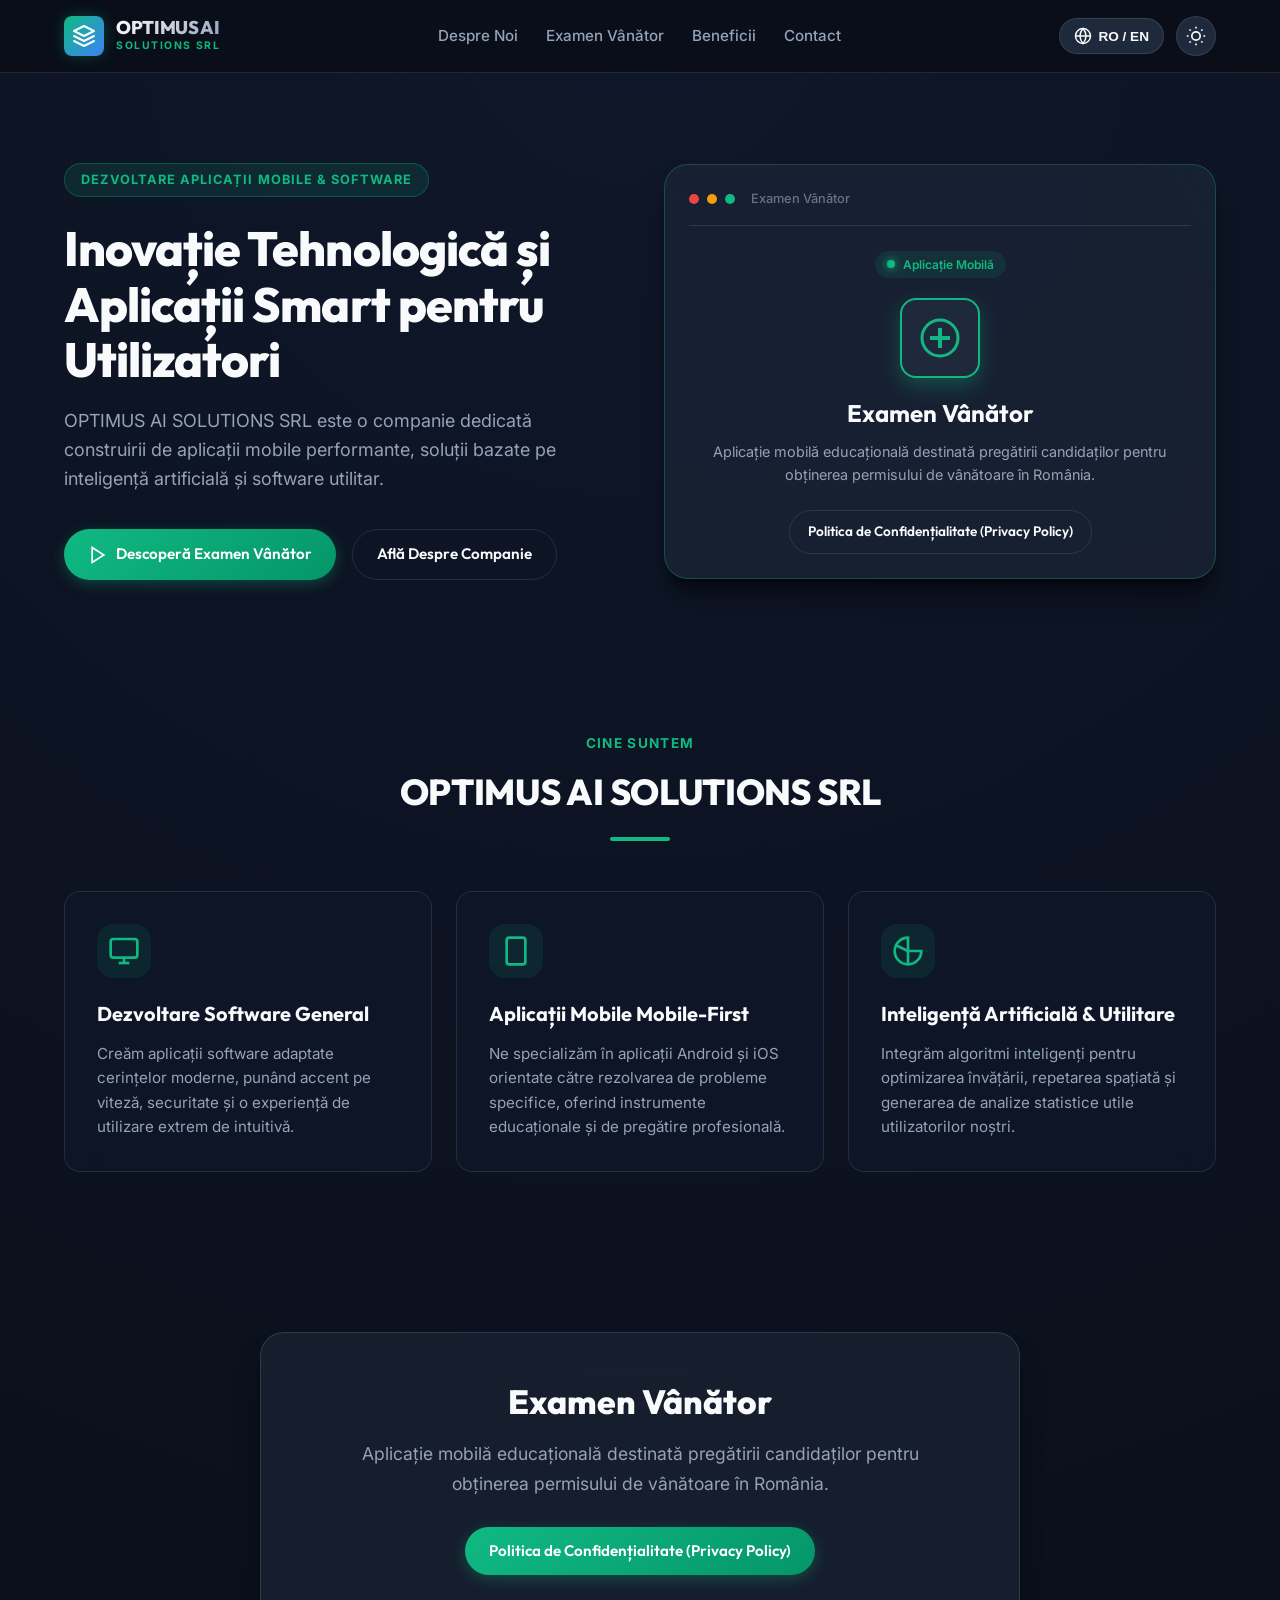
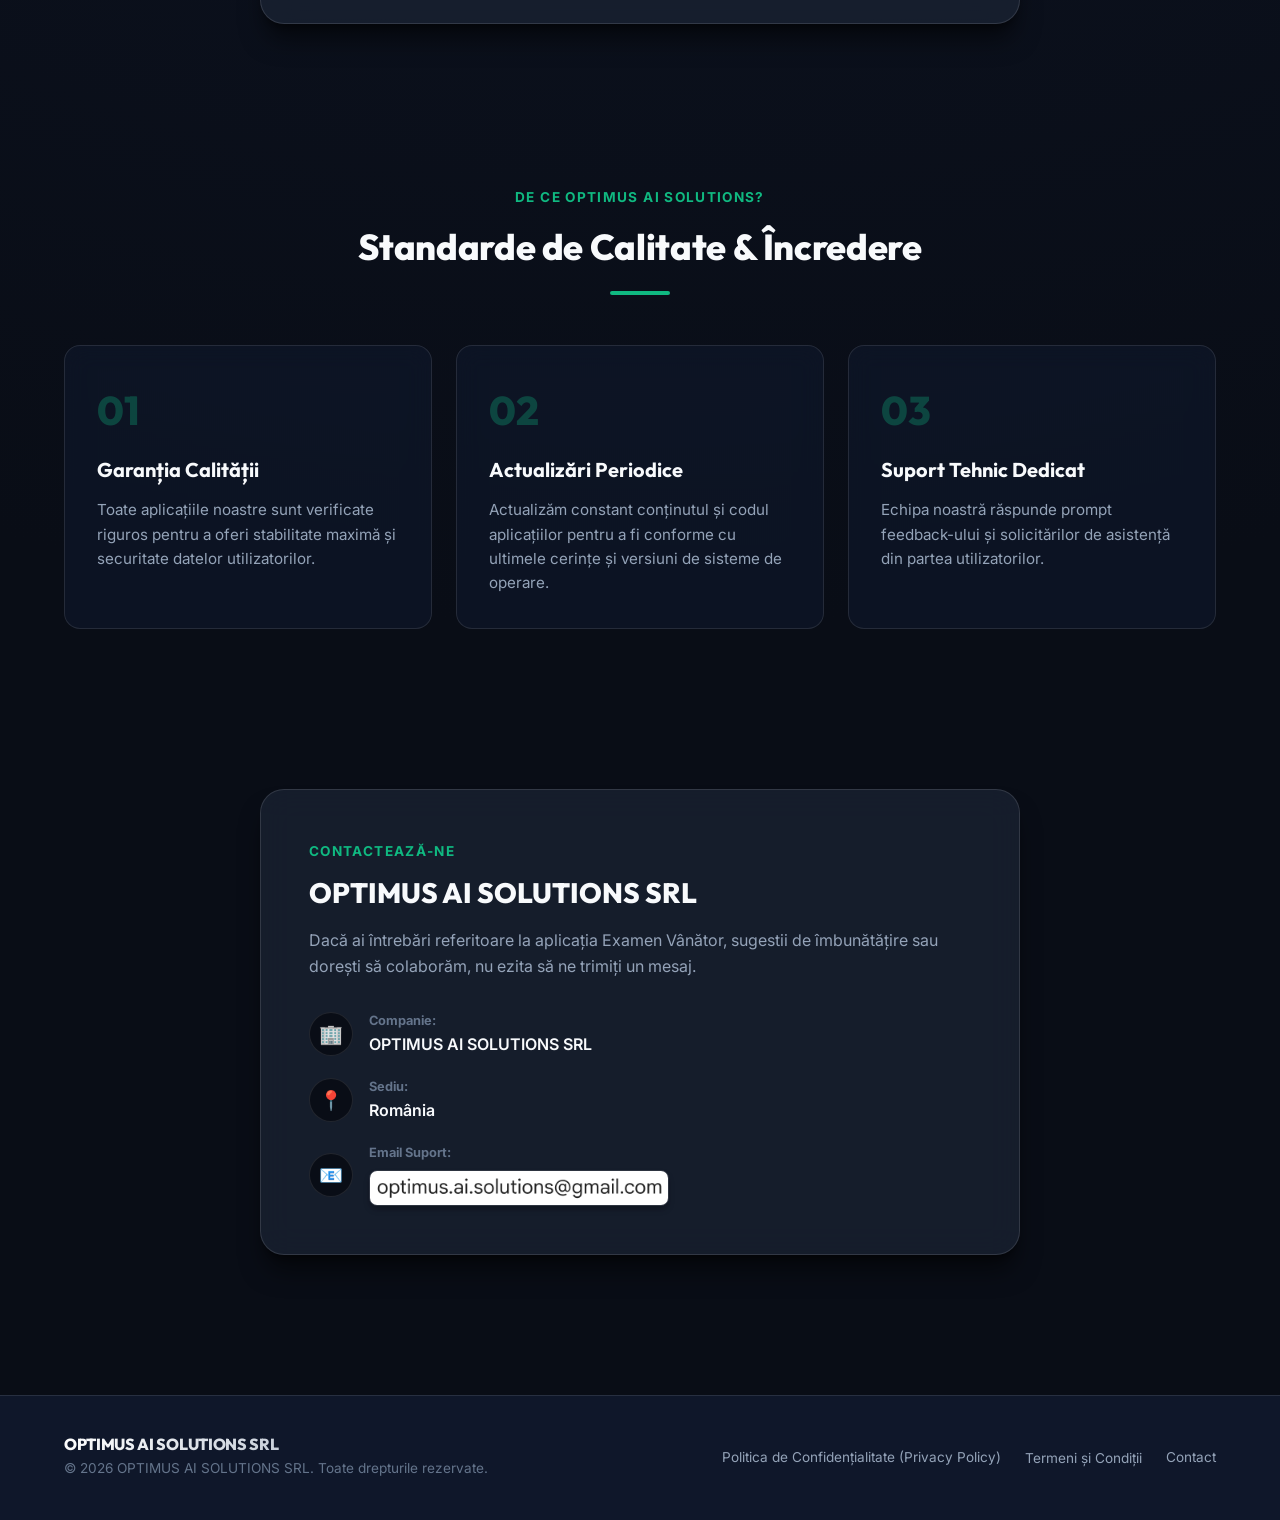
==== commit d3731669: "Replace old contact email with anti-scrape image" ====
--- a/index.html
+++ b/index.html
@@ -448,9 +448,16 @@
                   <div class="info-icon" aria-hidden="true">📧</div>
                   <div>
                     <strong data-i18n="c_email_lbl">Email Suport:</strong>
-                    <a href="mailto:contact@optimus-ai-solutions.ro"
-                      >contact@optimus-ai-solutions.ro</a
-                    >
+                    <img
+                      id="contact-email-img"
+                      src="assets/support-contact.png"
+                      alt="Adresă de e-mail pentru suport (afișată grafic pentru protecție anti-spam)"
+                      class="contact-email-img"
+                      width="744"
+                      height="86"
+                      loading="lazy"
+                      decoding="async"
+                    />
                   </div>
                 </div>
               </div>
--- a/styles.css
+++ b/styles.css
@@ -664,6 +664,17 @@
   color: var(--accent);
 }
 
+.contact-email-img {
+  display: block;
+  align-self: flex-start;
+  inline-size: min(100%, 300px);
+  block-size: auto;
+  margin-block-start: 6px;
+  border-radius: var(--radius-sm);
+  border: 1px solid var(--card-border);
+  box-shadow: var(--shadow-sm);
+}
+
 /* Footer */
 .site-footer {
   border-top: 1px solid var(--card-border);
